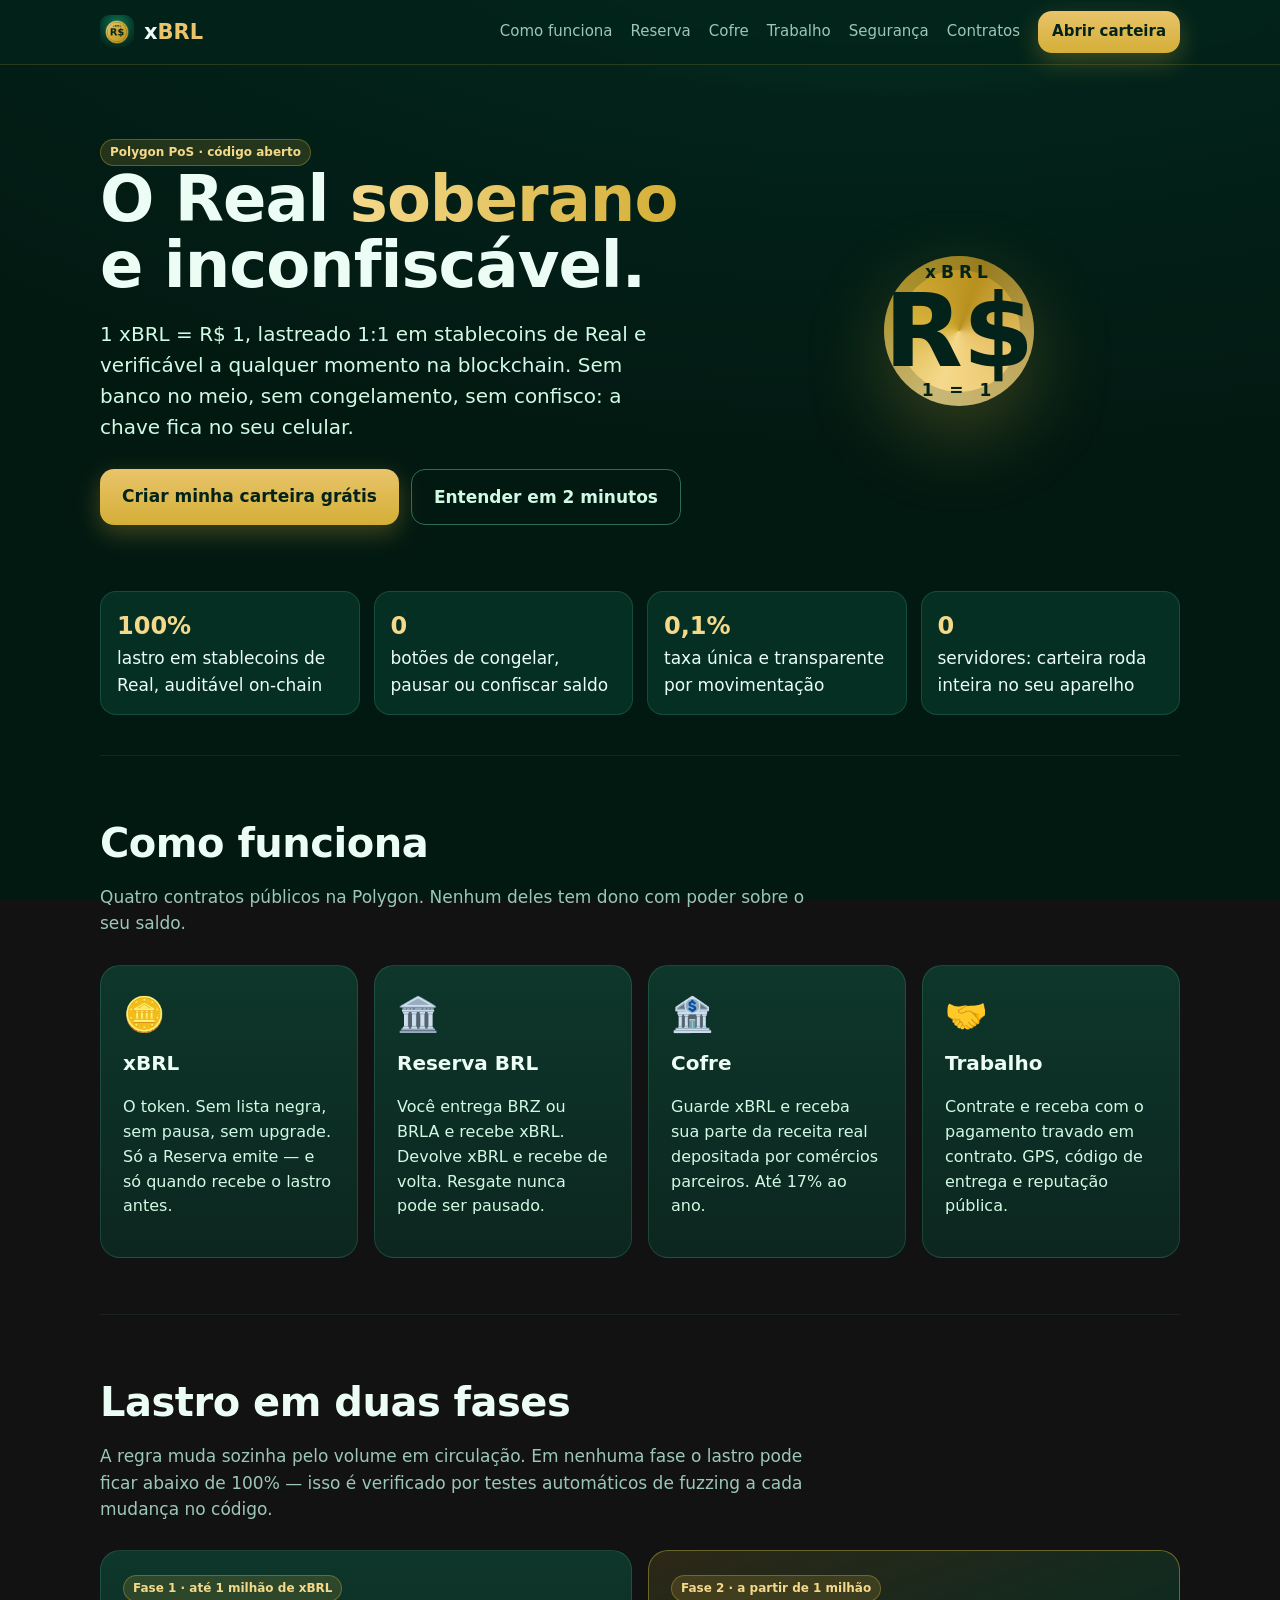
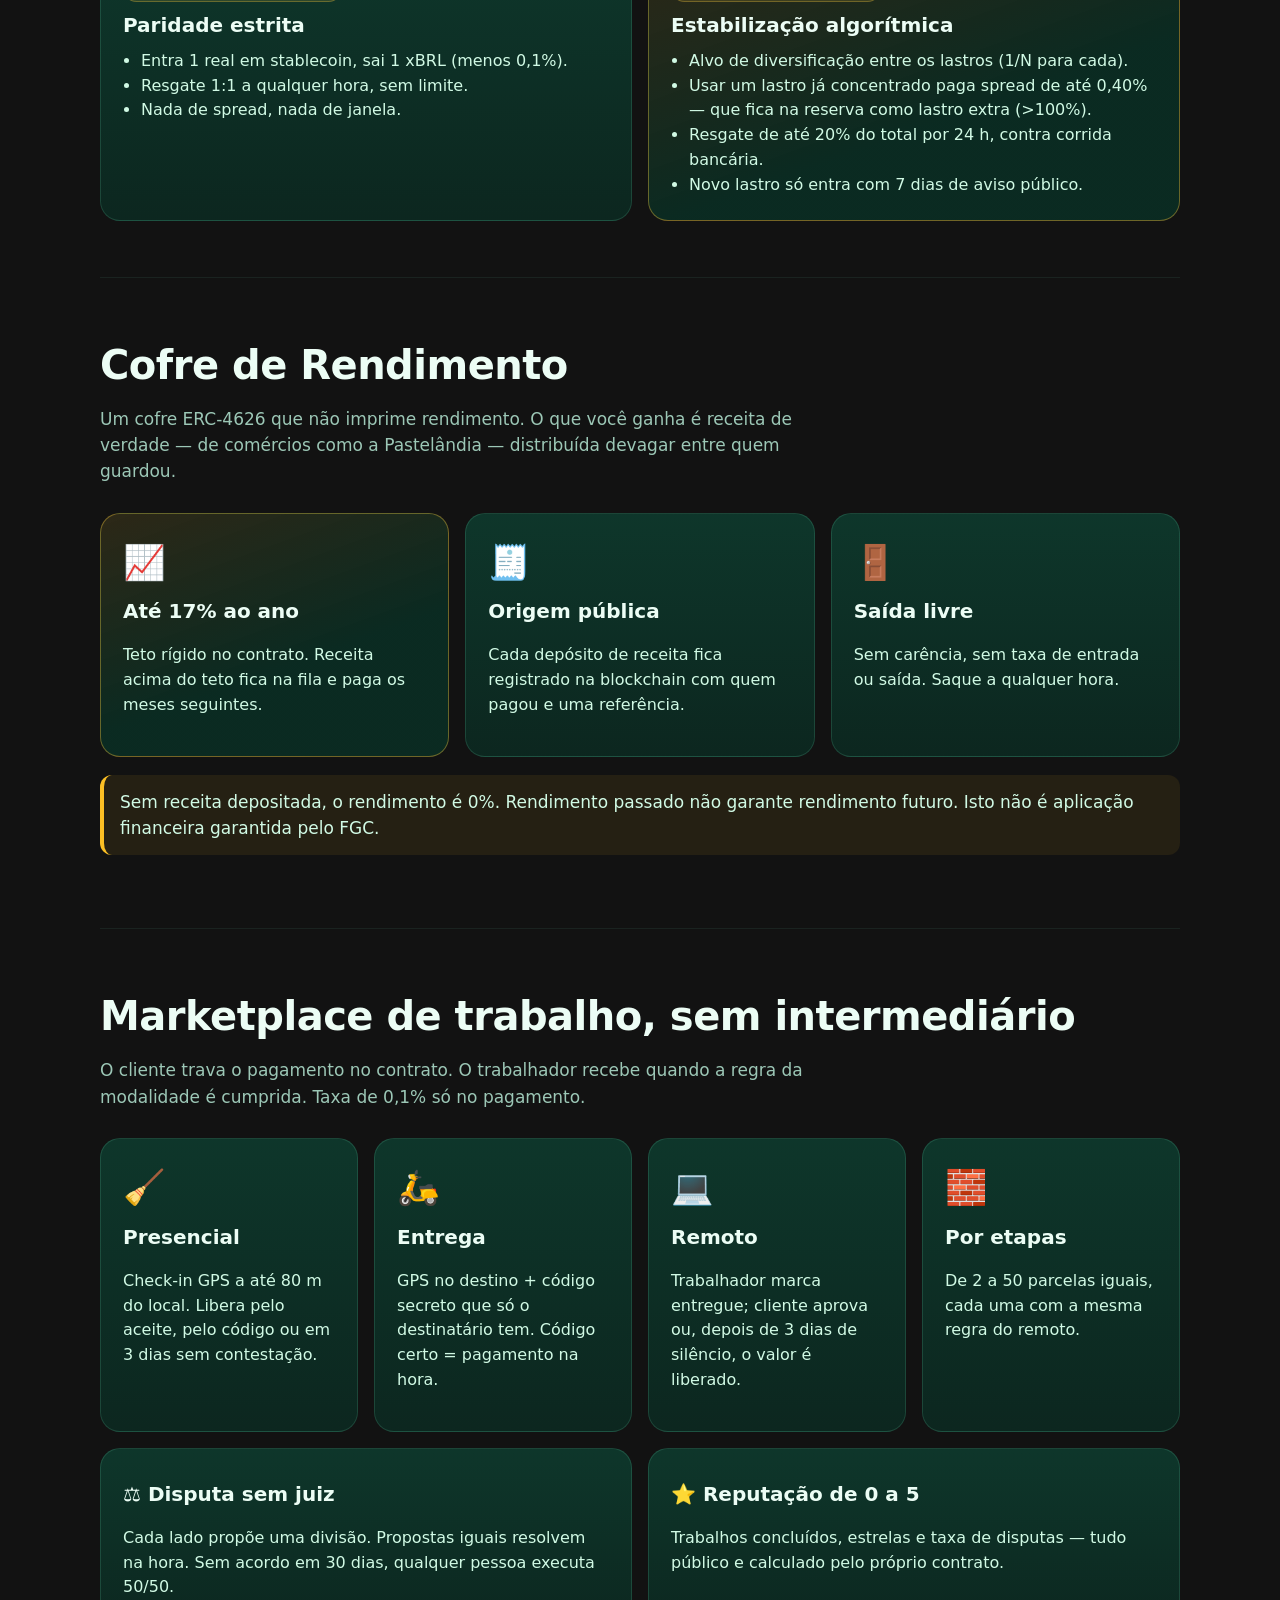
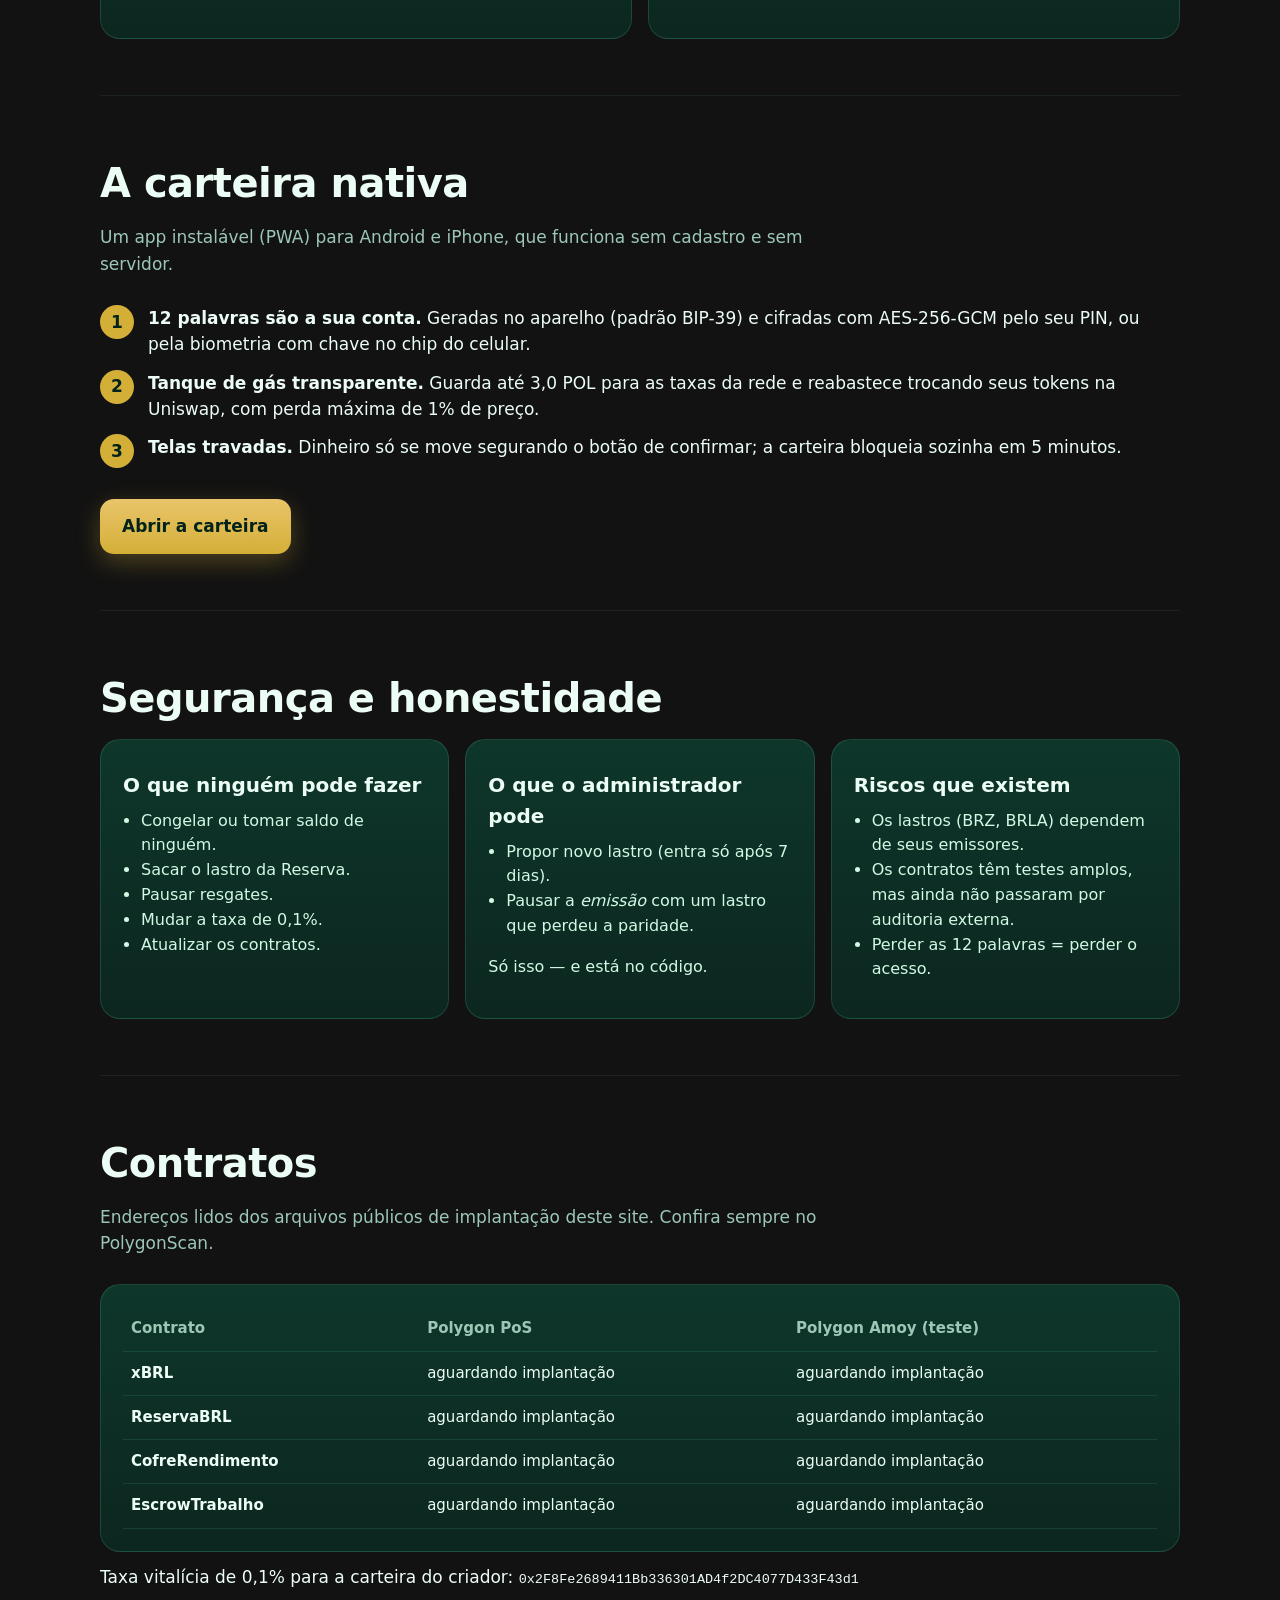
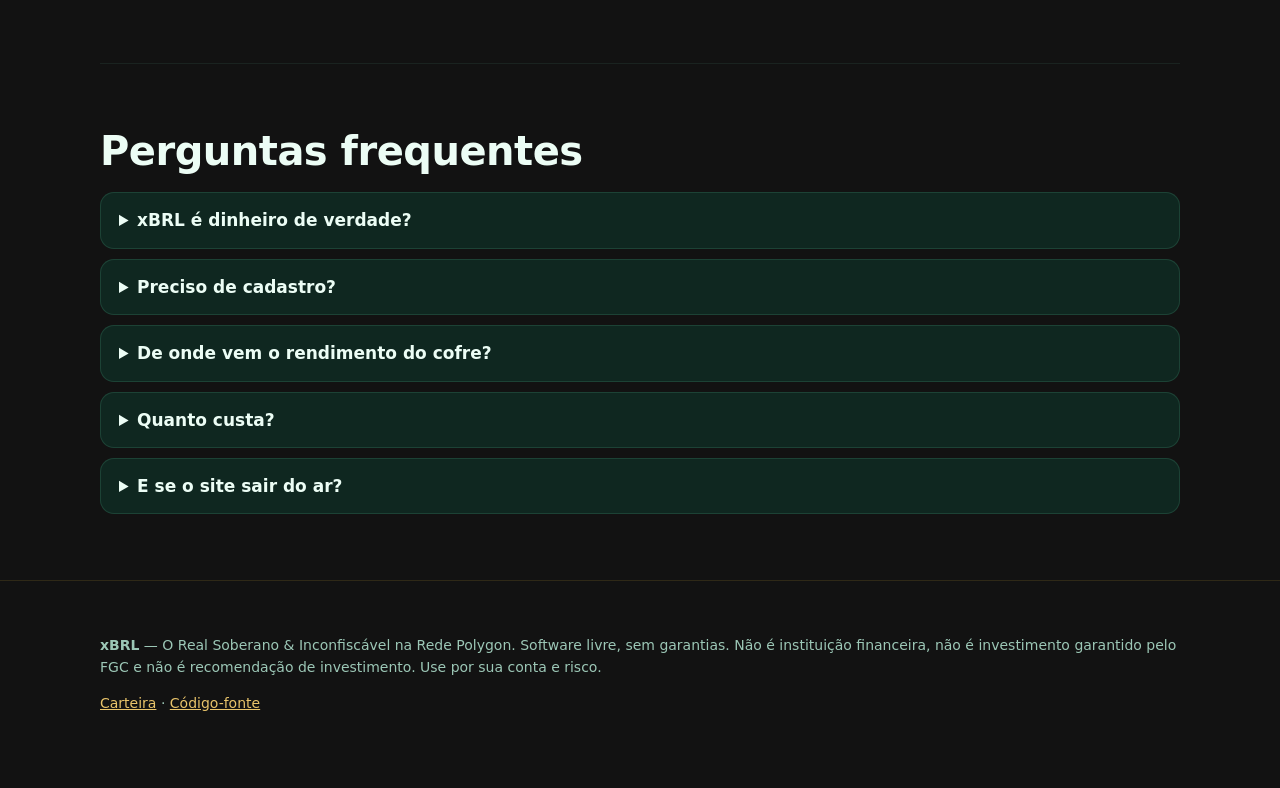
==== index.html @ 24b8bc8e "Ecossistema xBRL v1: contratos, testes, carteira PWA, landing e CI - Contratos Foundry (Solidity 0.8" ====
<!doctype html>
<html lang="pt-BR">
<head>
  <meta charset="utf-8">
  <meta name="viewport" content="width=device-width, initial-scale=1, viewport-fit=cover">
  <meta name="theme-color" content="#03231A">
  <meta name="color-scheme" content="dark">
  <title>xBRL — O Real Soberano & Inconfiscável na Polygon</title>
  <meta name="description" content="xBRL é um Real digital 1:1, lastreado em stablecoins de Real, sem congelamento nem confisco. Carteira própria, cofre com rendimento de receita real e marketplace de trabalho sem intermediário.">
  <meta property="og:title" content="xBRL — O Real Soberano & Inconfiscável">
  <meta property="og:description" content="1 xBRL = R$ 1. Lastro 100% verificável na Polygon. Ninguém congela, ninguém confisca.">
  <meta property="og:image" content="wallet/icons/icon-512.png">
  <meta http-equiv="Content-Security-Policy" content="default-src 'self'; script-src 'self' 'unsafe-inline'; style-src 'self' 'unsafe-inline'; img-src 'self' data:; connect-src 'self'; base-uri 'self'; form-action 'none'">
  <meta name="referrer" content="no-referrer">
  <link rel="icon" href="wallet/icons/icon-192.png" type="image/png">
  <style>
    :root {
      --e950: #021912; --e900: #03231A; --e800: #063B2C; --e700: #0A5A43; --e500: #10B981; --e300: #6EE7B7; --e100: #D1FAE5;
      --o600: #B8901F; --o500: #D4AF37; --o400: #E9C46A; --o300: #F5D98B;
      --txt: #ECFDF5; --mudo: #9CC7B6; --aviso: #FBBF24;
      --fonte: ui-rounded, "SF Pro Rounded", system-ui, -apple-system, "Segoe UI", Roboto, Arial, sans-serif;
      --mono: ui-monospace, "SF Mono", Menlo, Consolas, monospace;
    }
    * { box-sizing: border-box; }
    html { scroll-behavior: smooth; }
    body { margin: 0; font-family: var(--fonte); color: var(--txt); line-height: 1.55; font-size: 17px;
      background: radial-gradient(1400px 700px at 70% -250px, #0E5A43 0%, var(--e900) 50%, var(--e950) 100%) fixed; }
    a { color: var(--o400); }
    .wrap { max-width: 1120px; margin: 0 auto; padding: 0 20px; }
    header { position: sticky; top: 0; z-index: 10; background: rgba(3,35,26,.82); backdrop-filter: blur(10px); border-bottom: 1px solid rgba(212,175,55,.18); }
    header .wrap { display: flex; align-items: center; gap: 18px; height: 64px; }
    .marca { display: flex; align-items: center; gap: 10px; font-weight: 900; font-size: 21px; text-decoration: none; color: var(--txt); }
    .marca img { width: 34px; height: 34px; border-radius: 9px; }
    .marca b { color: var(--o400); }
    nav { margin-left: auto; display: flex; gap: 18px; font-size: 15px; }
    nav a { color: var(--mudo); text-decoration: none; }
    nav a:hover { color: var(--o300); }
    .cta { display: inline-block; padding: 14px 22px; border-radius: 14px; font-weight: 800; text-decoration: none; }
    .cta.ouro { background: linear-gradient(180deg, var(--o400), var(--o500)); color: var(--e900); box-shadow: 0 8px 24px rgba(212,175,55,.3); }
    .cta.linha { border: 1px solid rgba(110,231,183,.4); color: var(--e100); }
    header .cta { padding: 9px 14px; font-size: 15px; }
    .hero { display: grid; grid-template-columns: 1.15fr .85fr; gap: 40px; align-items: center; padding: 72px 0 56px; }
    .hero h1 { font-size: clamp(38px, 5.6vw, 64px); line-height: 1.04; margin: 0 0 18px; letter-spacing: -1px; }
    .hero h1 em { font-style: normal; background: linear-gradient(90deg, var(--o300), var(--o500)); -webkit-background-clip: text; background-clip: text; color: transparent; }
    .hero p.lead { font-size: 20px; color: var(--e100); max-width: 560px; }
    .acoes { display: flex; gap: 12px; flex-wrap: wrap; margin-top: 26px; }
    .moeda { aspect-ratio: 1; max-width: 360px; margin: 0 auto; border-radius: 50%; display: grid; place-items: center;
      background: conic-gradient(from 200deg, var(--o300), var(--o500), var(--o600), var(--o400), var(--o300));
      box-shadow: 0 30px 80px rgba(212,175,55,.25), inset 0 0 0 14px rgba(3,35,26,.18); color: var(--e900); text-align: center; }
    .moeda strong { display: block; font-size: clamp(60px, 8vw, 104px); font-weight: 900; line-height: .9; }
    .moeda span { font-weight: 800; letter-spacing: 5px; }
    .faixa { display: grid; grid-template-columns: repeat(4, 1fr); gap: 14px; margin: 10px 0 40px; }
    .faixa div { background: rgba(10,90,67,.35); border: 1px solid rgba(110,231,183,.16); border-radius: 16px; padding: 16px; }
    .faixa b { display: block; font-size: 24px; color: var(--o300); }
    section { padding: 56px 0; border-top: 1px solid rgba(110,231,183,.08); }
    h2 { font-size: clamp(28px, 3.6vw, 40px); margin: 0 0 10px; letter-spacing: -.5px; }
    .sub { color: var(--mudo); max-width: 720px; margin: 0 0 28px; }
    .grade { display: grid; grid-template-columns: repeat(3, 1fr); gap: 16px; }
    .grade.duas { grid-template-columns: repeat(2, 1fr); }
    .grade.quatro { grid-template-columns: repeat(4, 1fr); }
    .card { background: linear-gradient(180deg, rgba(10,90,67,.5), rgba(6,59,44,.5)); border: 1px solid rgba(110,231,183,.16); border-radius: 20px; padding: 22px; }
    .card.ouro { border-color: rgba(212,175,55,.45); background: linear-gradient(160deg, rgba(212,175,55,.14), rgba(6,59,44,.6) 60%); }
    .card .ic { font-size: 34px; }
    .card h3 { margin: 8px 0 6px; font-size: 20px; }
    .card p, .card li { color: var(--e100); font-size: 16px; }
    .card ul { padding-left: 18px; margin: 8px 0 0; }
    .selo { display: inline-block; font-size: 12px; font-weight: 800; padding: 3px 9px; border-radius: 99px; background: rgba(212,175,55,.16); color: var(--o300); border: 1px solid rgba(212,175,55,.35); }
    .fases { display: grid; grid-template-columns: 1fr 1fr; gap: 16px; }
    .passos { counter-reset: n; list-style: none; padding: 0; display: grid; gap: 12px; }
    .passos li { counter-increment: n; display: flex; gap: 14px; align-items: flex-start; }
    .passos li::before { content: counter(n); flex: 0 0 34px; height: 34px; border-radius: 50%; display: grid; place-items: center; font-weight: 900; background: var(--o500); color: var(--e900); }
    table { width: 100%; border-collapse: collapse; font-size: 15px; }
    th, td { text-align: left; padding: 10px 8px; border-bottom: 1px solid rgba(110,231,183,.12); vertical-align: top; }
    th { color: var(--mudo); font-weight: 600; }
    td code, .mono { font-family: var(--mono); font-size: 13.5px; word-break: break-all; }
    details { background: rgba(10,90,67,.3); border: 1px solid rgba(110,231,183,.14); border-radius: 14px; padding: 14px 18px; margin: 10px 0; }
    summary { cursor: pointer; font-weight: 700; }
    .aviso { border-left: 4px solid var(--aviso); background: rgba(251,191,36,.08); padding: 14px 16px; border-radius: 12px; color: var(--e100); }
    footer { padding: 40px 0 60px; color: var(--mudo); font-size: 14px; border-top: 1px solid rgba(212,175,55,.15); }
    @media (max-width: 880px) {
      .hero, .fases, .grade, .grade.duas, .grade.quatro, .faixa { grid-template-columns: 1fr; }
      nav { display: none; }
      .hero { padding-top: 40px; }
      .moeda { max-width: 240px; }
    }
  </style>
</head>
<body>
<header>
  <div class="wrap">
    <a class="marca" href="#"><img src="wallet/icons/icon-192.png" alt=""><span>x<b>BRL</b></span></a>
    <nav aria-label="Seções"><a href="#como">Como funciona</a><a href="#reserva">Reserva</a><a href="#cofre">Cofre</a><a href="#trabalho">Trabalho</a><a href="#seguranca">Segurança</a><a href="#contratos">Contratos</a></nav>
    <a class="cta ouro" href="wallet/">Abrir carteira</a>
  </div>
</header>

<main class="wrap">
  <div class="hero">
    <div>
      <span class="selo">Polygon PoS · código aberto</span>
      <h1>O Real <em>soberano</em> e inconfiscável.</h1>
      <p class="lead">1 xBRL = R$ 1, lastreado 1:1 em stablecoins de Real e verificável a qualquer momento na blockchain. Sem banco no meio, sem congelamento, sem confisco: a chave fica no seu celular.</p>
      <div class="acoes">
        <a class="cta ouro" href="wallet/">Criar minha carteira grátis</a>
        <a class="cta linha" href="#como">Entender em 2 minutos</a>
      </div>
    </div>
    <div class="moeda" aria-hidden="true"><div><span>xBRL</span><strong>R$</strong><span>1 = 1</span></div></div>
  </div>

  <div class="faixa">
    <div><b>100%</b>lastro em stablecoins de Real, auditável on-chain</div>
    <div><b>0</b>botões de congelar, pausar ou confiscar saldo</div>
    <div><b>0,1%</b>taxa única e transparente por movimentação</div>
    <div><b>0</b>servidores: carteira roda inteira no seu aparelho</div>
  </div>

  <section id="como">
    <h2>Como funciona</h2>
    <p class="sub">Quatro contratos públicos na Polygon. Nenhum deles tem dono com poder sobre o seu saldo.</p>
    <div class="grade quatro">
      <div class="card"><div class="ic">🪙</div><h3>xBRL</h3><p>O token. Sem lista negra, sem pausa, sem upgrade. Só a Reserva emite — e só quando recebe o lastro antes.</p></div>
      <div class="card"><div class="ic">🏛️</div><h3>Reserva BRL</h3><p>Você entrega BRZ ou BRLA e recebe xBRL. Devolve xBRL e recebe de volta. Resgate nunca pode ser pausado.</p></div>
      <div class="card"><div class="ic">🏦</div><h3>Cofre</h3><p>Guarde xBRL e receba sua parte da receita real depositada por comércios parceiros. Até 17% ao ano.</p></div>
      <div class="card"><div class="ic">🤝</div><h3>Trabalho</h3><p>Contrate e receba com o pagamento travado em contrato. GPS, código de entrega e reputação pública.</p></div>
    </div>
  </section>

  <section id="reserva">
    <h2>Lastro em duas fases</h2>
    <p class="sub">A regra muda sozinha pelo volume em circulação. Em nenhuma fase o lastro pode ficar abaixo de 100% — isso é verificado por testes automáticos de fuzzing a cada mudança no código.</p>
    <div class="fases">
      <div class="card"><span class="selo">Fase 1 · até 1 milhão de xBRL</span><h3>Paridade estrita</h3>
        <ul><li>Entra 1 real em stablecoin, sai 1 xBRL (menos 0,1%).</li><li>Resgate 1:1 a qualquer hora, sem limite.</li><li>Nada de spread, nada de janela.</li></ul></div>
      <div class="card ouro"><span class="selo">Fase 2 · a partir de 1 milhão</span><h3>Estabilização algorítmica</h3>
        <ul><li>Alvo de diversificação entre os lastros (1/N para cada).</li><li>Usar um lastro já concentrado paga spread de até 0,40% — que fica na reserva como lastro extra (&gt;100%).</li><li>Resgate de até 20% do total por 24 h, contra corrida bancária.</li><li>Novo lastro só entra com 7 dias de aviso público.</li></ul></div>
    </div>
  </section>

  <section id="cofre">
    <h2>Cofre de Rendimento</h2>
    <p class="sub">Um cofre ERC-4626 que não imprime rendimento. O que você ganha é receita de verdade — de comércios como a Pastelândia — distribuída devagar entre quem guardou.</p>
    <div class="grade">
      <div class="card ouro"><div class="ic">📈</div><h3>Até 17% ao ano</h3><p>Teto rígido no contrato. Receita acima do teto fica na fila e paga os meses seguintes.</p></div>
      <div class="card"><div class="ic">🧾</div><h3>Origem pública</h3><p>Cada depósito de receita fica registrado na blockchain com quem pagou e uma referência.</p></div>
      <div class="card"><div class="ic">🚪</div><h3>Saída livre</h3><p>Sem carência, sem taxa de entrada ou saída. Saque a qualquer hora.</p></div>
    </div>
    <p class="aviso" style="margin-top:18px">Sem receita depositada, o rendimento é 0%. Rendimento passado não garante rendimento futuro. Isto não é aplicação financeira garantida pelo FGC.</p>
  </section>

  <section id="trabalho">
    <h2>Marketplace de trabalho, sem intermediário</h2>
    <p class="sub">O cliente trava o pagamento no contrato. O trabalhador recebe quando a regra da modalidade é cumprida. Taxa de 0,1% só no pagamento.</p>
    <div class="grade quatro">
      <div class="card"><div class="ic">🧹</div><h3>Presencial</h3><p>Check-in GPS a até 80 m do local. Libera pelo aceite, pelo código ou em 3 dias sem contestação.</p></div>
      <div class="card"><div class="ic">🛵</div><h3>Entrega</h3><p>GPS no destino + código secreto que só o destinatário tem. Código certo = pagamento na hora.</p></div>
      <div class="card"><div class="ic">💻</div><h3>Remoto</h3><p>Trabalhador marca entregue; cliente aprova ou, depois de 3 dias de silêncio, o valor é liberado.</p></div>
      <div class="card"><div class="ic">🧱</div><h3>Por etapas</h3><p>De 2 a 50 parcelas iguais, cada uma com a mesma regra do remoto.</p></div>
    </div>
    <div class="grade duas" style="margin-top:16px">
      <div class="card"><h3>⚖️ Disputa sem juiz</h3><p>Cada lado propõe uma divisão. Propostas iguais resolvem na hora. Sem acordo em 30 dias, qualquer pessoa executa 50/50.</p></div>
      <div class="card"><h3>⭐ Reputação de 0 a 5</h3><p>Trabalhos concluídos, estrelas e taxa de disputas — tudo público e calculado pelo próprio contrato.</p></div>
    </div>
  </section>

  <section id="carteira">
    <h2>A carteira nativa</h2>
    <p class="sub">Um app instalável (PWA) para Android e iPhone, que funciona sem cadastro e sem servidor.</p>
    <ol class="passos">
      <li><div><b>12 palavras são a sua conta.</b> Geradas no aparelho (padrão BIP-39) e cifradas com AES-256-GCM pelo seu PIN, ou pela biometria com chave no chip do celular.</div></li>
      <li><div><b>Tanque de gás transparente.</b> Guarda até 3,0 POL para as taxas da rede e reabastece trocando seus tokens na Uniswap, com perda máxima de 1% de preço.</div></li>
      <li><div><b>Telas travadas.</b> Dinheiro só se move segurando o botão de confirmar; a carteira bloqueia sozinha em 5 minutos.</div></li>
    </ol>
    <a class="cta ouro" href="wallet/" style="margin-top:14px">Abrir a carteira</a>
  </section>

  <section id="seguranca">
    <h2>Segurança e honestidade</h2>
    <div class="grade">
      <div class="card"><h3>O que ninguém pode fazer</h3><ul><li>Congelar ou tomar saldo de ninguém.</li><li>Sacar o lastro da Reserva.</li><li>Pausar resgates.</li><li>Mudar a taxa de 0,1%.</li><li>Atualizar os contratos.</li></ul></div>
      <div class="card"><h3>O que o administrador pode</h3><ul><li>Propor novo lastro (entra só após 7 dias).</li><li>Pausar a <em>emissão</em> com um lastro que perdeu a paridade.</li></ul><p>Só isso — e está no código.</p></div>
      <div class="card"><h3>Riscos que existem</h3><ul><li>Os lastros (BRZ, BRLA) dependem de seus emissores.</li><li>Os contratos têm testes amplos, mas ainda não passaram por auditoria externa.</li><li>Perder as 12 palavras = perder o acesso.</li></ul></div>
    </div>
  </section>

  <section id="contratos">
    <h2>Contratos</h2>
    <p class="sub">Endereços lidos dos arquivos públicos de implantação deste site. Confira sempre no PolygonScan.</p>
    <div class="card" id="tabela-contratos"><p class="mudo">Carregando…</p></div>
    <p class="mudo" style="margin-top:12px">Taxa vitalícia de 0,1% para a carteira do criador: <span class="mono">0x2F8Fe2689411Bb336301AD4f2DC4077D433F43d1</span></p>
  </section>

  <section id="faq">
    <h2>Perguntas frequentes</h2>
    <details><summary>xBRL é dinheiro de verdade?</summary><p>É um token que vale R$ 1 porque cada unidade é lastreada por R$ 1 em stablecoins de Real (BRZ, BRLA) guardadas no contrato da Reserva, e pode ser resgatada por elas a qualquer momento.</p></details>
    <details><summary>Preciso de cadastro?</summary><p>Não. A carteira cria sua conta no próprio aparelho. Para trocar reais por BRZ/BRLA você usa a corretora ou o emissor de sua preferência.</p></details>
    <details><summary>De onde vem o rendimento do cofre?</summary><p>De receita real depositada por comércios e parceiros. O contrato limita a distribuição a 17% ao ano. Sem receita, não há rendimento.</p></details>
    <details><summary>Quanto custa?</summary><p>0,1% por transferência entre carteiras, emissão, resgate ou pagamento de trabalho. Guardar no cofre e sacar não paga taxa. A rede Polygon cobra centavos de POL por operação.</p></details>
    <details><summary>E se o site sair do ar?</summary><p>Seu dinheiro não está no site, está na blockchain. Com as 12 palavras você acessa por qualquer carteira compatível (MetaMask, Rabby…).</p></details>
  </section>
</main>

<footer>
  <div class="wrap">
    <p><b>xBRL</b> — O Real Soberano &amp; Inconfiscável na Rede Polygon. Software livre, sem garantias. Não é instituição financeira, não é investimento garantido pelo FGC e não é recomendação de investimento. Use por sua conta e risco.</p>
    <p><a href="wallet/">Carteira</a> · <a href="https://github.com/digitalrobertlima/xBRL" rel="noopener">Código-fonte</a></p>
  </div>
</footer>

<script>
  (async () => {
    const redes = [[137, "Polygon PoS", "https://polygonscan.com"], [80002, "Polygon Amoy (teste)", "https://amoy.polygonscan.com"]];
    const nomes = ["xBRL", "ReservaBRL", "CofreRendimento", "EscrowTrabalho"];
    const esc = (s) => String(s).replace(/[&<>"']/g, (c) => ({ "&": "&amp;", "<": "&lt;", ">": "&gt;", '"': "&quot;", "'": "&#39;" })[c]);
    let html = "<table><thead><tr><th>Contrato</th>" + redes.map((r) => `<th>${r[1]}</th>`).join("") + "</tr></thead><tbody>";
    const dados = await Promise.all(redes.map(([id]) => fetch(`wallet/src/deployments/${id}.json`, { cache: "no-cache" }).then((r) => (r.ok ? r.json() : null)).catch(() => null)));
    for (const n of nomes) {
      html += `<tr><td><b>${n}</b></td>` + redes.map(([, , exp], i) => {
        const a = dados[i]?.[n];
        return `<td>${a && /^0x[0-9a-fA-F]{40}$/.test(a) ? `<a class="mono" href="${exp}/address/${esc(a)}" target="_blank" rel="noopener">${esc(a)}</a>` : '<span class="mudo">aguardando implantação</span>'}</td>`;
      }).join("") + "</tr>";
    }
    document.getElementById("tabela-contratos").innerHTML = html + "</tbody></table>";
  })();
</script>
</body>
</html>
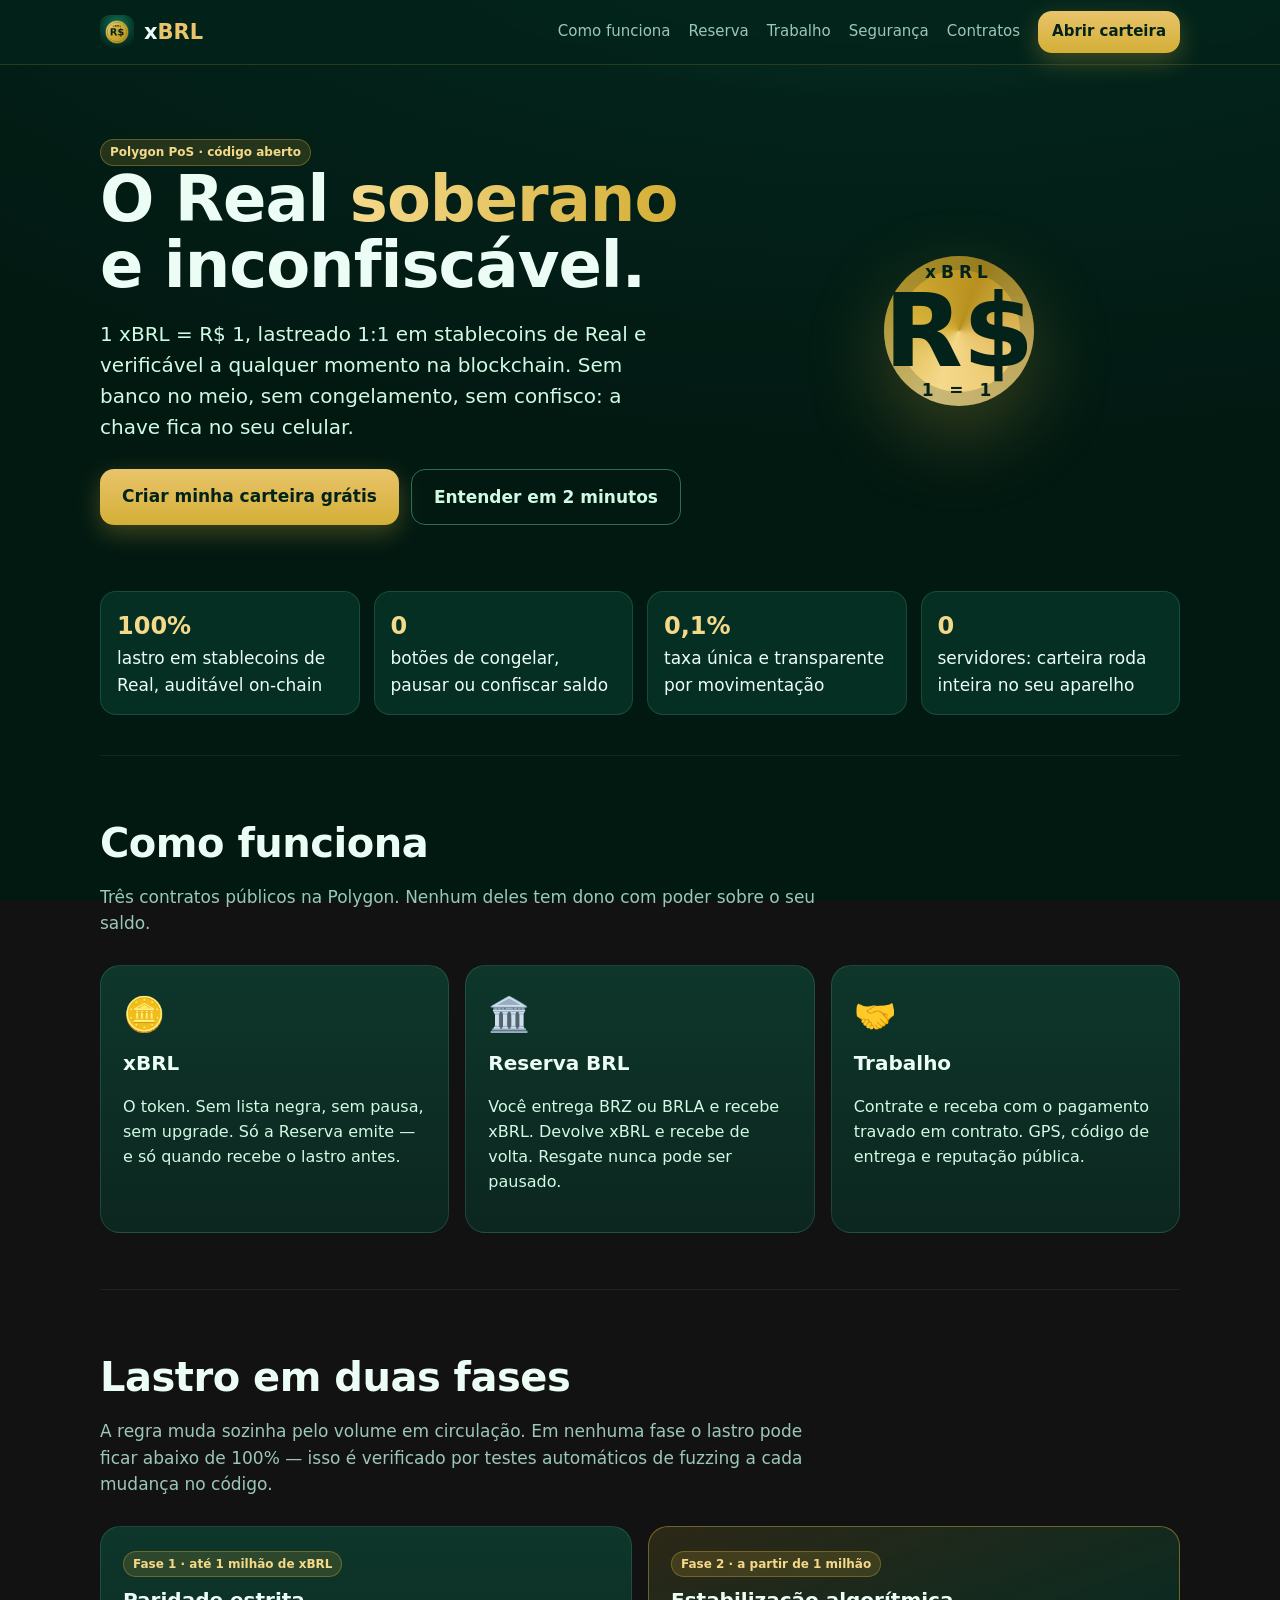
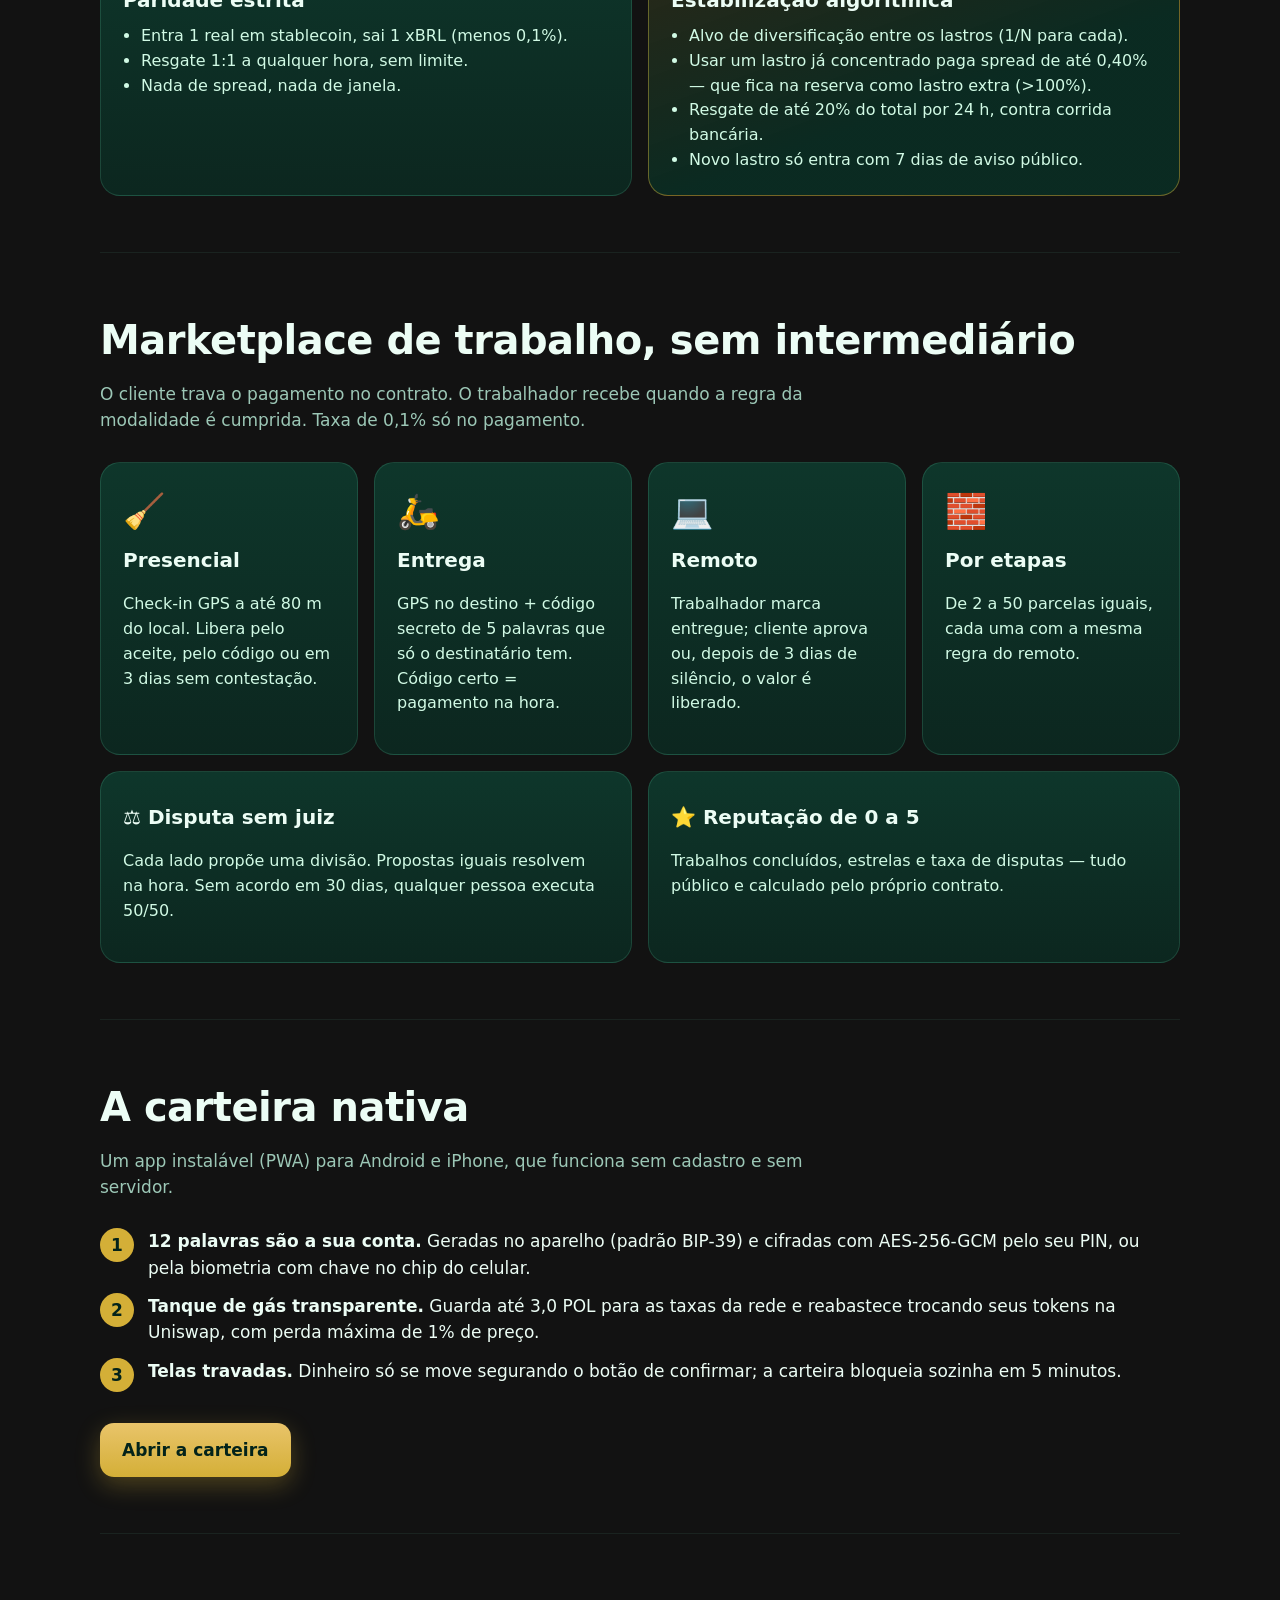
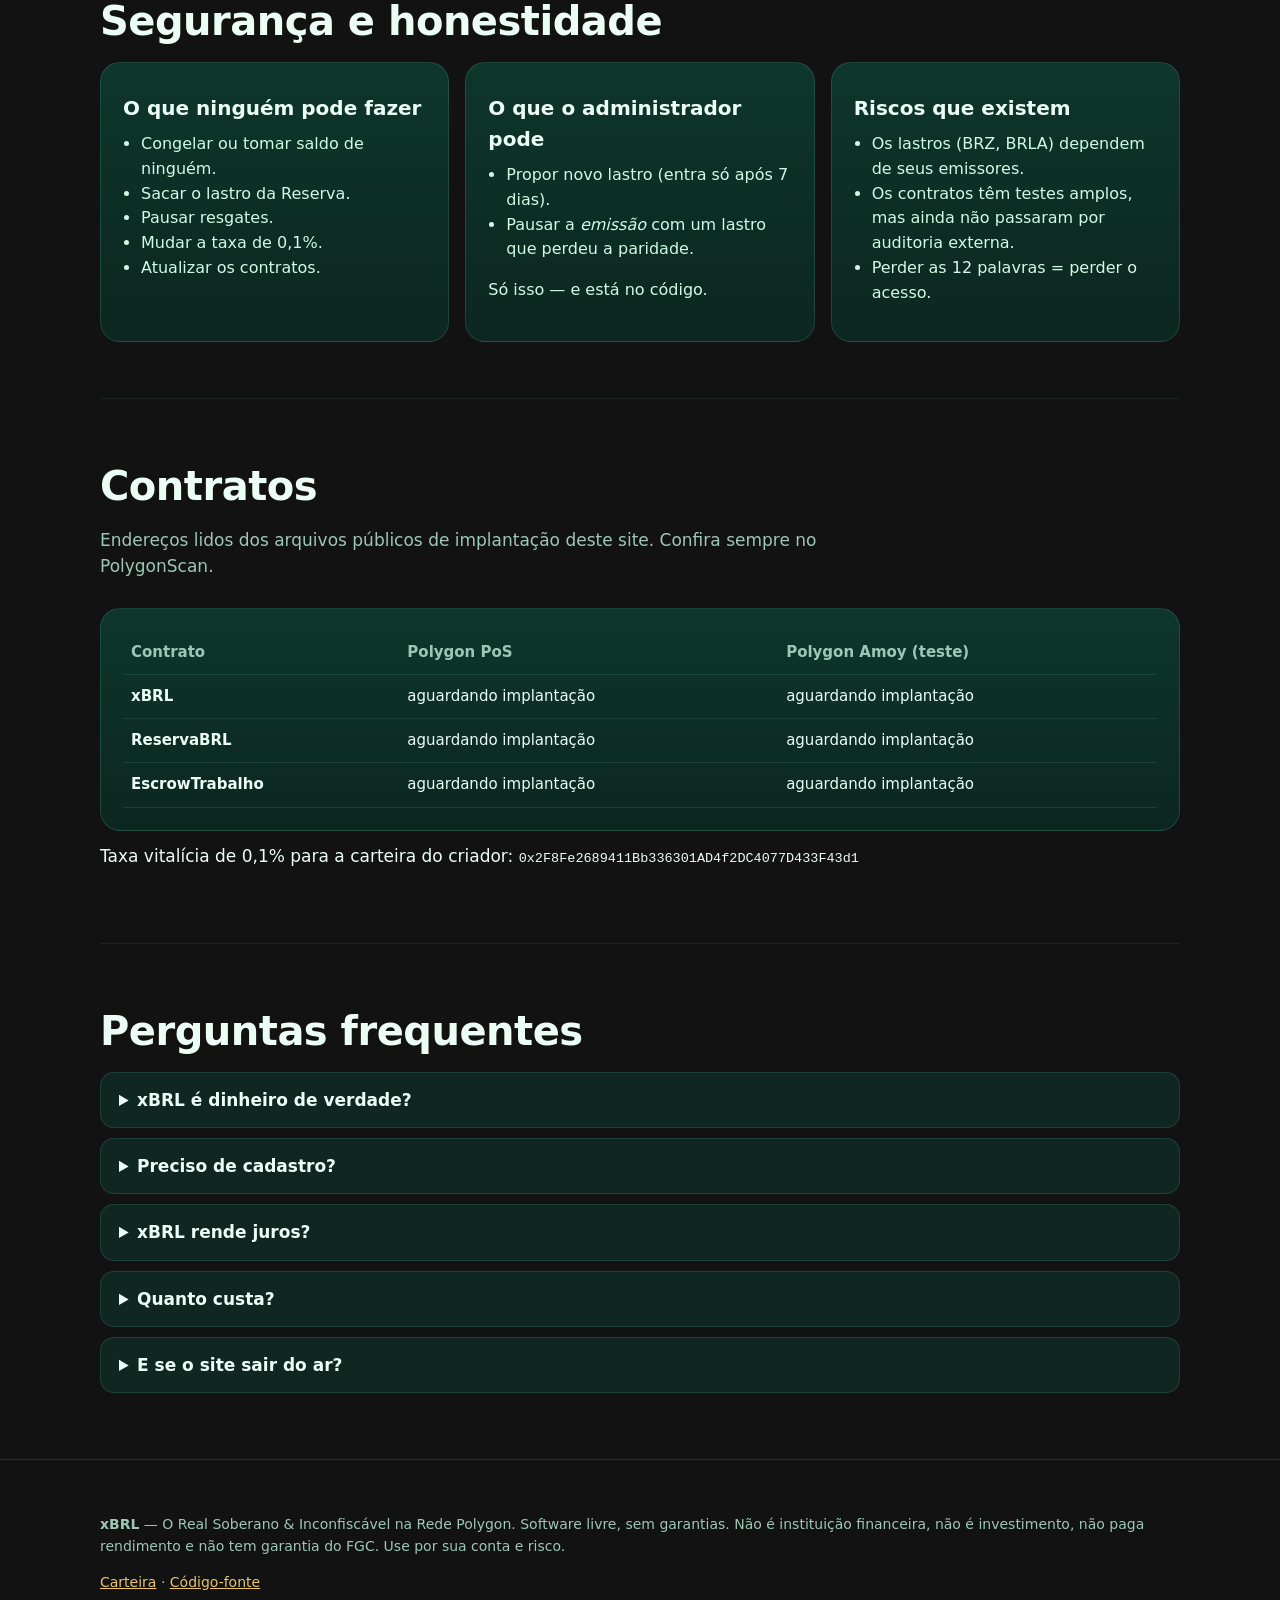
==== commit d0fe7923: "Remove rendimento, código de entrega em palavras e deploy automático - Remove o CofreRendimento (sem" ====
--- a/index.html
+++ b/index.html
@@ -6,7 +6,7 @@
   <meta name="theme-color" content="#03231A">
   <meta name="color-scheme" content="dark">
   <title>xBRL — O Real Soberano & Inconfiscável na Polygon</title>
-  <meta name="description" content="xBRL é um Real digital 1:1, lastreado em stablecoins de Real, sem congelamento nem confisco. Carteira própria, cofre com rendimento de receita real e marketplace de trabalho sem intermediário.">
+  <meta name="description" content="xBRL é um Real digital 1:1, lastreado em stablecoins de Real, sem congelamento nem confisco. Carteira própria e marketplace de trabalho sem intermediário.">
   <meta property="og:title" content="xBRL — O Real Soberano & Inconfiscável">
   <meta property="og:description" content="1 xBRL = R$ 1. Lastro 100% verificável na Polygon. Ninguém congela, ninguém confisca.">
   <meta property="og:image" content="wallet/icons/icon-512.png">
@@ -89,7 +89,7 @@
 <header>
   <div class="wrap">
     <a class="marca" href="#"><img src="wallet/icons/icon-192.png" alt=""><span>x<b>BRL</b></span></a>
-    <nav aria-label="Seções"><a href="#como">Como funciona</a><a href="#reserva">Reserva</a><a href="#cofre">Cofre</a><a href="#trabalho">Trabalho</a><a href="#seguranca">Segurança</a><a href="#contratos">Contratos</a></nav>
+    <nav aria-label="Seções"><a href="#como">Como funciona</a><a href="#reserva">Reserva</a><a href="#trabalho">Trabalho</a><a href="#seguranca">Segurança</a><a href="#contratos">Contratos</a></nav>
     <a class="cta ouro" href="wallet/">Abrir carteira</a>
   </div>
 </header>
@@ -117,11 +117,10 @@
 
   <section id="como">
     <h2>Como funciona</h2>
-    <p class="sub">Quatro contratos públicos na Polygon. Nenhum deles tem dono com poder sobre o seu saldo.</p>
-    <div class="grade quatro">
+    <p class="sub">Três contratos públicos na Polygon. Nenhum deles tem dono com poder sobre o seu saldo.</p>
+    <div class="grade">
       <div class="card"><div class="ic">🪙</div><h3>xBRL</h3><p>O token. Sem lista negra, sem pausa, sem upgrade. Só a Reserva emite — e só quando recebe o lastro antes.</p></div>
       <div class="card"><div class="ic">🏛️</div><h3>Reserva BRL</h3><p>Você entrega BRZ ou BRLA e recebe xBRL. Devolve xBRL e recebe de volta. Resgate nunca pode ser pausado.</p></div>
-      <div class="card"><div class="ic">🏦</div><h3>Cofre</h3><p>Guarde xBRL e receba sua parte da receita real depositada por comércios parceiros. Até 17% ao ano.</p></div>
       <div class="card"><div class="ic">🤝</div><h3>Trabalho</h3><p>Contrate e receba com o pagamento travado em contrato. GPS, código de entrega e reputação pública.</p></div>
     </div>
   </section>
@@ -137,23 +136,12 @@
     </div>
   </section>
 
-  <section id="cofre">
-    <h2>Cofre de Rendimento</h2>
-    <p class="sub">Um cofre ERC-4626 que não imprime rendimento. O que você ganha é receita de verdade — de comércios como a Pastelândia — distribuída devagar entre quem guardou.</p>
-    <div class="grade">
-      <div class="card ouro"><div class="ic">📈</div><h3>Até 17% ao ano</h3><p>Teto rígido no contrato. Receita acima do teto fica na fila e paga os meses seguintes.</p></div>
-      <div class="card"><div class="ic">🧾</div><h3>Origem pública</h3><p>Cada depósito de receita fica registrado na blockchain com quem pagou e uma referência.</p></div>
-      <div class="card"><div class="ic">🚪</div><h3>Saída livre</h3><p>Sem carência, sem taxa de entrada ou saída. Saque a qualquer hora.</p></div>
-    </div>
-    <p class="aviso" style="margin-top:18px">Sem receita depositada, o rendimento é 0%. Rendimento passado não garante rendimento futuro. Isto não é aplicação financeira garantida pelo FGC.</p>
-  </section>
-
   <section id="trabalho">
     <h2>Marketplace de trabalho, sem intermediário</h2>
     <p class="sub">O cliente trava o pagamento no contrato. O trabalhador recebe quando a regra da modalidade é cumprida. Taxa de 0,1% só no pagamento.</p>
     <div class="grade quatro">
       <div class="card"><div class="ic">🧹</div><h3>Presencial</h3><p>Check-in GPS a até 80 m do local. Libera pelo aceite, pelo código ou em 3 dias sem contestação.</p></div>
-      <div class="card"><div class="ic">🛵</div><h3>Entrega</h3><p>GPS no destino + código secreto que só o destinatário tem. Código certo = pagamento na hora.</p></div>
+      <div class="card"><div class="ic">🛵</div><h3>Entrega</h3><p>GPS no destino + código secreto de 5 palavras que só o destinatário tem. Código certo = pagamento na hora.</p></div>
       <div class="card"><div class="ic">💻</div><h3>Remoto</h3><p>Trabalhador marca entregue; cliente aprova ou, depois de 3 dias de silêncio, o valor é liberado.</p></div>
       <div class="card"><div class="ic">🧱</div><h3>Por etapas</h3><p>De 2 a 50 parcelas iguais, cada uma com a mesma regra do remoto.</p></div>
     </div>
@@ -194,15 +182,15 @@
     <h2>Perguntas frequentes</h2>
     <details><summary>xBRL é dinheiro de verdade?</summary><p>É um token que vale R$ 1 porque cada unidade é lastreada por R$ 1 em stablecoins de Real (BRZ, BRLA) guardadas no contrato da Reserva, e pode ser resgatada por elas a qualquer momento.</p></details>
     <details><summary>Preciso de cadastro?</summary><p>Não. A carteira cria sua conta no próprio aparelho. Para trocar reais por BRZ/BRLA você usa a corretora ou o emissor de sua preferência.</p></details>
-    <details><summary>De onde vem o rendimento do cofre?</summary><p>De receita real depositada por comércios e parceiros. O contrato limita a distribuição a 17% ao ano. Sem receita, não há rendimento.</p></details>
-    <details><summary>Quanto custa?</summary><p>0,1% por transferência entre carteiras, emissão, resgate ou pagamento de trabalho. Guardar no cofre e sacar não paga taxa. A rede Polygon cobra centavos de POL por operação.</p></details>
+    <details><summary>xBRL rende juros?</summary><p>Não. xBRL não promete nem paga rendimento. Ele é um Real digital que você controla sozinho.</p></details>
+    <details><summary>Quanto custa?</summary><p>0,1% por transferência entre carteiras, emissão, resgate ou pagamento de trabalho. A rede Polygon cobra centavos de POL por operação.</p></details>
     <details><summary>E se o site sair do ar?</summary><p>Seu dinheiro não está no site, está na blockchain. Com as 12 palavras você acessa por qualquer carteira compatível (MetaMask, Rabby…).</p></details>
   </section>
 </main>
 
 <footer>
   <div class="wrap">
-    <p><b>xBRL</b> — O Real Soberano &amp; Inconfiscável na Rede Polygon. Software livre, sem garantias. Não é instituição financeira, não é investimento garantido pelo FGC e não é recomendação de investimento. Use por sua conta e risco.</p>
+    <p><b>xBRL</b> — O Real Soberano &amp; Inconfiscável na Rede Polygon. Software livre, sem garantias. Não é instituição financeira, não é investimento, não paga rendimento e não tem garantia do FGC. Use por sua conta e risco.</p>
     <p><a href="wallet/">Carteira</a> · <a href="https://github.com/digitalrobertlima/xBRL" rel="noopener">Código-fonte</a></p>
   </div>
 </footer>
@@ -210,7 +198,7 @@
 <script>
   (async () => {
     const redes = [[137, "Polygon PoS", "https://polygonscan.com"], [80002, "Polygon Amoy (teste)", "https://amoy.polygonscan.com"]];
-    const nomes = ["xBRL", "ReservaBRL", "CofreRendimento", "EscrowTrabalho"];
+    const nomes = ["xBRL", "ReservaBRL", "EscrowTrabalho"];
     const esc = (s) => String(s).replace(/[&<>"']/g, (c) => ({ "&": "&amp;", "<": "&lt;", ">": "&gt;", '"': "&quot;", "'": "&#39;" })[c]);
     let html = "<table><thead><tr><th>Contrato</th>" + redes.map((r) => `<th>${r[1]}</th>`).join("") + "</tr></thead><tbody>";
     const dados = await Promise.all(redes.map(([id]) => fetch(`wallet/src/deployments/${id}.json`, { cache: "no-cache" }).then((r) => (r.ok ? r.json() : null)).catch(() => null)));
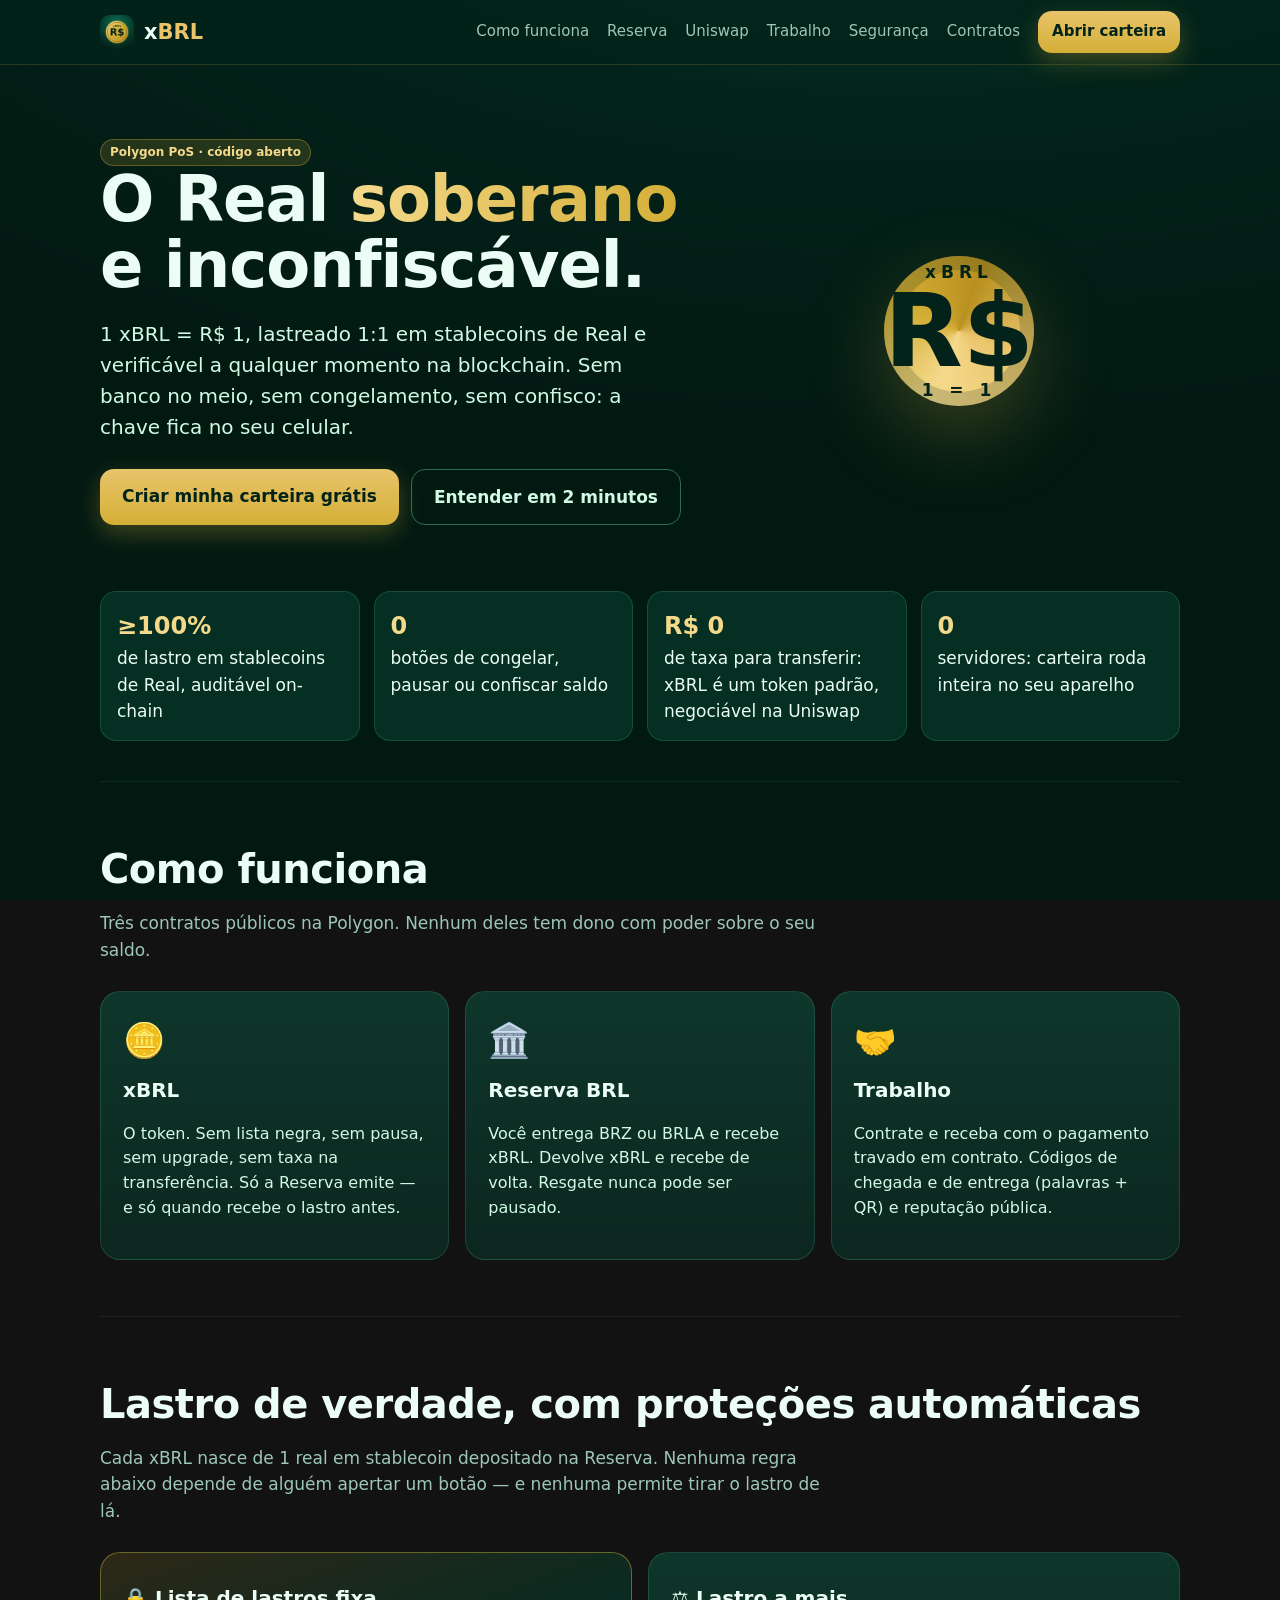
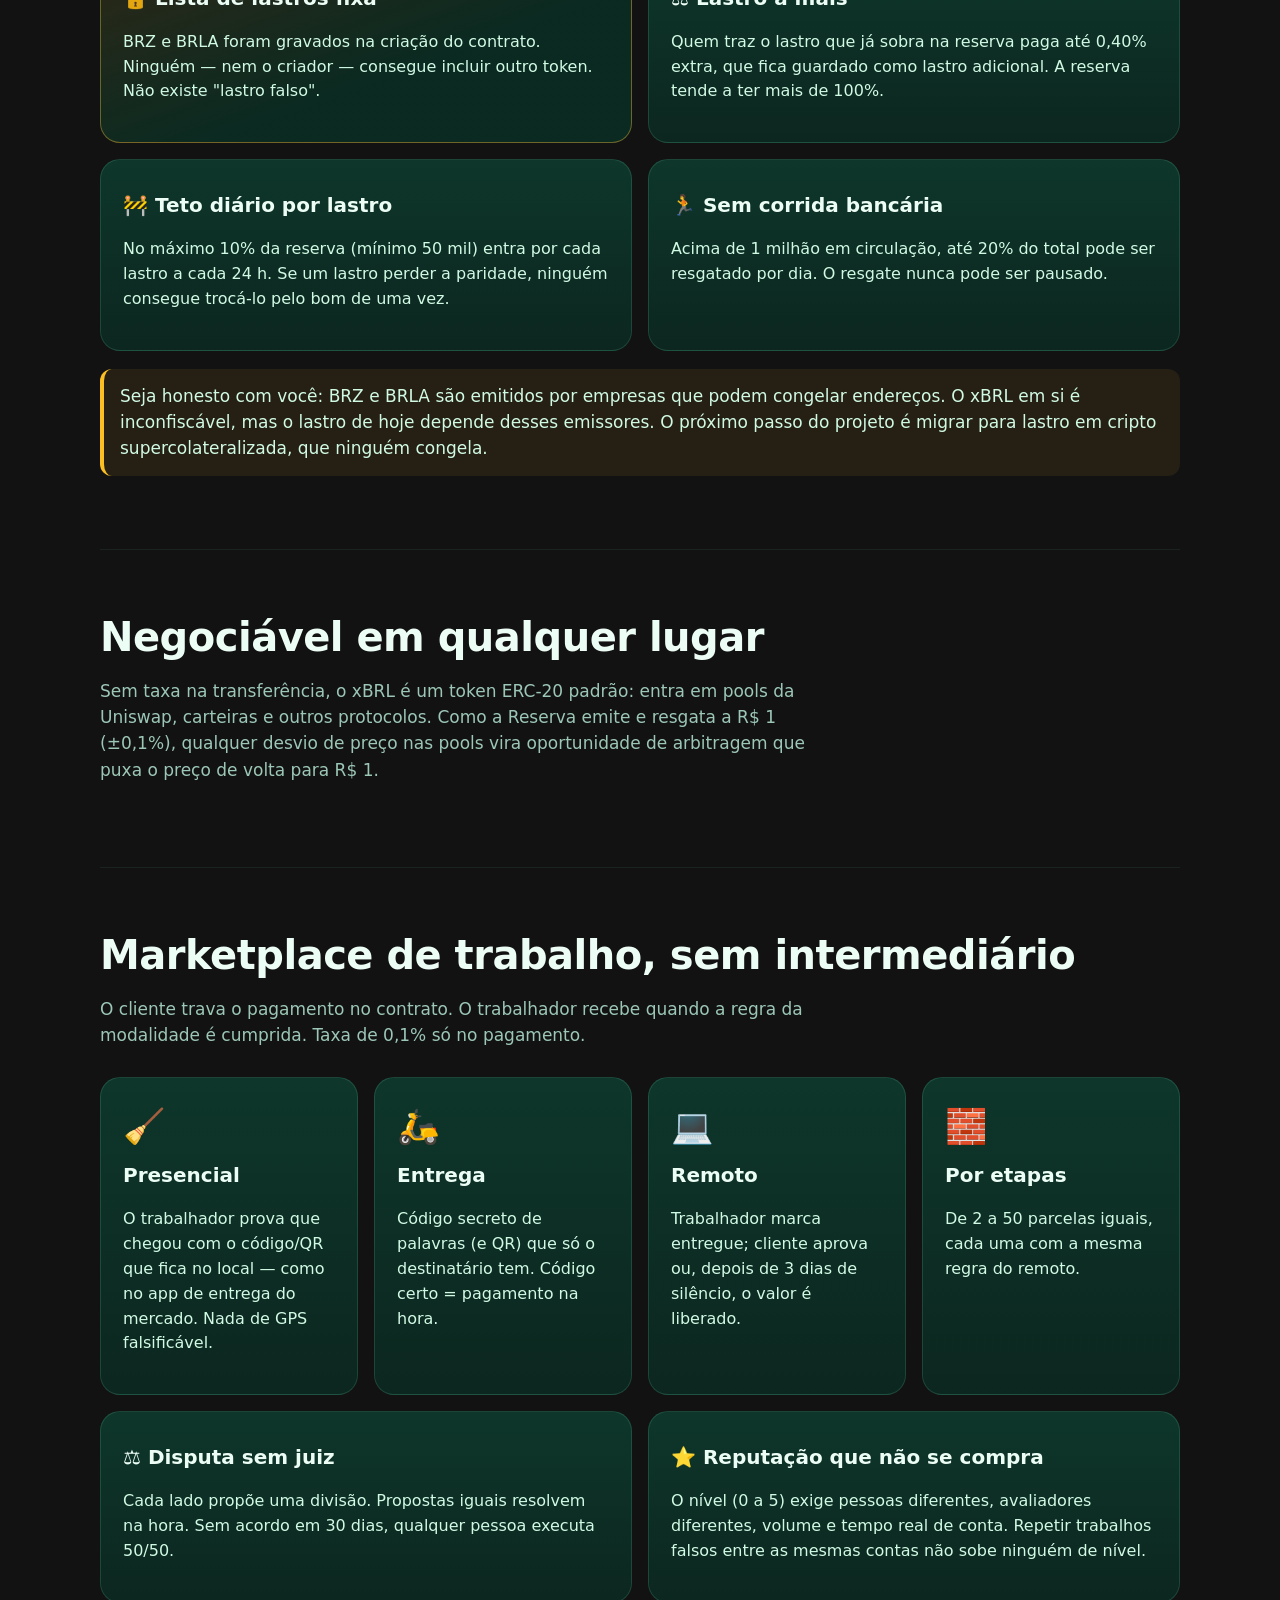
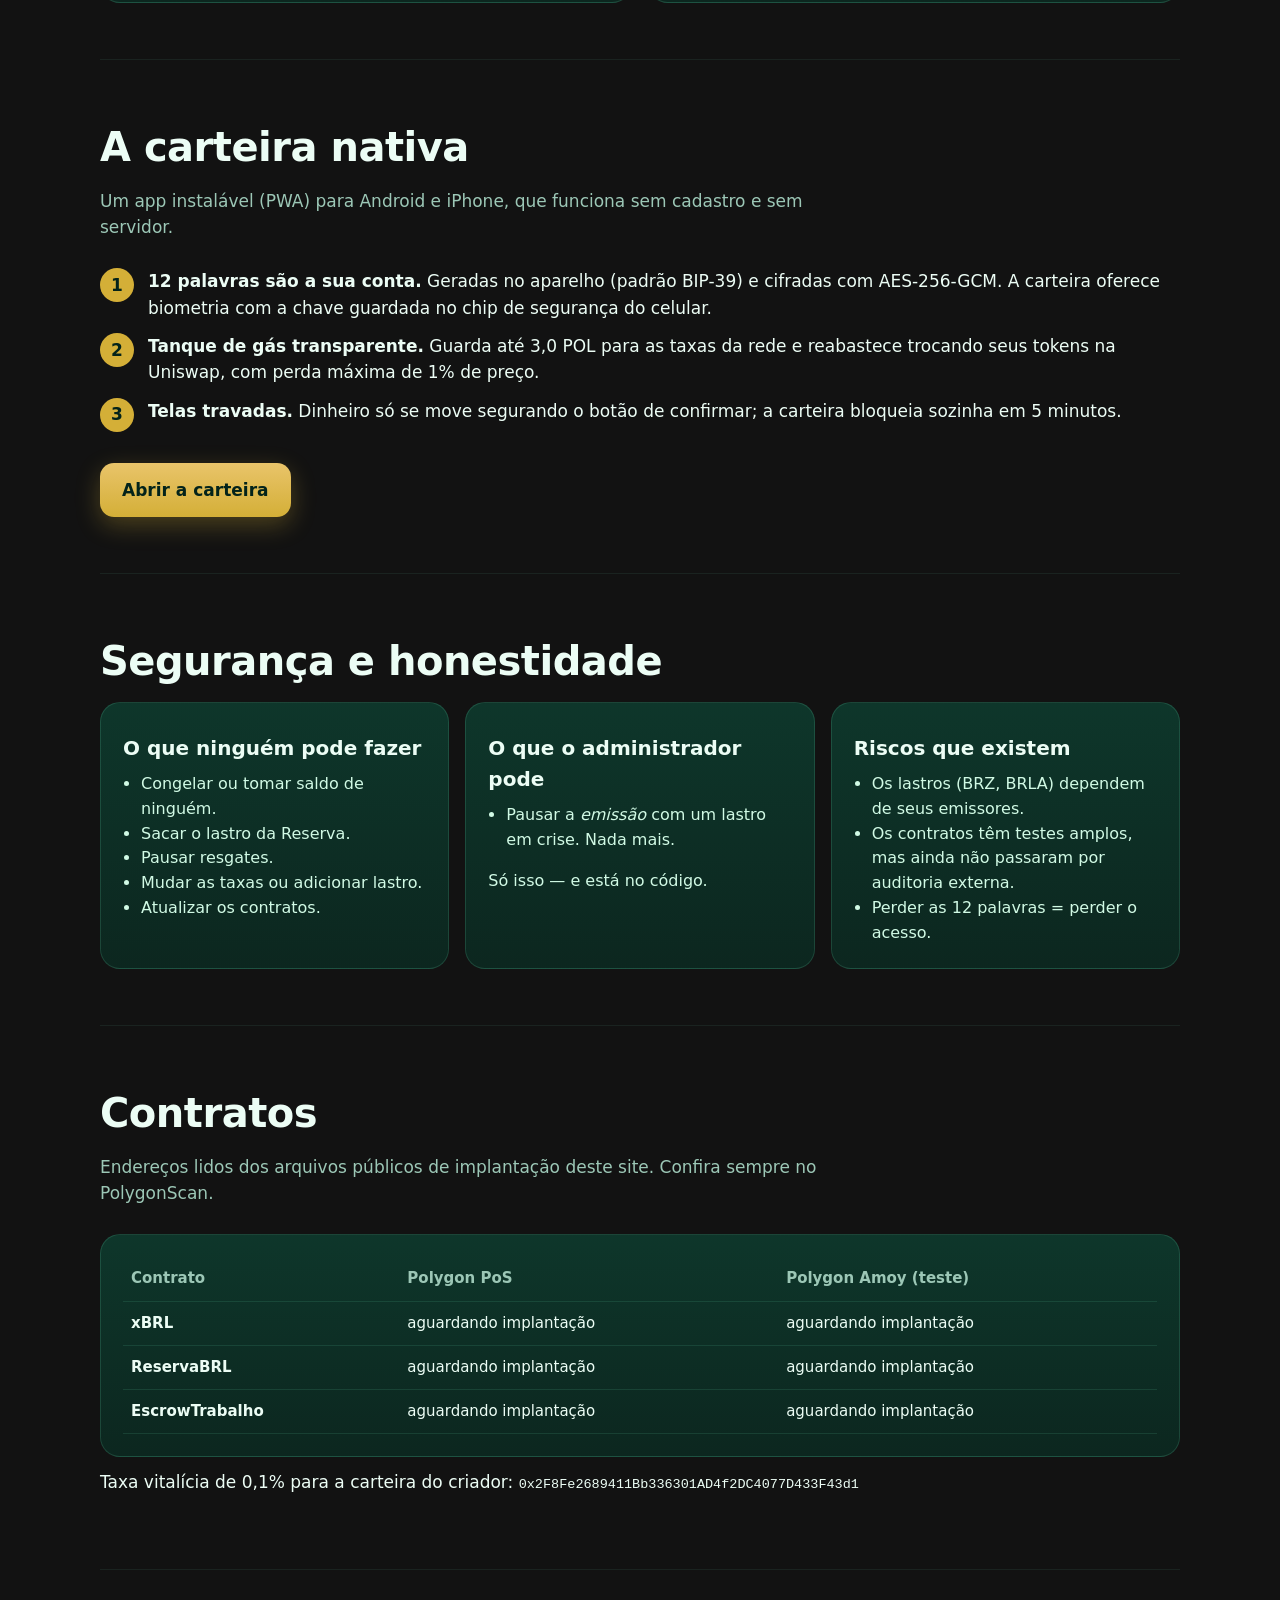
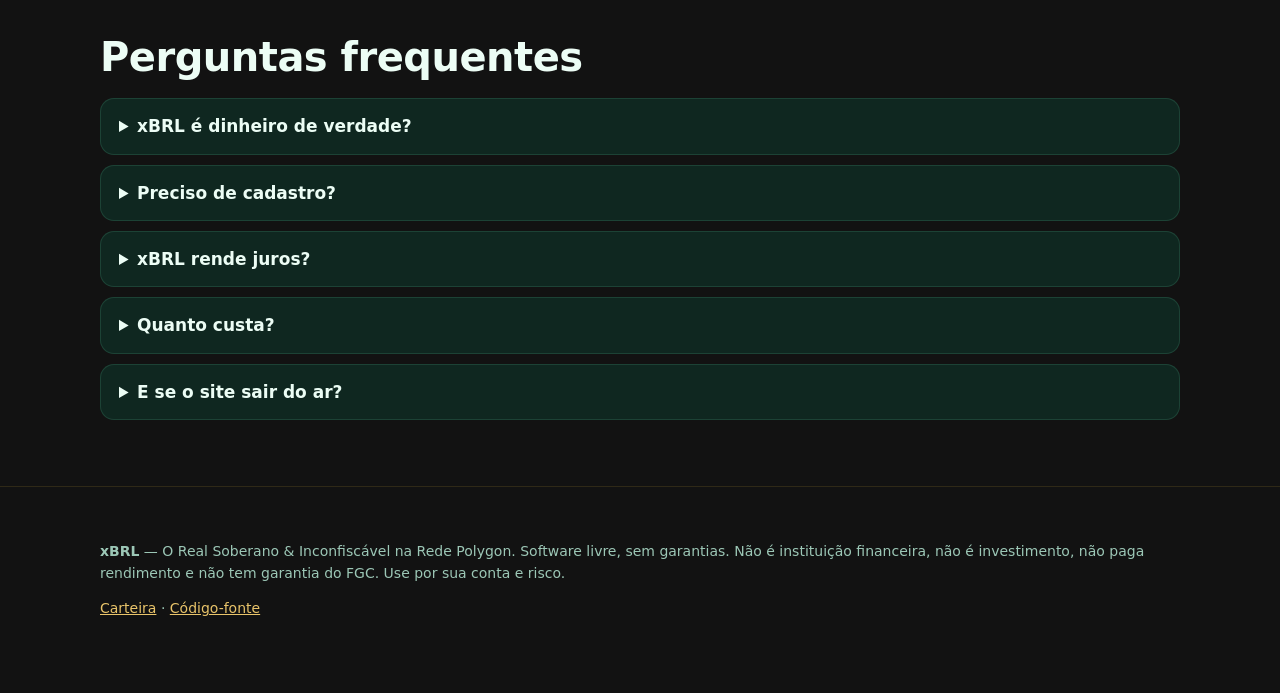
==== commit e1fd2d0c: "Fecha brechas: sem taxa na transferência, lastros fixos, teto diário, códigos de chegada e reputação" ====
--- a/index.html
+++ b/index.html
@@ -89,7 +89,7 @@
 <header>
   <div class="wrap">
     <a class="marca" href="#"><img src="wallet/icons/icon-192.png" alt=""><span>x<b>BRL</b></span></a>
-    <nav aria-label="Seções"><a href="#como">Como funciona</a><a href="#reserva">Reserva</a><a href="#trabalho">Trabalho</a><a href="#seguranca">Segurança</a><a href="#contratos">Contratos</a></nav>
+    <nav aria-label="Seções"><a href="#como">Como funciona</a><a href="#reserva">Reserva</a><a href="#uniswap">Uniswap</a><a href="#trabalho">Trabalho</a><a href="#seguranca">Segurança</a><a href="#contratos">Contratos</a></nav>
     <a class="cta ouro" href="wallet/">Abrir carteira</a>
   </div>
 </header>
@@ -109,9 +109,9 @@
   </div>
 
   <div class="faixa">
-    <div><b>100%</b>lastro em stablecoins de Real, auditável on-chain</div>
+    <div><b>≥100%</b>de lastro em stablecoins de Real, auditável on-chain</div>
     <div><b>0</b>botões de congelar, pausar ou confiscar saldo</div>
-    <div><b>0,1%</b>taxa única e transparente por movimentação</div>
+    <div><b>R$ 0</b>de taxa para transferir: xBRL é um token padrão, negociável na Uniswap</div>
     <div><b>0</b>servidores: carteira roda inteira no seu aparelho</div>
   </div>
 
@@ -119,35 +119,41 @@
     <h2>Como funciona</h2>
     <p class="sub">Três contratos públicos na Polygon. Nenhum deles tem dono com poder sobre o seu saldo.</p>
     <div class="grade">
-      <div class="card"><div class="ic">🪙</div><h3>xBRL</h3><p>O token. Sem lista negra, sem pausa, sem upgrade. Só a Reserva emite — e só quando recebe o lastro antes.</p></div>
+      <div class="card"><div class="ic">🪙</div><h3>xBRL</h3><p>O token. Sem lista negra, sem pausa, sem upgrade, sem taxa na transferência. Só a Reserva emite — e só quando recebe o lastro antes.</p></div>
       <div class="card"><div class="ic">🏛️</div><h3>Reserva BRL</h3><p>Você entrega BRZ ou BRLA e recebe xBRL. Devolve xBRL e recebe de volta. Resgate nunca pode ser pausado.</p></div>
-      <div class="card"><div class="ic">🤝</div><h3>Trabalho</h3><p>Contrate e receba com o pagamento travado em contrato. GPS, código de entrega e reputação pública.</p></div>
+      <div class="card"><div class="ic">🤝</div><h3>Trabalho</h3><p>Contrate e receba com o pagamento travado em contrato. Códigos de chegada e de entrega (palavras + QR) e reputação pública.</p></div>
     </div>
   </section>
 
   <section id="reserva">
-    <h2>Lastro em duas fases</h2>
-    <p class="sub">A regra muda sozinha pelo volume em circulação. Em nenhuma fase o lastro pode ficar abaixo de 100% — isso é verificado por testes automáticos de fuzzing a cada mudança no código.</p>
-    <div class="fases">
-      <div class="card"><span class="selo">Fase 1 · até 1 milhão de xBRL</span><h3>Paridade estrita</h3>
-        <ul><li>Entra 1 real em stablecoin, sai 1 xBRL (menos 0,1%).</li><li>Resgate 1:1 a qualquer hora, sem limite.</li><li>Nada de spread, nada de janela.</li></ul></div>
-      <div class="card ouro"><span class="selo">Fase 2 · a partir de 1 milhão</span><h3>Estabilização algorítmica</h3>
-        <ul><li>Alvo de diversificação entre os lastros (1/N para cada).</li><li>Usar um lastro já concentrado paga spread de até 0,40% — que fica na reserva como lastro extra (&gt;100%).</li><li>Resgate de até 20% do total por 24 h, contra corrida bancária.</li><li>Novo lastro só entra com 7 dias de aviso público.</li></ul></div>
-    </div>
+    <h2>Lastro de verdade, com proteções automáticas</h2>
+    <p class="sub">Cada xBRL nasce de 1 real em stablecoin depositado na Reserva. Nenhuma regra abaixo depende de alguém apertar um botão — e nenhuma permite tirar o lastro de lá.</p>
+    <div class="grade duas">
+      <div class="card ouro"><h3>🔒 Lista de lastros fixa</h3><p>BRZ e BRLA foram gravados na criação do contrato. Ninguém — nem o criador — consegue incluir outro token. Não existe "lastro falso".</p></div>
+      <div class="card"><h3>⚖️ Lastro a mais</h3><p>Quem traz o lastro que já sobra na reserva paga até 0,40% extra, que fica guardado como lastro adicional. A reserva tende a ter mais de 100%.</p></div>
+      <div class="card"><h3>🚧 Teto diário por lastro</h3><p>No máximo 10% da reserva (mínimo 50 mil) entra por cada lastro a cada 24 h. Se um lastro perder a paridade, ninguém consegue trocá-lo pelo bom de uma vez.</p></div>
+      <div class="card"><h3>🏃 Sem corrida bancária</h3><p>Acima de 1 milhão em circulação, até 20% do total pode ser resgatado por dia. O resgate nunca pode ser pausado.</p></div>
+    </div>
+    <p class="aviso" style="margin-top:18px">Seja honesto com você: BRZ e BRLA são emitidos por empresas que podem congelar endereços. O xBRL em si é inconfiscável, mas o lastro de hoje depende desses emissores. O próximo passo do projeto é migrar para lastro em cripto supercolateralizada, que ninguém congela.</p>
+  </section>
+
+  <section id="uniswap">
+    <h2>Negociável em qualquer lugar</h2>
+    <p class="sub">Sem taxa na transferência, o xBRL é um token ERC-20 padrão: entra em pools da Uniswap, carteiras e outros protocolos. Como a Reserva emite e resgata a R$ 1 (±0,1%), qualquer desvio de preço nas pools vira oportunidade de arbitragem que puxa o preço de volta para R$ 1.</p>
   </section>
 
   <section id="trabalho">
     <h2>Marketplace de trabalho, sem intermediário</h2>
     <p class="sub">O cliente trava o pagamento no contrato. O trabalhador recebe quando a regra da modalidade é cumprida. Taxa de 0,1% só no pagamento.</p>
     <div class="grade quatro">
-      <div class="card"><div class="ic">🧹</div><h3>Presencial</h3><p>Check-in GPS a até 80 m do local. Libera pelo aceite, pelo código ou em 3 dias sem contestação.</p></div>
-      <div class="card"><div class="ic">🛵</div><h3>Entrega</h3><p>GPS no destino + código secreto de 5 palavras que só o destinatário tem. Código certo = pagamento na hora.</p></div>
+      <div class="card"><div class="ic">🧹</div><h3>Presencial</h3><p>O trabalhador prova que chegou com o código/QR que fica no local — como no app de entrega do mercado. Nada de GPS falsificável.</p></div>
+      <div class="card"><div class="ic">🛵</div><h3>Entrega</h3><p>Código secreto de palavras (e QR) que só o destinatário tem. Código certo = pagamento na hora.</p></div>
       <div class="card"><div class="ic">💻</div><h3>Remoto</h3><p>Trabalhador marca entregue; cliente aprova ou, depois de 3 dias de silêncio, o valor é liberado.</p></div>
       <div class="card"><div class="ic">🧱</div><h3>Por etapas</h3><p>De 2 a 50 parcelas iguais, cada uma com a mesma regra do remoto.</p></div>
     </div>
     <div class="grade duas" style="margin-top:16px">
       <div class="card"><h3>⚖️ Disputa sem juiz</h3><p>Cada lado propõe uma divisão. Propostas iguais resolvem na hora. Sem acordo em 30 dias, qualquer pessoa executa 50/50.</p></div>
-      <div class="card"><h3>⭐ Reputação de 0 a 5</h3><p>Trabalhos concluídos, estrelas e taxa de disputas — tudo público e calculado pelo próprio contrato.</p></div>
+      <div class="card"><h3>⭐ Reputação que não se compra</h3><p>O nível (0 a 5) exige pessoas diferentes, avaliadores diferentes, volume e tempo real de conta. Repetir trabalhos falsos entre as mesmas contas não sobe ninguém de nível.</p></div>
     </div>
   </section>
 
@@ -155,7 +161,7 @@
     <h2>A carteira nativa</h2>
     <p class="sub">Um app instalável (PWA) para Android e iPhone, que funciona sem cadastro e sem servidor.</p>
     <ol class="passos">
-      <li><div><b>12 palavras são a sua conta.</b> Geradas no aparelho (padrão BIP-39) e cifradas com AES-256-GCM pelo seu PIN, ou pela biometria com chave no chip do celular.</div></li>
+      <li><div><b>12 palavras são a sua conta.</b> Geradas no aparelho (padrão BIP-39) e cifradas com AES-256-GCM. A carteira oferece biometria com a chave guardada no chip de segurança do celular.</div></li>
       <li><div><b>Tanque de gás transparente.</b> Guarda até 3,0 POL para as taxas da rede e reabastece trocando seus tokens na Uniswap, com perda máxima de 1% de preço.</div></li>
       <li><div><b>Telas travadas.</b> Dinheiro só se move segurando o botão de confirmar; a carteira bloqueia sozinha em 5 minutos.</div></li>
     </ol>
@@ -165,8 +171,8 @@
   <section id="seguranca">
     <h2>Segurança e honestidade</h2>
     <div class="grade">
-      <div class="card"><h3>O que ninguém pode fazer</h3><ul><li>Congelar ou tomar saldo de ninguém.</li><li>Sacar o lastro da Reserva.</li><li>Pausar resgates.</li><li>Mudar a taxa de 0,1%.</li><li>Atualizar os contratos.</li></ul></div>
-      <div class="card"><h3>O que o administrador pode</h3><ul><li>Propor novo lastro (entra só após 7 dias).</li><li>Pausar a <em>emissão</em> com um lastro que perdeu a paridade.</li></ul><p>Só isso — e está no código.</p></div>
+      <div class="card"><h3>O que ninguém pode fazer</h3><ul><li>Congelar ou tomar saldo de ninguém.</li><li>Sacar o lastro da Reserva.</li><li>Pausar resgates.</li><li>Mudar as taxas ou adicionar lastro.</li><li>Atualizar os contratos.</li></ul></div>
+      <div class="card"><h3>O que o administrador pode</h3><ul><li>Pausar a <em>emissão</em> com um lastro em crise. Nada mais.</li></ul><p>Só isso — e está no código.</p></div>
       <div class="card"><h3>Riscos que existem</h3><ul><li>Os lastros (BRZ, BRLA) dependem de seus emissores.</li><li>Os contratos têm testes amplos, mas ainda não passaram por auditoria externa.</li><li>Perder as 12 palavras = perder o acesso.</li></ul></div>
     </div>
   </section>
@@ -183,7 +189,7 @@
     <details><summary>xBRL é dinheiro de verdade?</summary><p>É um token que vale R$ 1 porque cada unidade é lastreada por R$ 1 em stablecoins de Real (BRZ, BRLA) guardadas no contrato da Reserva, e pode ser resgatada por elas a qualquer momento.</p></details>
     <details><summary>Preciso de cadastro?</summary><p>Não. A carteira cria sua conta no próprio aparelho. Para trocar reais por BRZ/BRLA você usa a corretora ou o emissor de sua preferência.</p></details>
     <details><summary>xBRL rende juros?</summary><p>Não. xBRL não promete nem paga rendimento. Ele é um Real digital que você controla sozinho.</p></details>
-    <details><summary>Quanto custa?</summary><p>0,1% por transferência entre carteiras, emissão, resgate ou pagamento de trabalho. A rede Polygon cobra centavos de POL por operação.</p></details>
+    <details><summary>Quanto custa?</summary><p>Transferir xBRL não tem taxa do protocolo. Emitir, resgatar e receber pagamento de trabalho custam 0,1%. A rede Polygon cobra centavos de POL por operação.</p></details>
     <details><summary>E se o site sair do ar?</summary><p>Seu dinheiro não está no site, está na blockchain. Com as 12 palavras você acessa por qualquer carteira compatível (MetaMask, Rabby…).</p></details>
   </section>
 </main>
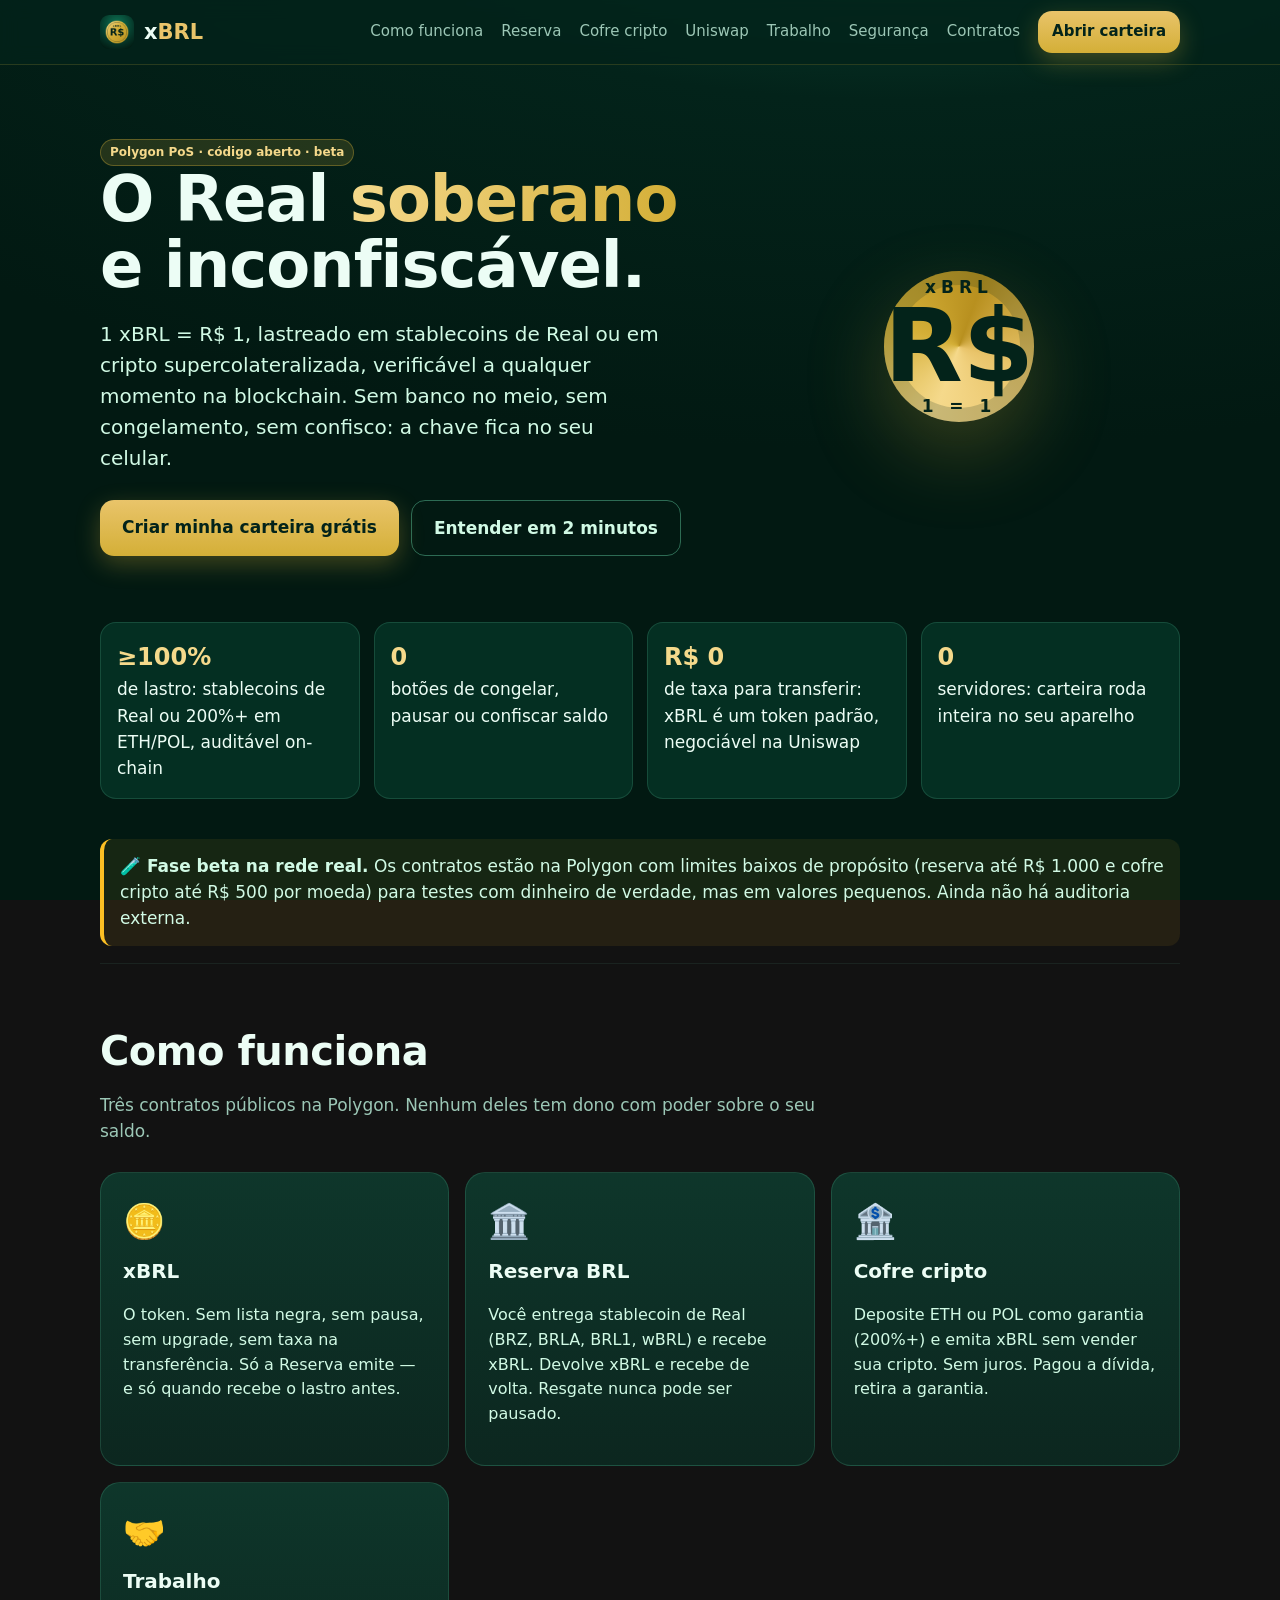
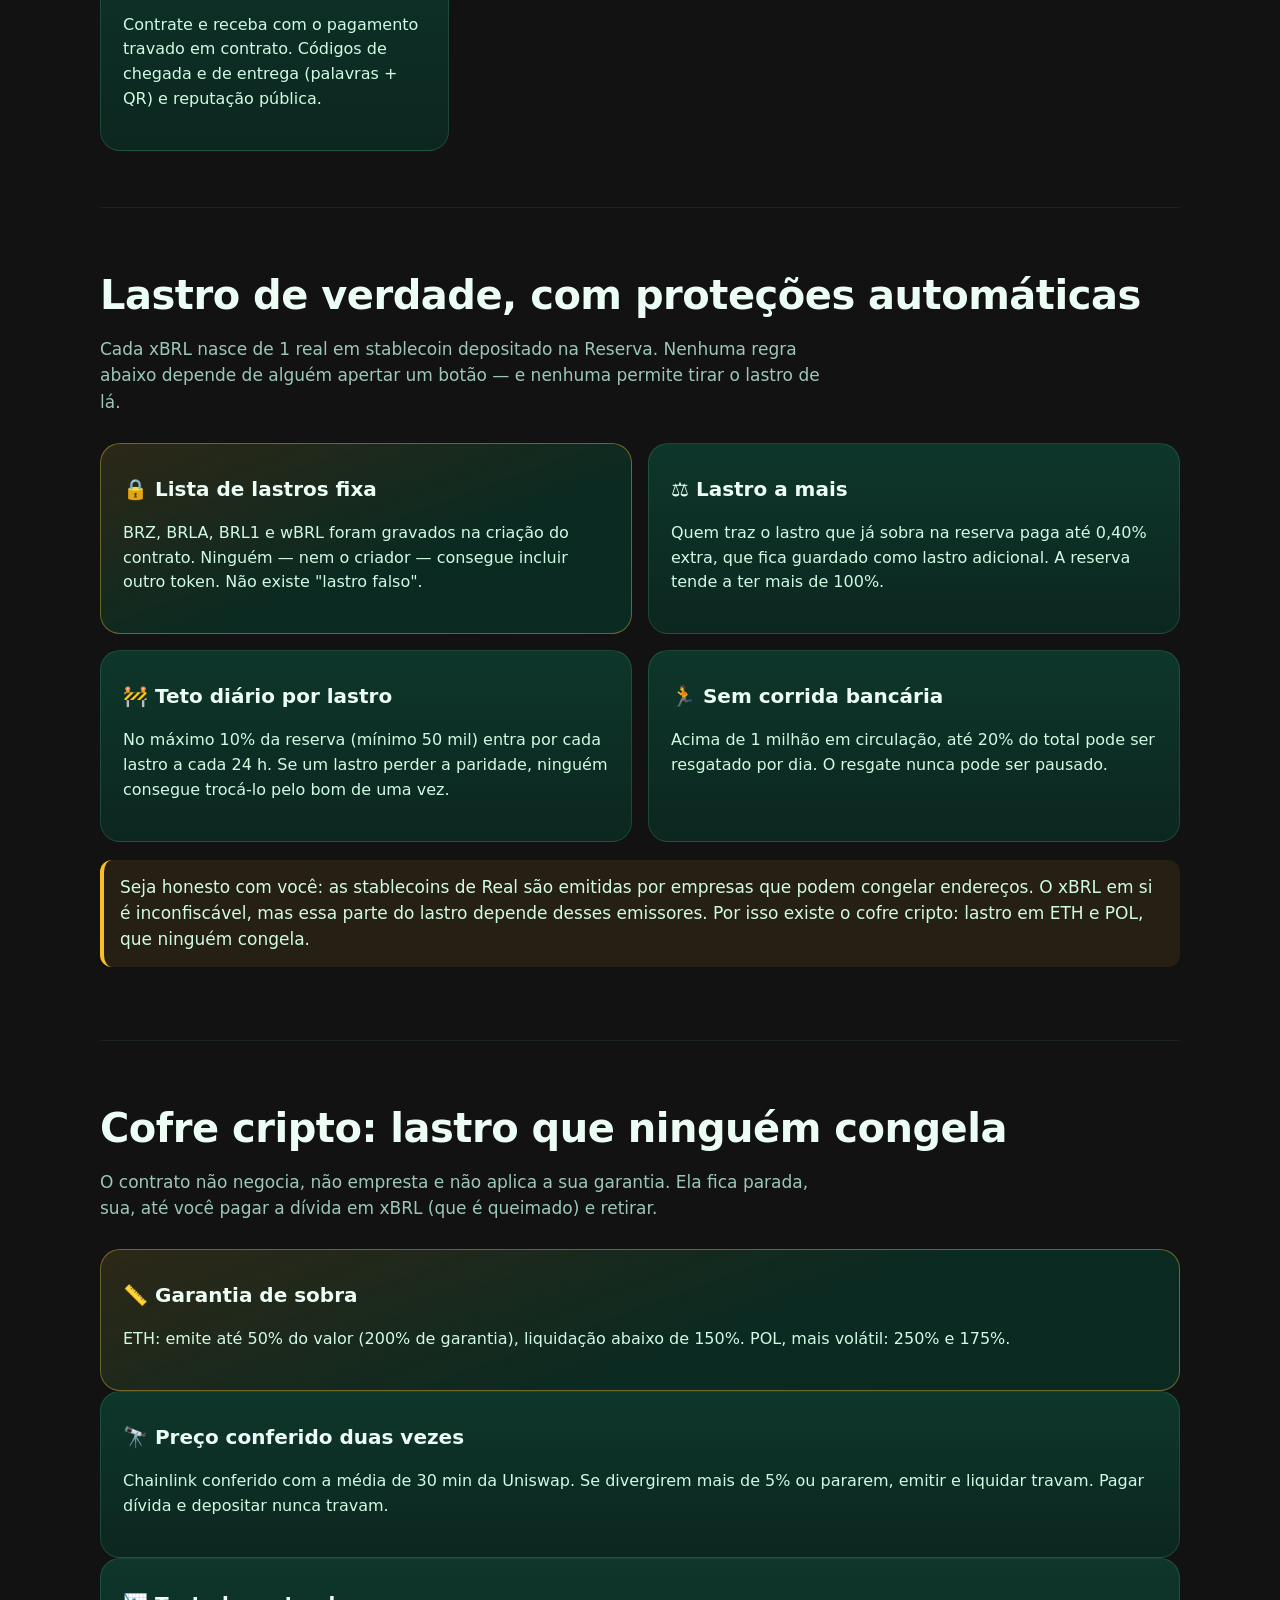
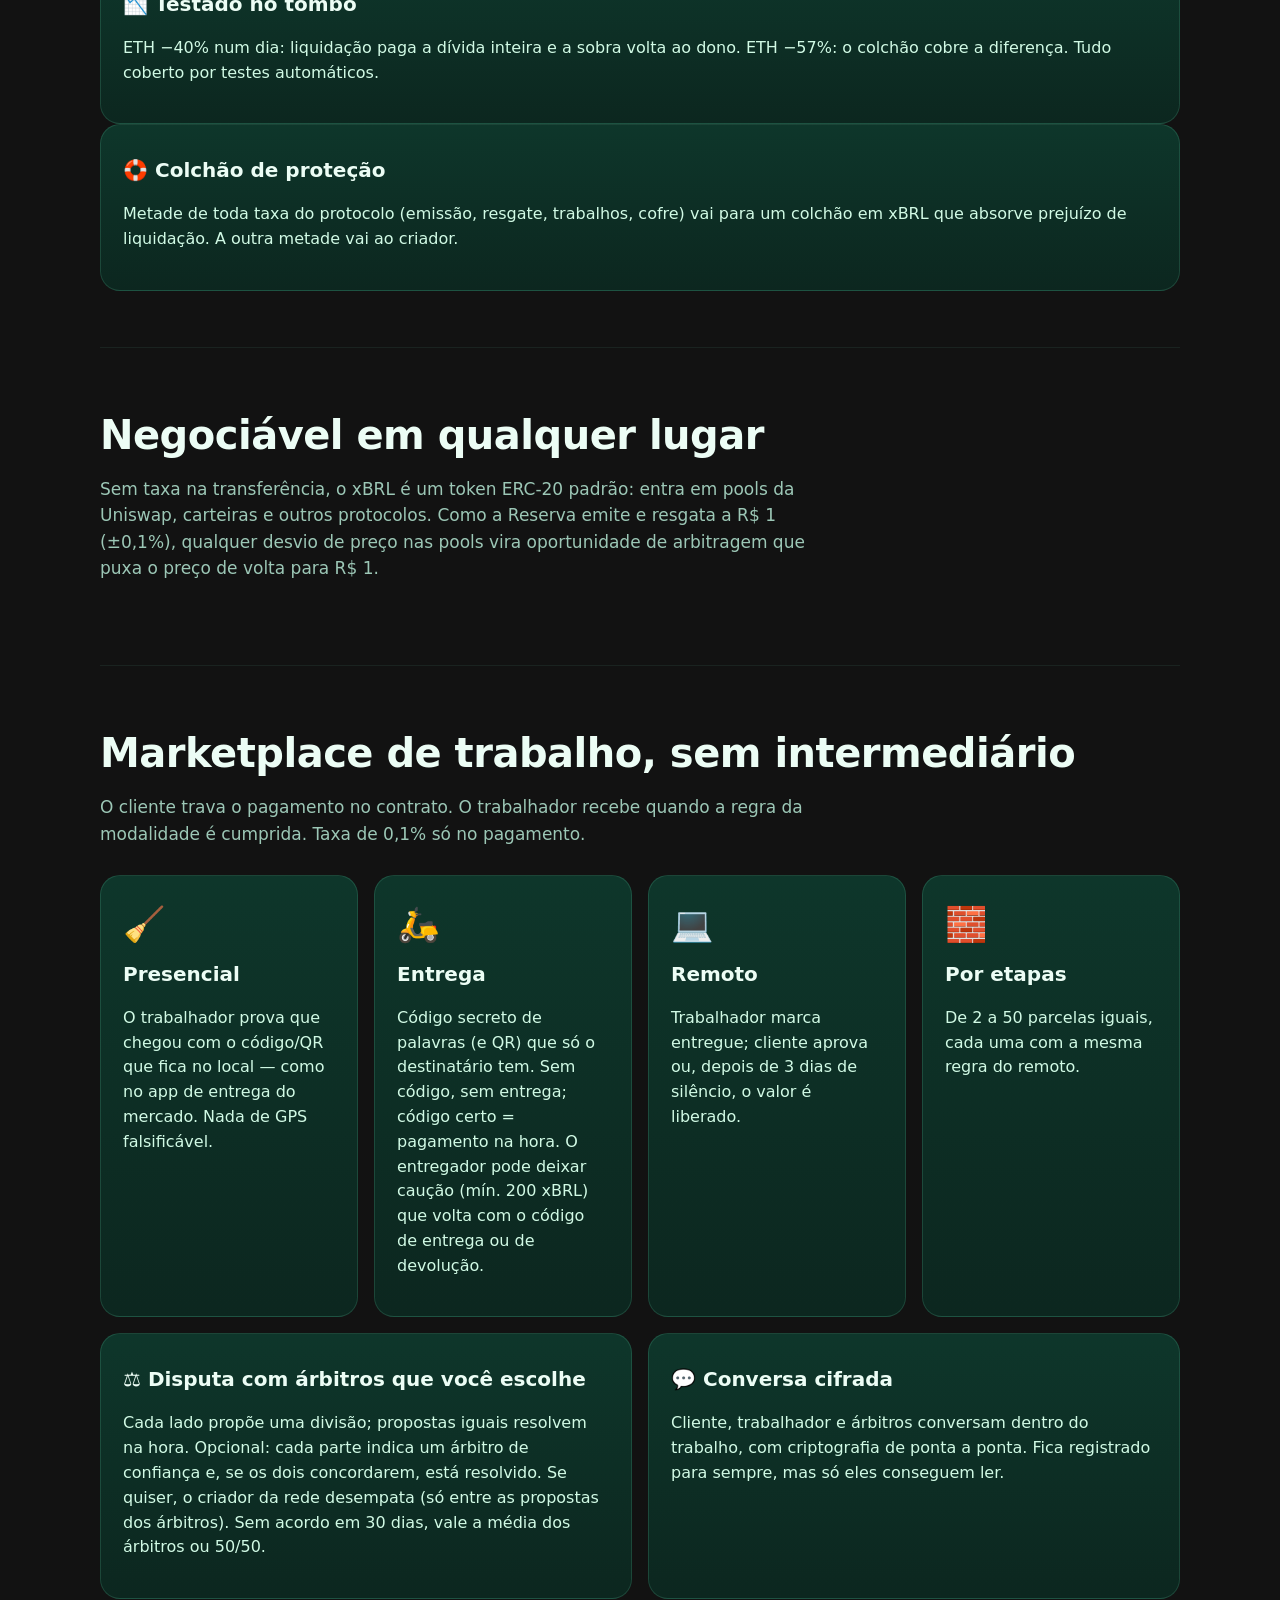
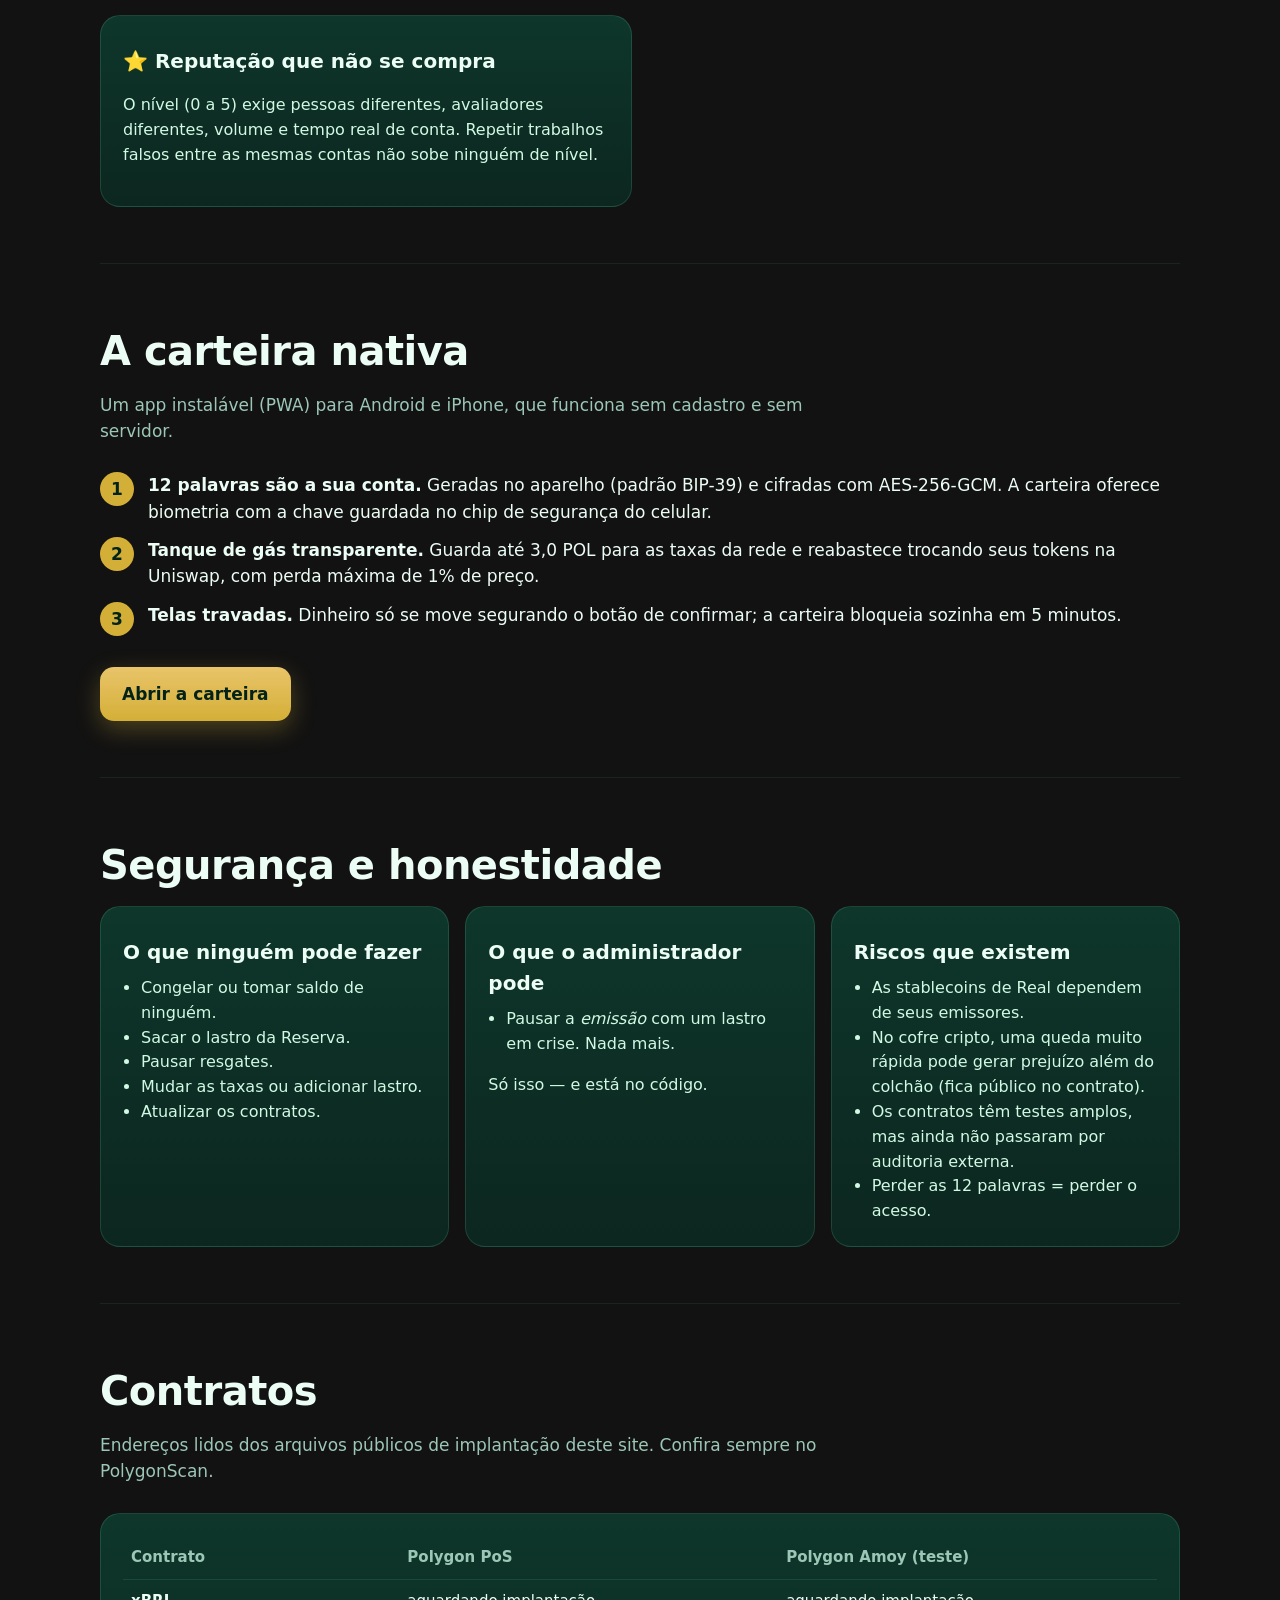
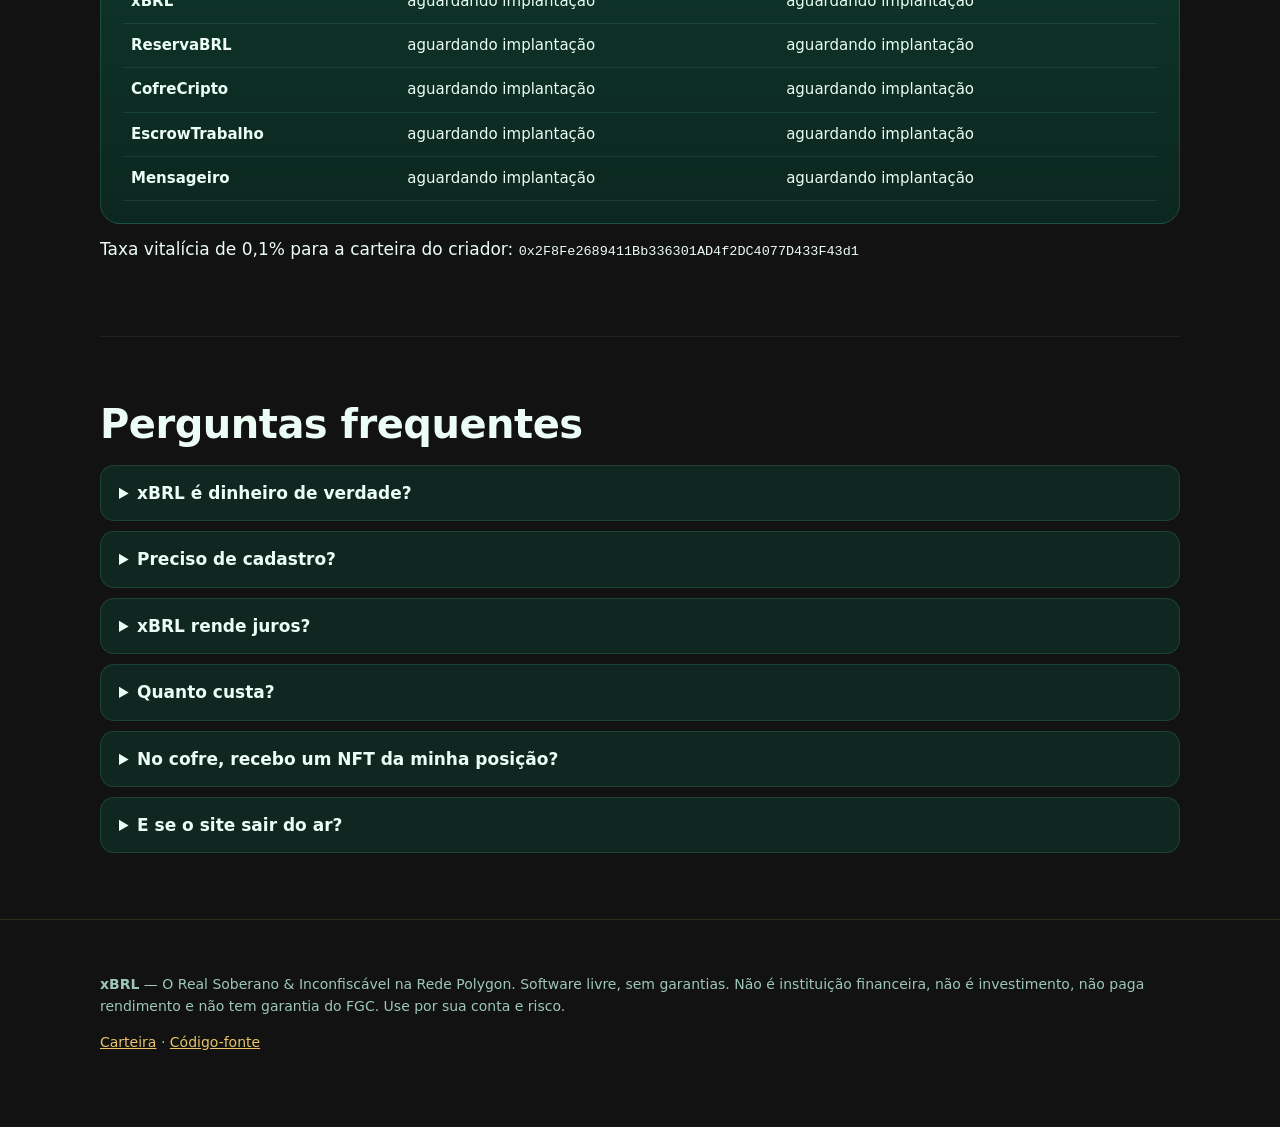
==== commit 57266f25: "Fase beta: cofre cripto, colchão, árbitros, caução, devolução e conversa cifrada Contratos - xBRL: d" ====
--- a/index.html
+++ b/index.html
@@ -89,7 +89,7 @@
 <header>
   <div class="wrap">
     <a class="marca" href="#"><img src="wallet/icons/icon-192.png" alt=""><span>x<b>BRL</b></span></a>
-    <nav aria-label="Seções"><a href="#como">Como funciona</a><a href="#reserva">Reserva</a><a href="#uniswap">Uniswap</a><a href="#trabalho">Trabalho</a><a href="#seguranca">Segurança</a><a href="#contratos">Contratos</a></nav>
+    <nav aria-label="Seções"><a href="#como">Como funciona</a><a href="#reserva">Reserva</a><a href="#cofre">Cofre cripto</a><a href="#uniswap">Uniswap</a><a href="#trabalho">Trabalho</a><a href="#seguranca">Segurança</a><a href="#contratos">Contratos</a></nav>
     <a class="cta ouro" href="wallet/">Abrir carteira</a>
   </div>
 </header>
@@ -97,9 +97,9 @@
 <main class="wrap">
   <div class="hero">
     <div>
-      <span class="selo">Polygon PoS · código aberto</span>
+      <span class="selo">Polygon PoS · código aberto · beta</span>
       <h1>O Real <em>soberano</em> e inconfiscável.</h1>
-      <p class="lead">1 xBRL = R$ 1, lastreado 1:1 em stablecoins de Real e verificável a qualquer momento na blockchain. Sem banco no meio, sem congelamento, sem confisco: a chave fica no seu celular.</p>
+      <p class="lead">1 xBRL = R$ 1, lastreado em stablecoins de Real ou em cripto supercolateralizada, verificável a qualquer momento na blockchain. Sem banco no meio, sem congelamento, sem confisco: a chave fica no seu celular.</p>
       <div class="acoes">
         <a class="cta ouro" href="wallet/">Criar minha carteira grátis</a>
         <a class="cta linha" href="#como">Entender em 2 minutos</a>
@@ -109,18 +109,21 @@
   </div>
 
   <div class="faixa">
-    <div><b>≥100%</b>de lastro em stablecoins de Real, auditável on-chain</div>
+    <div><b>≥100%</b>de lastro: stablecoins de Real ou 200%+ em ETH/POL, auditável on-chain</div>
     <div><b>0</b>botões de congelar, pausar ou confiscar saldo</div>
     <div><b>R$ 0</b>de taxa para transferir: xBRL é um token padrão, negociável na Uniswap</div>
     <div><b>0</b>servidores: carteira roda inteira no seu aparelho</div>
   </div>
+
+  <p class="aviso"><b>🧪 Fase beta na rede real.</b> Os contratos estão na Polygon com limites baixos de propósito (reserva até R$ 1.000 e cofre cripto até R$ 500 por moeda) para testes com dinheiro de verdade, mas em valores pequenos. Ainda não há auditoria externa.</p>
 
   <section id="como">
     <h2>Como funciona</h2>
     <p class="sub">Três contratos públicos na Polygon. Nenhum deles tem dono com poder sobre o seu saldo.</p>
     <div class="grade">
       <div class="card"><div class="ic">🪙</div><h3>xBRL</h3><p>O token. Sem lista negra, sem pausa, sem upgrade, sem taxa na transferência. Só a Reserva emite — e só quando recebe o lastro antes.</p></div>
-      <div class="card"><div class="ic">🏛️</div><h3>Reserva BRL</h3><p>Você entrega BRZ ou BRLA e recebe xBRL. Devolve xBRL e recebe de volta. Resgate nunca pode ser pausado.</p></div>
+      <div class="card"><div class="ic">🏛️</div><h3>Reserva BRL</h3><p>Você entrega stablecoin de Real (BRZ, BRLA, BRL1, wBRL) e recebe xBRL. Devolve xBRL e recebe de volta. Resgate nunca pode ser pausado.</p></div>
+      <div class="card"><div class="ic">🏦</div><h3>Cofre cripto</h3><p>Deposite ETH ou POL como garantia (200%+) e emita xBRL sem vender sua cripto. Sem juros. Pagou a dívida, retira a garantia.</p></div>
       <div class="card"><div class="ic">🤝</div><h3>Trabalho</h3><p>Contrate e receba com o pagamento travado em contrato. Códigos de chegada e de entrega (palavras + QR) e reputação pública.</p></div>
     </div>
   </section>
@@ -129,12 +132,23 @@
     <h2>Lastro de verdade, com proteções automáticas</h2>
     <p class="sub">Cada xBRL nasce de 1 real em stablecoin depositado na Reserva. Nenhuma regra abaixo depende de alguém apertar um botão — e nenhuma permite tirar o lastro de lá.</p>
     <div class="grade duas">
-      <div class="card ouro"><h3>🔒 Lista de lastros fixa</h3><p>BRZ e BRLA foram gravados na criação do contrato. Ninguém — nem o criador — consegue incluir outro token. Não existe "lastro falso".</p></div>
+      <div class="card ouro"><h3>🔒 Lista de lastros fixa</h3><p>BRZ, BRLA, BRL1 e wBRL foram gravados na criação do contrato. Ninguém — nem o criador — consegue incluir outro token. Não existe "lastro falso".</p></div>
       <div class="card"><h3>⚖️ Lastro a mais</h3><p>Quem traz o lastro que já sobra na reserva paga até 0,40% extra, que fica guardado como lastro adicional. A reserva tende a ter mais de 100%.</p></div>
       <div class="card"><h3>🚧 Teto diário por lastro</h3><p>No máximo 10% da reserva (mínimo 50 mil) entra por cada lastro a cada 24 h. Se um lastro perder a paridade, ninguém consegue trocá-lo pelo bom de uma vez.</p></div>
       <div class="card"><h3>🏃 Sem corrida bancária</h3><p>Acima de 1 milhão em circulação, até 20% do total pode ser resgatado por dia. O resgate nunca pode ser pausado.</p></div>
     </div>
-    <p class="aviso" style="margin-top:18px">Seja honesto com você: BRZ e BRLA são emitidos por empresas que podem congelar endereços. O xBRL em si é inconfiscável, mas o lastro de hoje depende desses emissores. O próximo passo do projeto é migrar para lastro em cripto supercolateralizada, que ninguém congela.</p>
+    <p class="aviso" style="margin-top:18px">Seja honesto com você: as stablecoins de Real são emitidas por empresas que podem congelar endereços. O xBRL em si é inconfiscável, mas essa parte do lastro depende desses emissores. Por isso existe o cofre cripto: lastro em ETH e POL, que ninguém congela.</p>
+  </section>
+
+  <section id="cofre">
+    <h2>Cofre cripto: lastro que ninguém congela</h2>
+    <p class="sub">O contrato não negocia, não empresta e não aplica a sua garantia. Ela fica parada, sua, até você pagar a dívida em xBRL (que é queimado) e retirar.</p>
+    <div class="grid">
+      <div class="card ouro"><h3>📏 Garantia de sobra</h3><p>ETH: emite até 50% do valor (200% de garantia), liquidação abaixo de 150%. POL, mais volátil: 250% e 175%.</p></div>
+      <div class="card"><h3>🔭 Preço conferido duas vezes</h3><p>Chainlink conferido com a média de 30 min da Uniswap. Se divergirem mais de 5% ou pararem, emitir e liquidar travam. Pagar dívida e depositar nunca travam.</p></div>
+      <div class="card"><h3>📉 Testado no tombo</h3><p>ETH −40% num dia: liquidação paga a dívida inteira e a sobra volta ao dono. ETH −57%: o colchão cobre a diferença. Tudo coberto por testes automáticos.</p></div>
+      <div class="card"><h3>🛟 Colchão de proteção</h3><p>Metade de toda taxa do protocolo (emissão, resgate, trabalhos, cofre) vai para um colchão em xBRL que absorve prejuízo de liquidação. A outra metade vai ao criador.</p></div>
+    </div>
   </section>
 
   <section id="uniswap">
@@ -147,12 +161,13 @@
     <p class="sub">O cliente trava o pagamento no contrato. O trabalhador recebe quando a regra da modalidade é cumprida. Taxa de 0,1% só no pagamento.</p>
     <div class="grade quatro">
       <div class="card"><div class="ic">🧹</div><h3>Presencial</h3><p>O trabalhador prova que chegou com o código/QR que fica no local — como no app de entrega do mercado. Nada de GPS falsificável.</p></div>
-      <div class="card"><div class="ic">🛵</div><h3>Entrega</h3><p>Código secreto de palavras (e QR) que só o destinatário tem. Código certo = pagamento na hora.</p></div>
+      <div class="card"><div class="ic">🛵</div><h3>Entrega</h3><p>Código secreto de palavras (e QR) que só o destinatário tem. Sem código, sem entrega; código certo = pagamento na hora. O entregador pode deixar caução (mín. 200 xBRL) que volta com o código de entrega ou de devolução.</p></div>
       <div class="card"><div class="ic">💻</div><h3>Remoto</h3><p>Trabalhador marca entregue; cliente aprova ou, depois de 3 dias de silêncio, o valor é liberado.</p></div>
       <div class="card"><div class="ic">🧱</div><h3>Por etapas</h3><p>De 2 a 50 parcelas iguais, cada uma com a mesma regra do remoto.</p></div>
     </div>
     <div class="grade duas" style="margin-top:16px">
-      <div class="card"><h3>⚖️ Disputa sem juiz</h3><p>Cada lado propõe uma divisão. Propostas iguais resolvem na hora. Sem acordo em 30 dias, qualquer pessoa executa 50/50.</p></div>
+      <div class="card"><h3>⚖️ Disputa com árbitros que você escolhe</h3><p>Cada lado propõe uma divisão; propostas iguais resolvem na hora. Opcional: cada parte indica um árbitro de confiança e, se os dois concordarem, está resolvido. Se quiser, o criador da rede desempata (só entre as propostas dos árbitros). Sem acordo em 30 dias, vale a média dos árbitros ou 50/50.</p></div>
+      <div class="card"><h3>💬 Conversa cifrada</h3><p>Cliente, trabalhador e árbitros conversam dentro do trabalho, com criptografia de ponta a ponta. Fica registrado para sempre, mas só eles conseguem ler.</p></div>
       <div class="card"><h3>⭐ Reputação que não se compra</h3><p>O nível (0 a 5) exige pessoas diferentes, avaliadores diferentes, volume e tempo real de conta. Repetir trabalhos falsos entre as mesmas contas não sobe ninguém de nível.</p></div>
     </div>
   </section>
@@ -173,7 +188,7 @@
     <div class="grade">
       <div class="card"><h3>O que ninguém pode fazer</h3><ul><li>Congelar ou tomar saldo de ninguém.</li><li>Sacar o lastro da Reserva.</li><li>Pausar resgates.</li><li>Mudar as taxas ou adicionar lastro.</li><li>Atualizar os contratos.</li></ul></div>
       <div class="card"><h3>O que o administrador pode</h3><ul><li>Pausar a <em>emissão</em> com um lastro em crise. Nada mais.</li></ul><p>Só isso — e está no código.</p></div>
-      <div class="card"><h3>Riscos que existem</h3><ul><li>Os lastros (BRZ, BRLA) dependem de seus emissores.</li><li>Os contratos têm testes amplos, mas ainda não passaram por auditoria externa.</li><li>Perder as 12 palavras = perder o acesso.</li></ul></div>
+      <div class="card"><h3>Riscos que existem</h3><ul><li>As stablecoins de Real dependem de seus emissores.</li><li>No cofre cripto, uma queda muito rápida pode gerar prejuízo além do colchão (fica público no contrato).</li><li>Os contratos têm testes amplos, mas ainda não passaram por auditoria externa.</li><li>Perder as 12 palavras = perder o acesso.</li></ul></div>
     </div>
   </section>
 
@@ -190,6 +205,7 @@
     <details><summary>Preciso de cadastro?</summary><p>Não. A carteira cria sua conta no próprio aparelho. Para trocar reais por BRZ/BRLA você usa a corretora ou o emissor de sua preferência.</p></details>
     <details><summary>xBRL rende juros?</summary><p>Não. xBRL não promete nem paga rendimento. Ele é um Real digital que você controla sozinho.</p></details>
     <details><summary>Quanto custa?</summary><p>Transferir xBRL não tem taxa do protocolo. Emitir, resgatar e receber pagamento de trabalho custam 0,1%. A rede Polygon cobra centavos de POL por operação.</p></details>
+    <details><summary>No cofre, recebo um NFT da minha posição?</summary><p>Hoje não: a posição fica ligada à sua carteira e só você mexe nela. Vender posições como NFT é uma possibilidade futura, num contrato novo, sem mudar as regras deste.</p></details>
     <details><summary>E se o site sair do ar?</summary><p>Seu dinheiro não está no site, está na blockchain. Com as 12 palavras você acessa por qualquer carteira compatível (MetaMask, Rabby…).</p></details>
   </section>
 </main>
@@ -204,7 +220,7 @@
 <script>
   (async () => {
     const redes = [[137, "Polygon PoS", "https://polygonscan.com"], [80002, "Polygon Amoy (teste)", "https://amoy.polygonscan.com"]];
-    const nomes = ["xBRL", "ReservaBRL", "EscrowTrabalho"];
+    const nomes = ["xBRL", "ReservaBRL", "CofreCripto", "EscrowTrabalho", "Mensageiro"];
     const esc = (s) => String(s).replace(/[&<>"']/g, (c) => ({ "&": "&amp;", "<": "&lt;", ">": "&gt;", '"': "&quot;", "'": "&#39;" })[c]);
     let html = "<table><thead><tr><th>Contrato</th>" + redes.map((r) => `<th>${r[1]}</th>`).join("") + "</tr></thead><tbody>";
     const dados = await Promise.all(redes.map(([id]) => fetch(`wallet/src/deployments/${id}.json`, { cache: "no-cache" }).then((r) => (r.ok ? r.json() : null)).catch(() => null)));
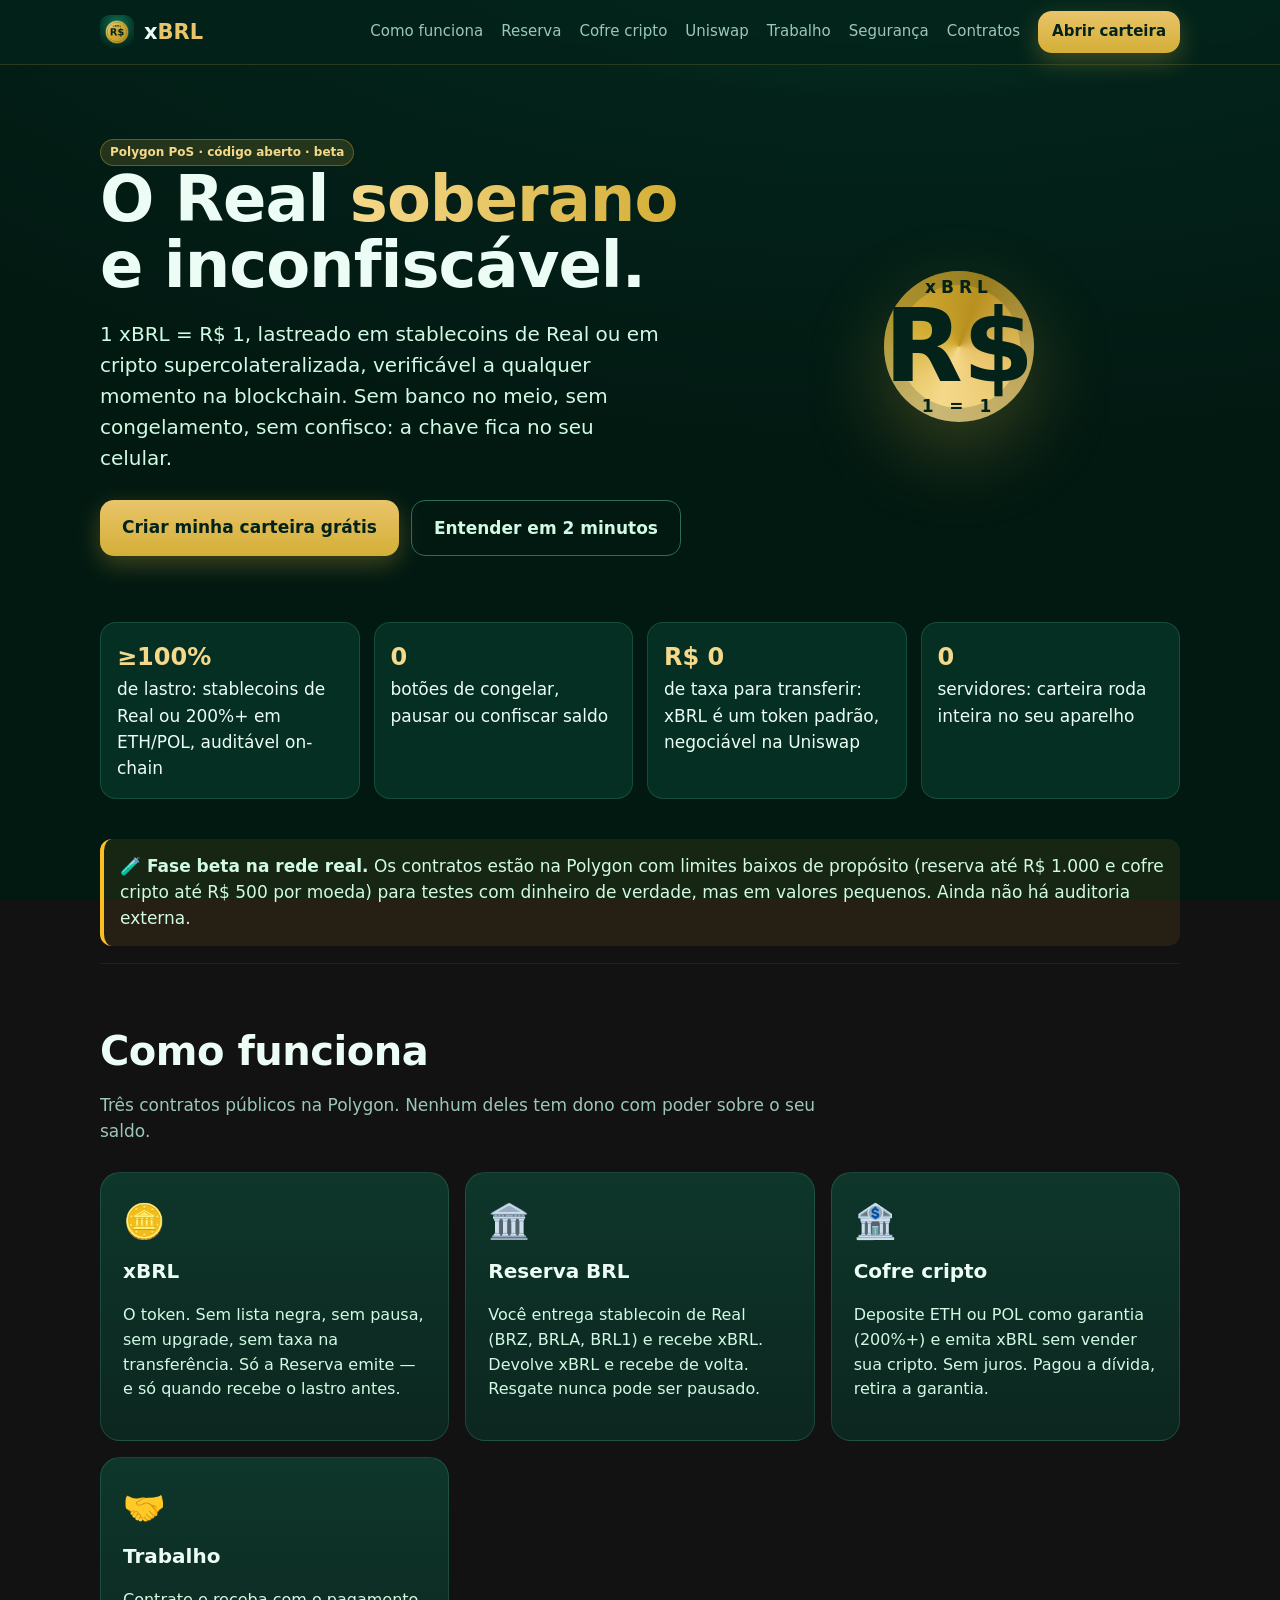
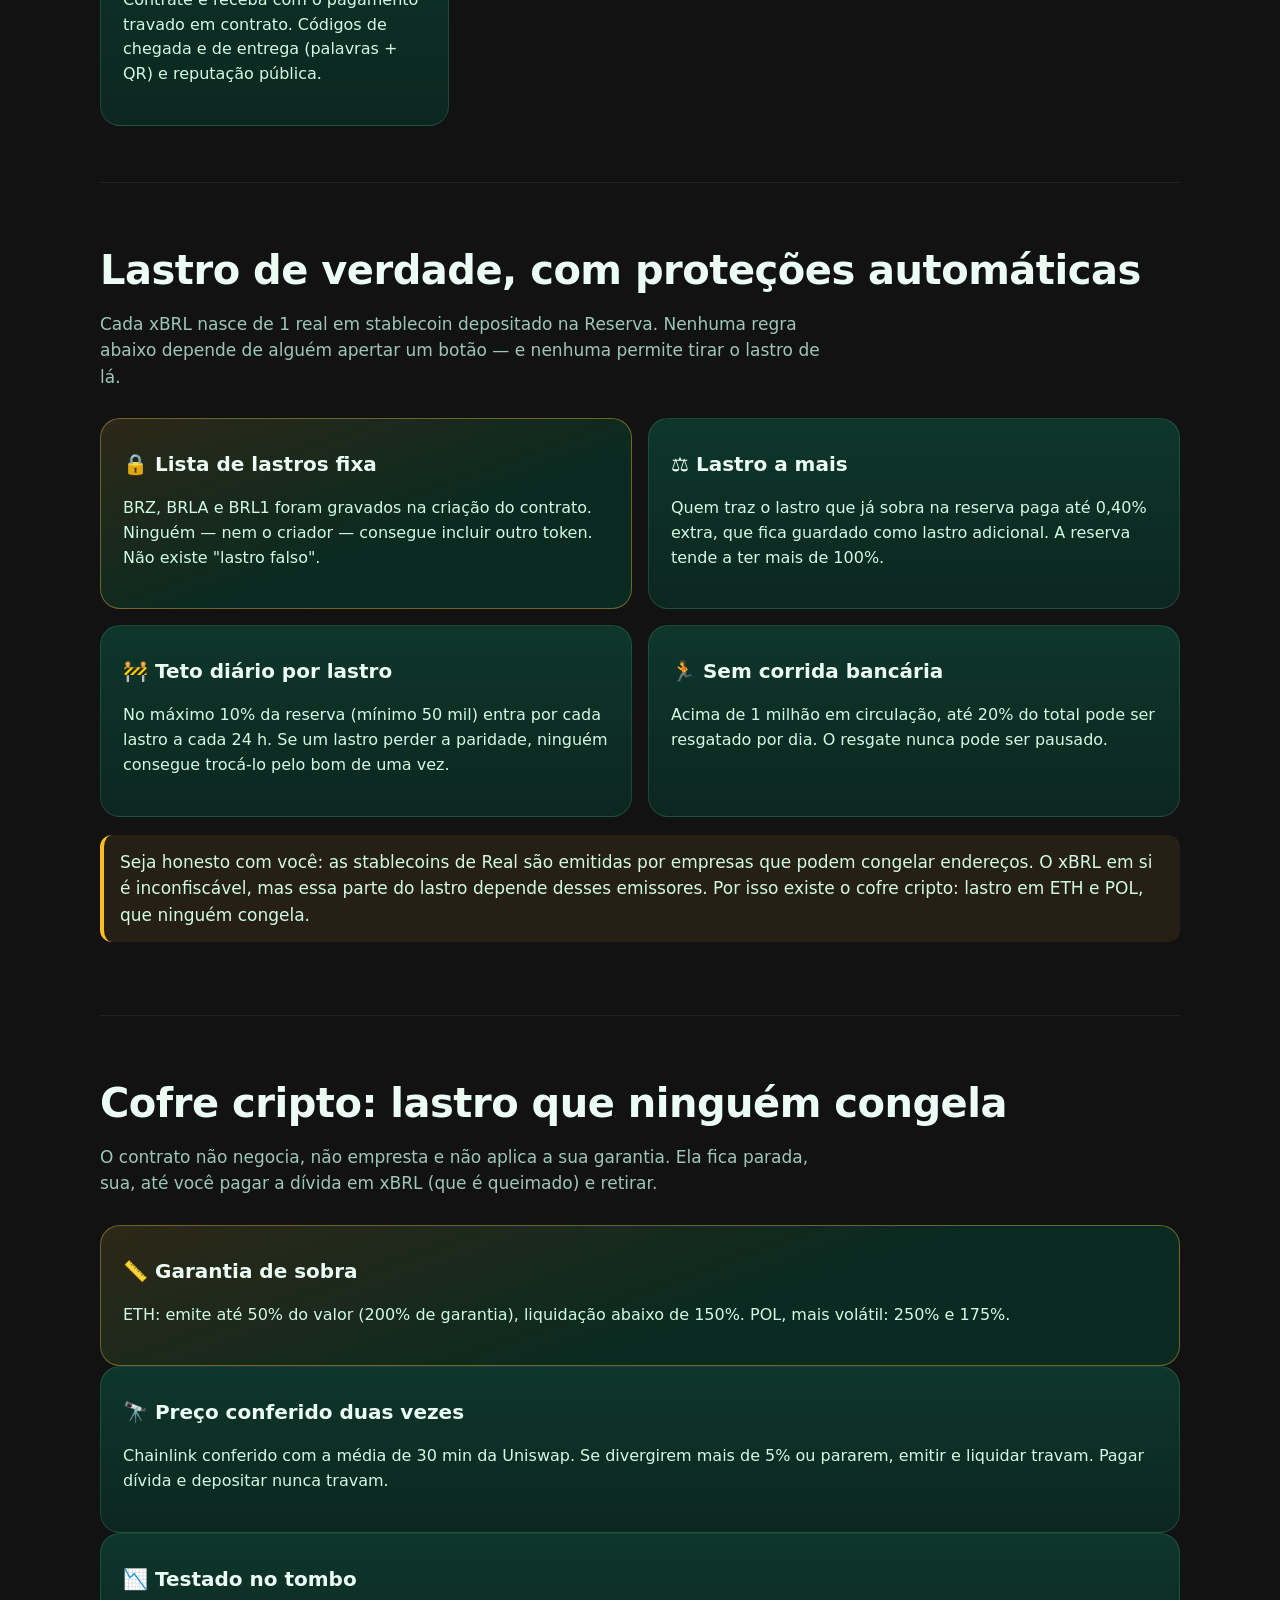
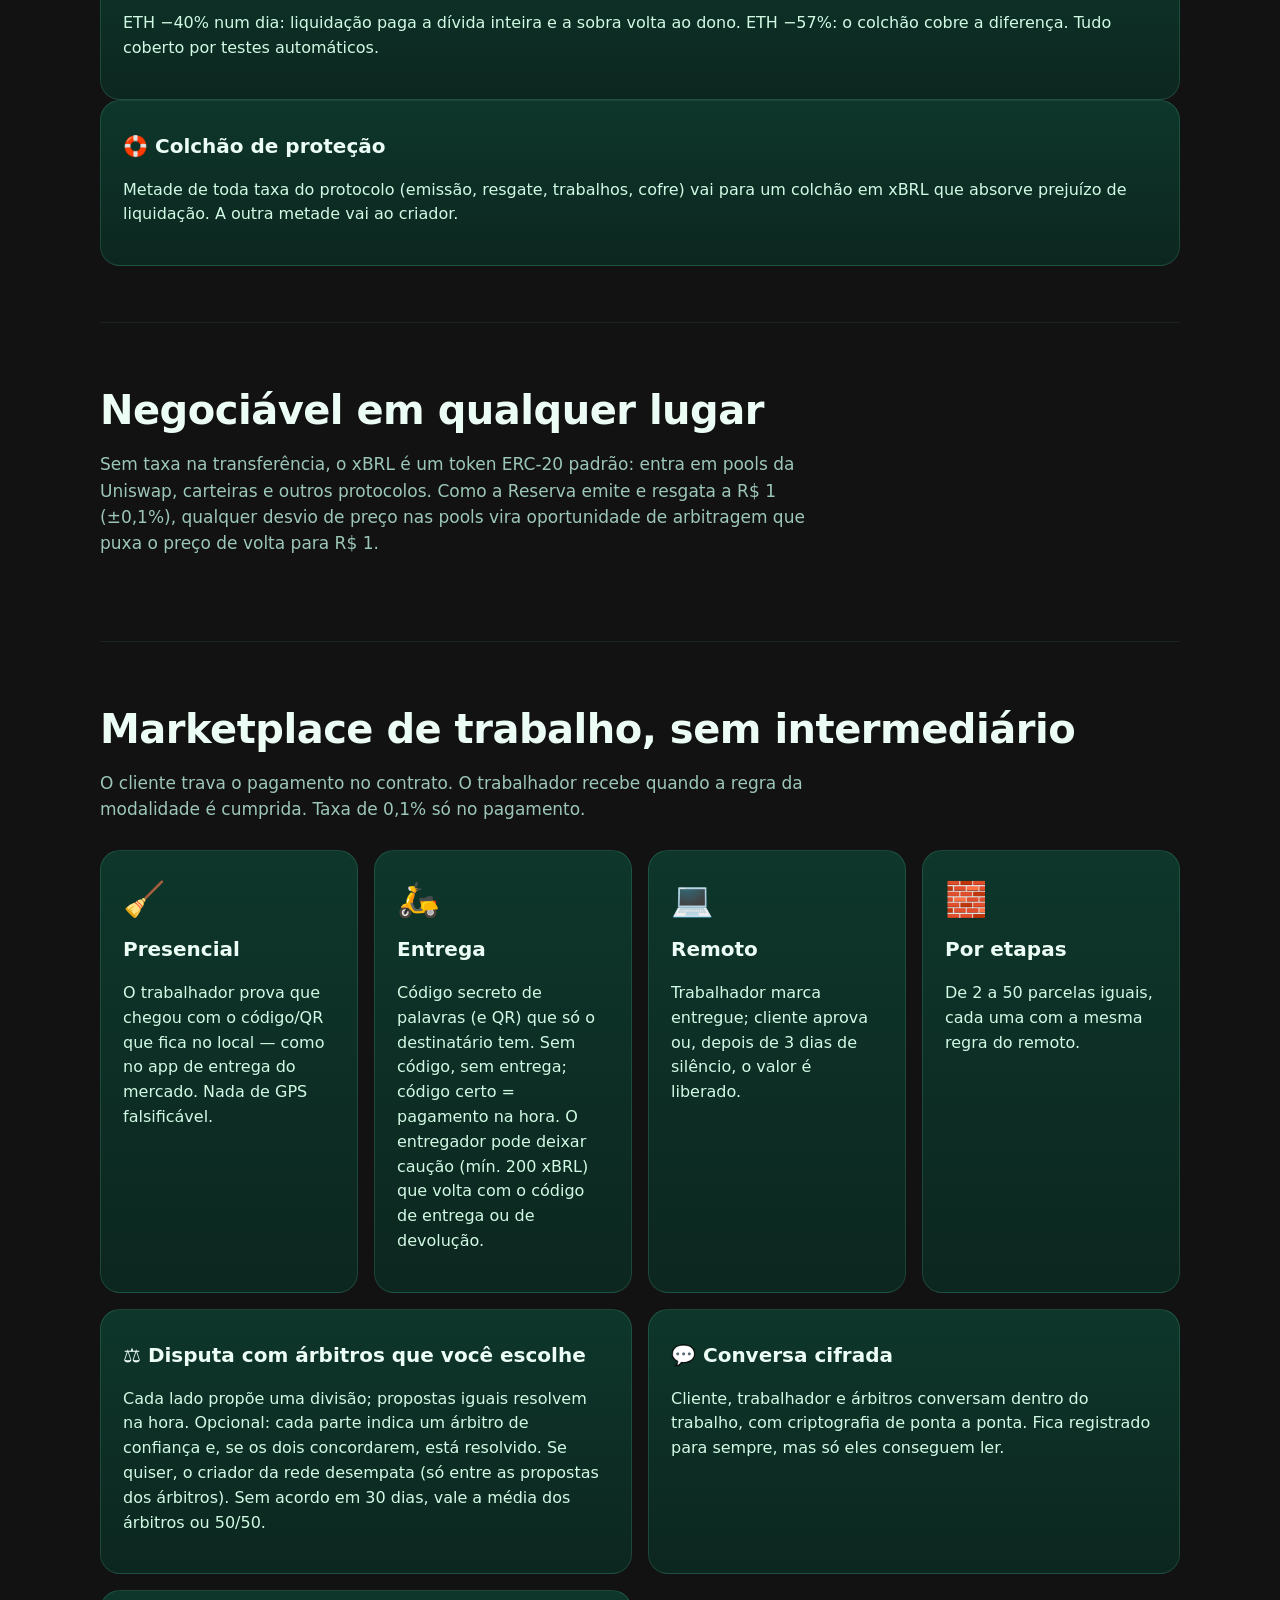
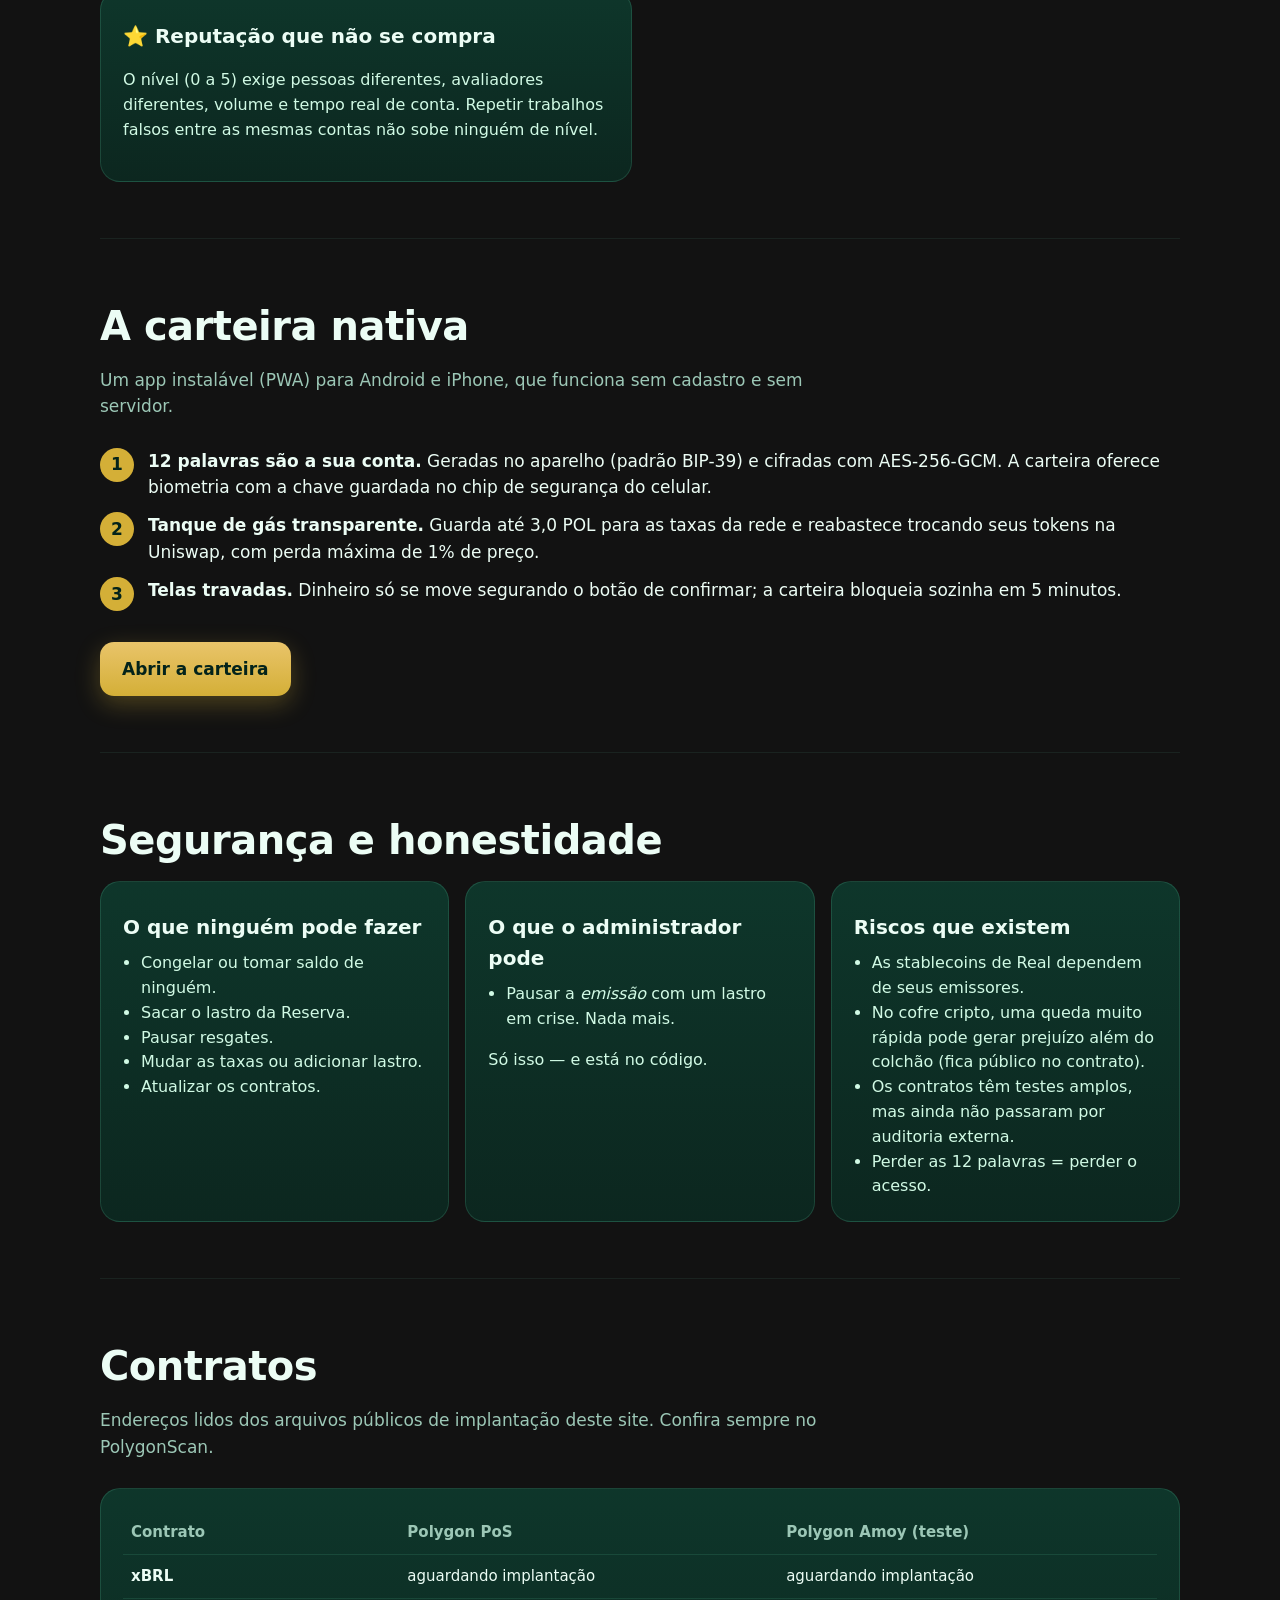
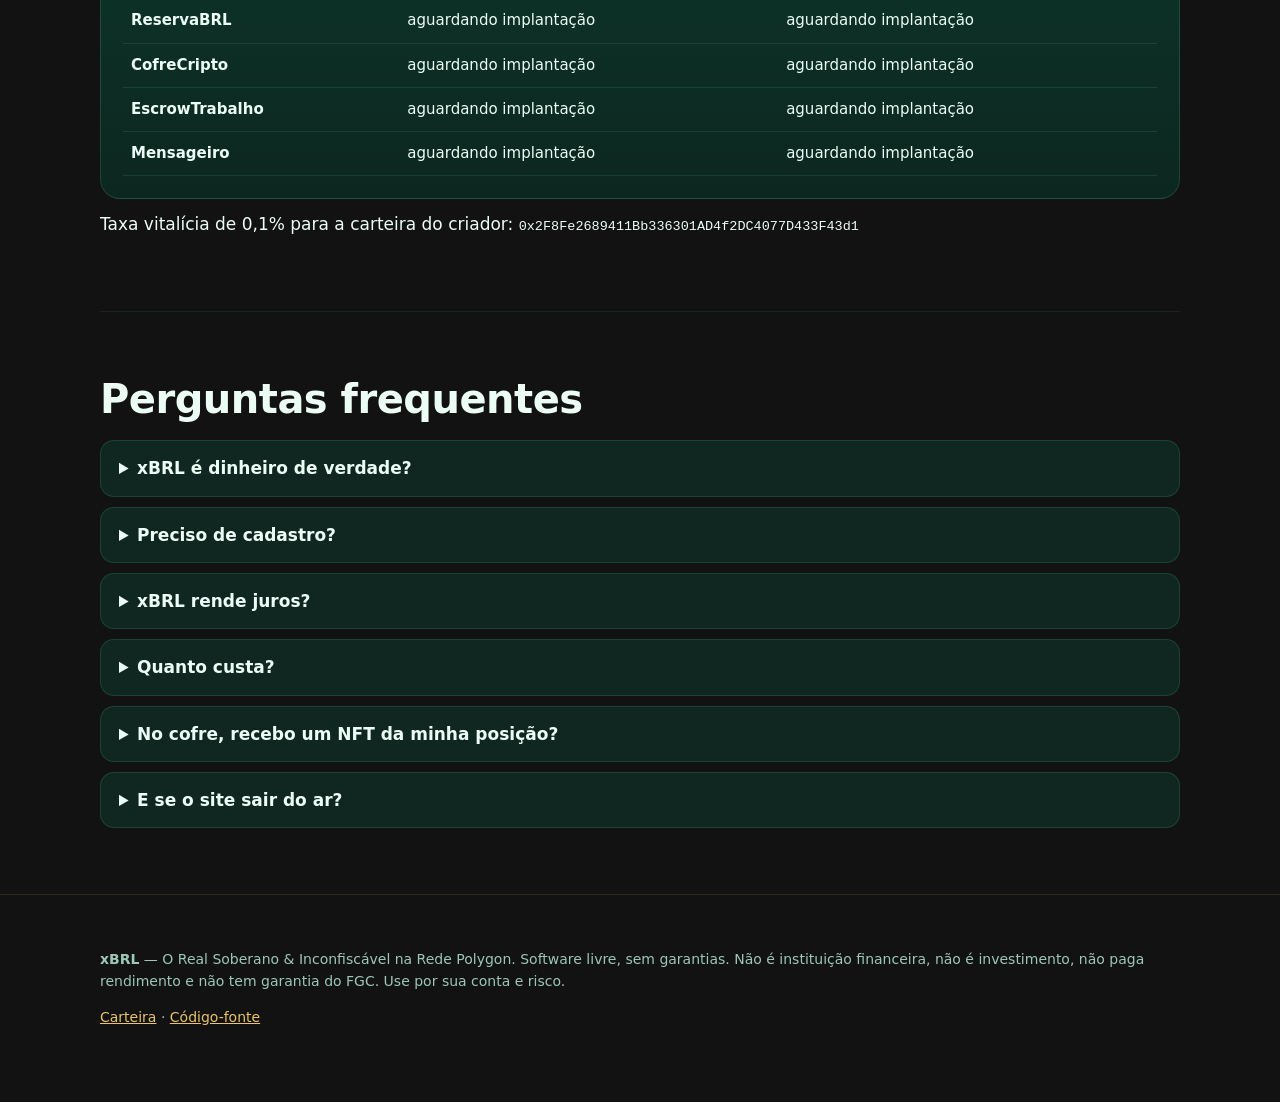
==== commit 04322a78: "Deploy beta: tira o wBRL da lista de lastros e corrige BRL1 para 18 casas A simulação na rede real (" ====
--- a/index.html
+++ b/index.html
@@ -122,7 +122,7 @@
     <p class="sub">Três contratos públicos na Polygon. Nenhum deles tem dono com poder sobre o seu saldo.</p>
     <div class="grade">
       <div class="card"><div class="ic">🪙</div><h3>xBRL</h3><p>O token. Sem lista negra, sem pausa, sem upgrade, sem taxa na transferência. Só a Reserva emite — e só quando recebe o lastro antes.</p></div>
-      <div class="card"><div class="ic">🏛️</div><h3>Reserva BRL</h3><p>Você entrega stablecoin de Real (BRZ, BRLA, BRL1, wBRL) e recebe xBRL. Devolve xBRL e recebe de volta. Resgate nunca pode ser pausado.</p></div>
+      <div class="card"><div class="ic">🏛️</div><h3>Reserva BRL</h3><p>Você entrega stablecoin de Real (BRZ, BRLA, BRL1) e recebe xBRL. Devolve xBRL e recebe de volta. Resgate nunca pode ser pausado.</p></div>
       <div class="card"><div class="ic">🏦</div><h3>Cofre cripto</h3><p>Deposite ETH ou POL como garantia (200%+) e emita xBRL sem vender sua cripto. Sem juros. Pagou a dívida, retira a garantia.</p></div>
       <div class="card"><div class="ic">🤝</div><h3>Trabalho</h3><p>Contrate e receba com o pagamento travado em contrato. Códigos de chegada e de entrega (palavras + QR) e reputação pública.</p></div>
     </div>
@@ -132,7 +132,7 @@
     <h2>Lastro de verdade, com proteções automáticas</h2>
     <p class="sub">Cada xBRL nasce de 1 real em stablecoin depositado na Reserva. Nenhuma regra abaixo depende de alguém apertar um botão — e nenhuma permite tirar o lastro de lá.</p>
     <div class="grade duas">
-      <div class="card ouro"><h3>🔒 Lista de lastros fixa</h3><p>BRZ, BRLA, BRL1 e wBRL foram gravados na criação do contrato. Ninguém — nem o criador — consegue incluir outro token. Não existe "lastro falso".</p></div>
+      <div class="card ouro"><h3>🔒 Lista de lastros fixa</h3><p>BRZ, BRLA e BRL1 foram gravados na criação do contrato. Ninguém — nem o criador — consegue incluir outro token. Não existe "lastro falso".</p></div>
       <div class="card"><h3>⚖️ Lastro a mais</h3><p>Quem traz o lastro que já sobra na reserva paga até 0,40% extra, que fica guardado como lastro adicional. A reserva tende a ter mais de 100%.</p></div>
       <div class="card"><h3>🚧 Teto diário por lastro</h3><p>No máximo 10% da reserva (mínimo 50 mil) entra por cada lastro a cada 24 h. Se um lastro perder a paridade, ninguém consegue trocá-lo pelo bom de uma vez.</p></div>
       <div class="card"><h3>🏃 Sem corrida bancária</h3><p>Acima de 1 milhão em circulação, até 20% do total pode ser resgatado por dia. O resgate nunca pode ser pausado.</p></div>
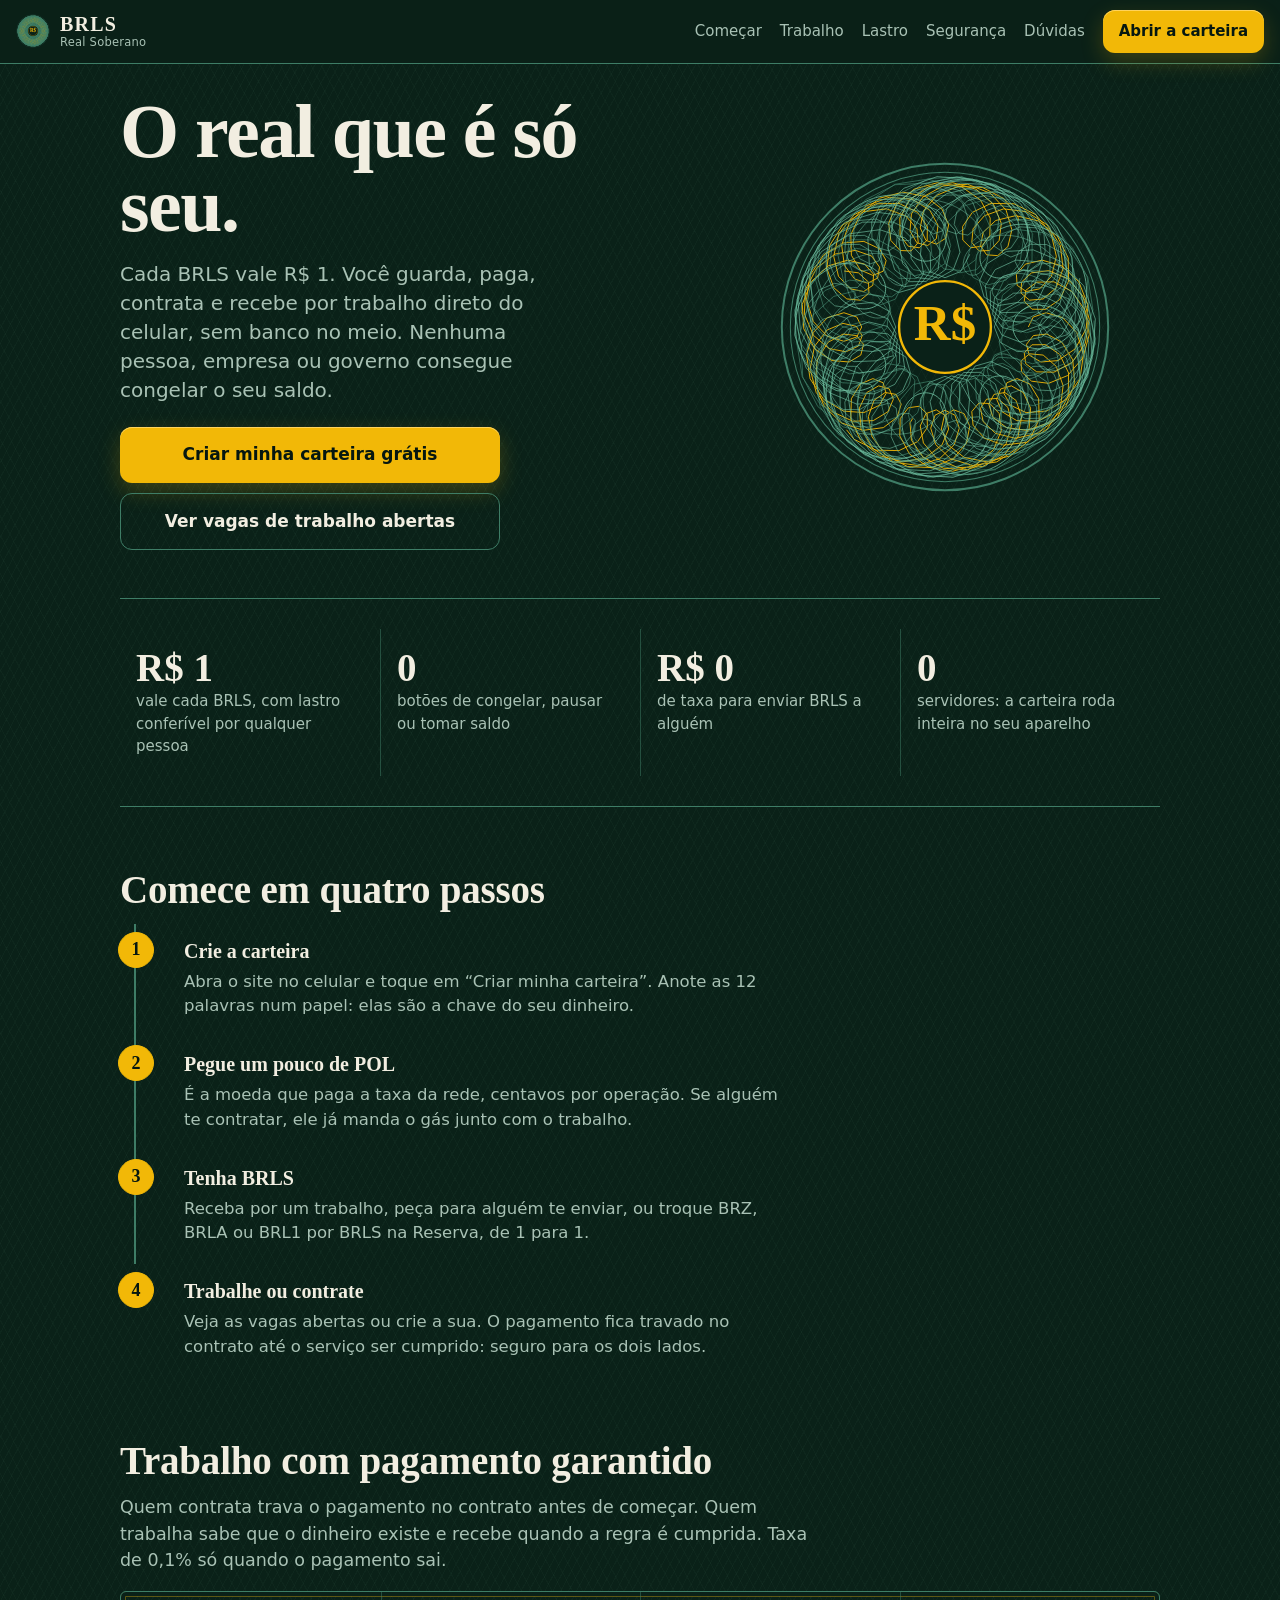
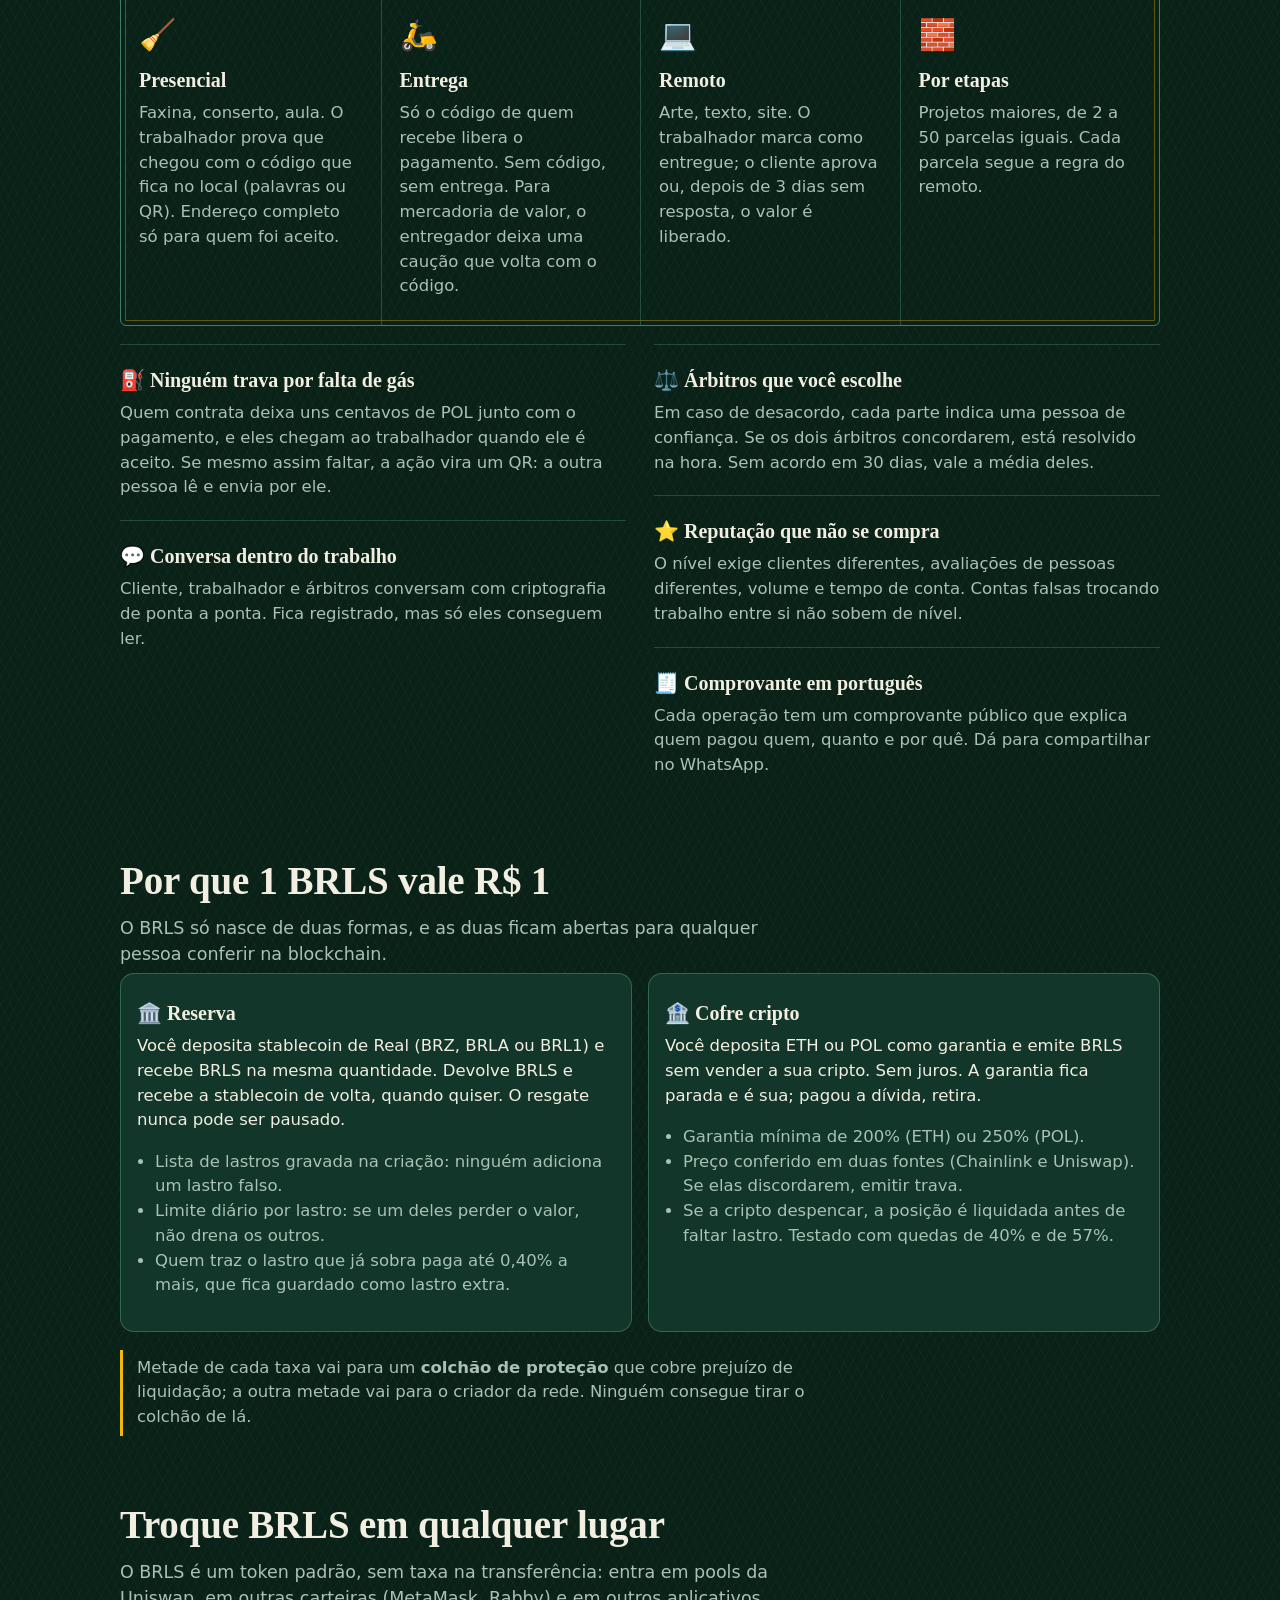
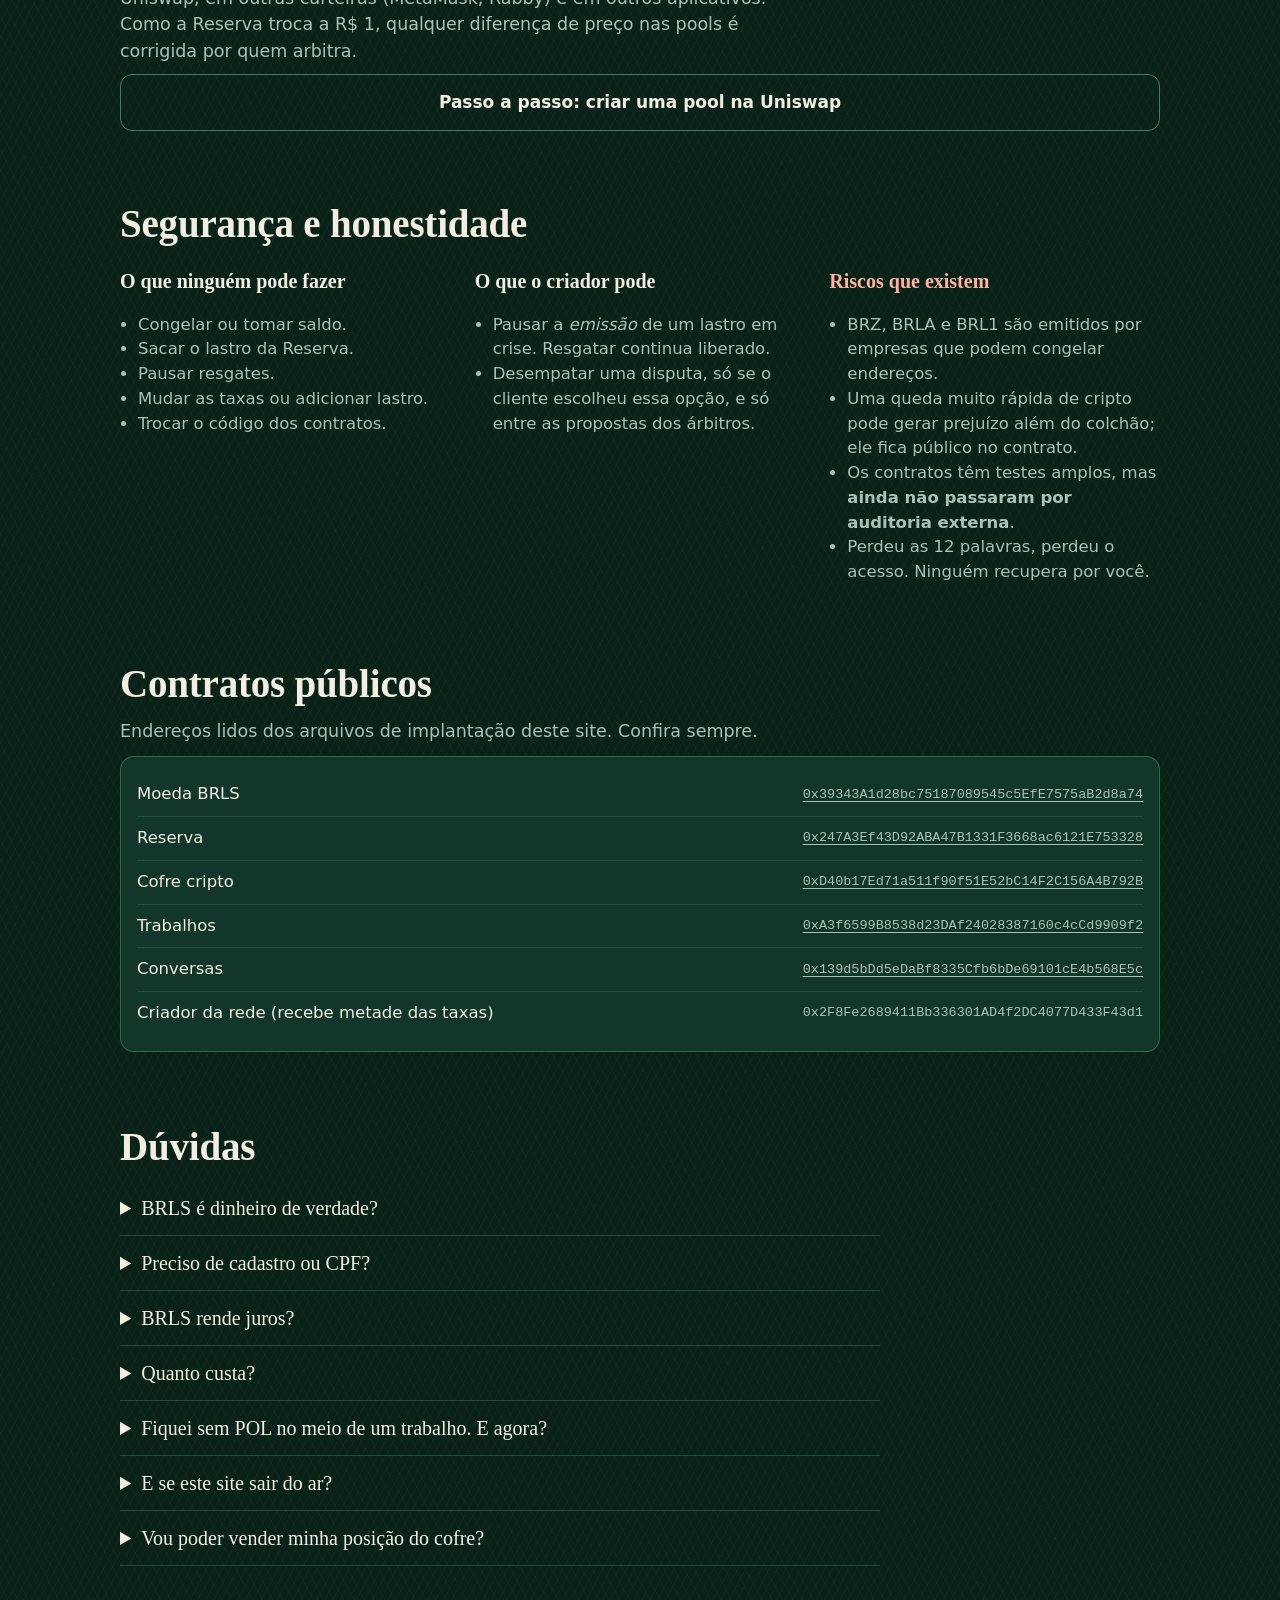
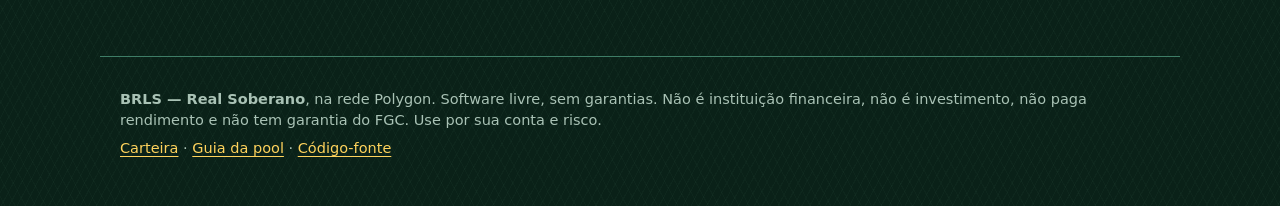
==== commit 461a8b21: "Produção: BRLS (Real Soberano), ações sem gás, kit de gás, comprovante em português e identidade "Cé" ====
--- a/index.html
+++ b/index.html
@@ -3,235 +3,121 @@
 <head>
   <meta charset="utf-8">
   <meta name="viewport" content="width=device-width, initial-scale=1, viewport-fit=cover">
-  <meta name="theme-color" content="#03231A">
+  <meta name="theme-color" content="#0A2118">
   <meta name="color-scheme" content="dark">
-  <title>xBRL — O Real Soberano & Inconfiscável na Polygon</title>
-  <meta name="description" content="xBRL é um Real digital 1:1, lastreado em stablecoins de Real, sem congelamento nem confisco. Carteira própria e marketplace de trabalho sem intermediário.">
-  <meta property="og:title" content="xBRL — O Real Soberano & Inconfiscável">
-  <meta property="og:description" content="1 xBRL = R$ 1. Lastro 100% verificável na Polygon. Ninguém congela, ninguém confisca.">
+  <title>BRLS — Real Soberano: o real que é só seu</title>
+  <meta name="description" content="BRLS é um real digital 1:1 na Polygon. Guarde, pague, contrate e receba por trabalho sem banco no meio. Ninguém congela, ninguém confisca.">
+  <meta property="og:title" content="BRLS — Real Soberano">
+  <meta property="og:description" content="1 BRLS = R$ 1. Lastro verificável na Polygon. Trabalho com pagamento garantido por contrato.">
   <meta property="og:image" content="wallet/icons/icon-512.png">
-  <meta http-equiv="Content-Security-Policy" content="default-src 'self'; script-src 'self' 'unsafe-inline'; style-src 'self' 'unsafe-inline'; img-src 'self' data:; connect-src 'self'; base-uri 'self'; form-action 'none'">
+  <meta http-equiv="Content-Security-Policy" content="default-src 'self'; script-src 'self'; style-src 'self' 'unsafe-inline'; img-src 'self' data:; connect-src 'self'; base-uri 'self'; form-action 'none'">
   <meta name="referrer" content="no-referrer">
   <link rel="icon" href="wallet/icons/icon-192.png" type="image/png">
-  <style>
-    :root {
-      --e950: #021912; --e900: #03231A; --e800: #063B2C; --e700: #0A5A43; --e500: #10B981; --e300: #6EE7B7; --e100: #D1FAE5;
-      --o600: #B8901F; --o500: #D4AF37; --o400: #E9C46A; --o300: #F5D98B;
-      --txt: #ECFDF5; --mudo: #9CC7B6; --aviso: #FBBF24;
-      --fonte: ui-rounded, "SF Pro Rounded", system-ui, -apple-system, "Segoe UI", Roboto, Arial, sans-serif;
-      --mono: ui-monospace, "SF Mono", Menlo, Consolas, monospace;
-    }
-    * { box-sizing: border-box; }
-    html { scroll-behavior: smooth; }
-    body { margin: 0; font-family: var(--fonte); color: var(--txt); line-height: 1.55; font-size: 17px;
-      background: radial-gradient(1400px 700px at 70% -250px, #0E5A43 0%, var(--e900) 50%, var(--e950) 100%) fixed; }
-    a { color: var(--o400); }
-    .wrap { max-width: 1120px; margin: 0 auto; padding: 0 20px; }
-    header { position: sticky; top: 0; z-index: 10; background: rgba(3,35,26,.82); backdrop-filter: blur(10px); border-bottom: 1px solid rgba(212,175,55,.18); }
-    header .wrap { display: flex; align-items: center; gap: 18px; height: 64px; }
-    .marca { display: flex; align-items: center; gap: 10px; font-weight: 900; font-size: 21px; text-decoration: none; color: var(--txt); }
-    .marca img { width: 34px; height: 34px; border-radius: 9px; }
-    .marca b { color: var(--o400); }
-    nav { margin-left: auto; display: flex; gap: 18px; font-size: 15px; }
-    nav a { color: var(--mudo); text-decoration: none; }
-    nav a:hover { color: var(--o300); }
-    .cta { display: inline-block; padding: 14px 22px; border-radius: 14px; font-weight: 800; text-decoration: none; }
-    .cta.ouro { background: linear-gradient(180deg, var(--o400), var(--o500)); color: var(--e900); box-shadow: 0 8px 24px rgba(212,175,55,.3); }
-    .cta.linha { border: 1px solid rgba(110,231,183,.4); color: var(--e100); }
-    header .cta { padding: 9px 14px; font-size: 15px; }
-    .hero { display: grid; grid-template-columns: 1.15fr .85fr; gap: 40px; align-items: center; padding: 72px 0 56px; }
-    .hero h1 { font-size: clamp(38px, 5.6vw, 64px); line-height: 1.04; margin: 0 0 18px; letter-spacing: -1px; }
-    .hero h1 em { font-style: normal; background: linear-gradient(90deg, var(--o300), var(--o500)); -webkit-background-clip: text; background-clip: text; color: transparent; }
-    .hero p.lead { font-size: 20px; color: var(--e100); max-width: 560px; }
-    .acoes { display: flex; gap: 12px; flex-wrap: wrap; margin-top: 26px; }
-    .moeda { aspect-ratio: 1; max-width: 360px; margin: 0 auto; border-radius: 50%; display: grid; place-items: center;
-      background: conic-gradient(from 200deg, var(--o300), var(--o500), var(--o600), var(--o400), var(--o300));
-      box-shadow: 0 30px 80px rgba(212,175,55,.25), inset 0 0 0 14px rgba(3,35,26,.18); color: var(--e900); text-align: center; }
-    .moeda strong { display: block; font-size: clamp(60px, 8vw, 104px); font-weight: 900; line-height: .9; }
-    .moeda span { font-weight: 800; letter-spacing: 5px; }
-    .faixa { display: grid; grid-template-columns: repeat(4, 1fr); gap: 14px; margin: 10px 0 40px; }
-    .faixa div { background: rgba(10,90,67,.35); border: 1px solid rgba(110,231,183,.16); border-radius: 16px; padding: 16px; }
-    .faixa b { display: block; font-size: 24px; color: var(--o300); }
-    section { padding: 56px 0; border-top: 1px solid rgba(110,231,183,.08); }
-    h2 { font-size: clamp(28px, 3.6vw, 40px); margin: 0 0 10px; letter-spacing: -.5px; }
-    .sub { color: var(--mudo); max-width: 720px; margin: 0 0 28px; }
-    .grade { display: grid; grid-template-columns: repeat(3, 1fr); gap: 16px; }
-    .grade.duas { grid-template-columns: repeat(2, 1fr); }
-    .grade.quatro { grid-template-columns: repeat(4, 1fr); }
-    .card { background: linear-gradient(180deg, rgba(10,90,67,.5), rgba(6,59,44,.5)); border: 1px solid rgba(110,231,183,.16); border-radius: 20px; padding: 22px; }
-    .card.ouro { border-color: rgba(212,175,55,.45); background: linear-gradient(160deg, rgba(212,175,55,.14), rgba(6,59,44,.6) 60%); }
-    .card .ic { font-size: 34px; }
-    .card h3 { margin: 8px 0 6px; font-size: 20px; }
-    .card p, .card li { color: var(--e100); font-size: 16px; }
-    .card ul { padding-left: 18px; margin: 8px 0 0; }
-    .selo { display: inline-block; font-size: 12px; font-weight: 800; padding: 3px 9px; border-radius: 99px; background: rgba(212,175,55,.16); color: var(--o300); border: 1px solid rgba(212,175,55,.35); }
-    .fases { display: grid; grid-template-columns: 1fr 1fr; gap: 16px; }
-    .passos { counter-reset: n; list-style: none; padding: 0; display: grid; gap: 12px; }
-    .passos li { counter-increment: n; display: flex; gap: 14px; align-items: flex-start; }
-    .passos li::before { content: counter(n); flex: 0 0 34px; height: 34px; border-radius: 50%; display: grid; place-items: center; font-weight: 900; background: var(--o500); color: var(--e900); }
-    table { width: 100%; border-collapse: collapse; font-size: 15px; }
-    th, td { text-align: left; padding: 10px 8px; border-bottom: 1px solid rgba(110,231,183,.12); vertical-align: top; }
-    th { color: var(--mudo); font-weight: 600; }
-    td code, .mono { font-family: var(--mono); font-size: 13.5px; word-break: break-all; }
-    details { background: rgba(10,90,67,.3); border: 1px solid rgba(110,231,183,.14); border-radius: 14px; padding: 14px 18px; margin: 10px 0; }
-    summary { cursor: pointer; font-weight: 700; }
-    .aviso { border-left: 4px solid var(--aviso); background: rgba(251,191,36,.08); padding: 14px 16px; border-radius: 12px; color: var(--e100); }
-    footer { padding: 40px 0 60px; color: var(--mudo); font-size: 14px; border-top: 1px solid rgba(212,175,55,.15); }
-    @media (max-width: 880px) {
-      .hero, .fases, .grade, .grade.duas, .grade.quatro, .faixa { grid-template-columns: 1fr; }
-      nav { display: none; }
-      .hero { padding-top: 40px; }
-      .moeda { max-width: 240px; }
-    }
-  </style>
+  <link rel="stylesheet" href="wallet/estilo.css">
+  <link rel="stylesheet" href="site.css">
 </head>
-<body>
-<header>
-  <div class="wrap">
-    <a class="marca" href="#"><img src="wallet/icons/icon-192.png" alt=""><span>x<b>BRL</b></span></a>
-    <nav aria-label="Seções"><a href="#como">Como funciona</a><a href="#reserva">Reserva</a><a href="#cofre">Cofre cripto</a><a href="#uniswap">Uniswap</a><a href="#trabalho">Trabalho</a><a href="#seguranca">Segurança</a><a href="#contratos">Contratos</a></nav>
-    <a class="cta ouro" href="wallet/">Abrir carteira</a>
-  </div>
+<body class="site">
+<header class="cab">
+  <a id="marca" class="marca-link" href="#topo" aria-label="BRLS, início da página"></a>
+  <nav aria-label="Seções"><a href="#comecar">Começar</a><a href="#trabalho">Trabalho</a><a href="#lastro">Lastro</a><a href="#seguranca">Segurança</a><a href="#faq">Dúvidas</a></nav>
+  <a class="btn prim pequeno" href="wallet/">Abrir a carteira</a>
 </header>
 
-<main class="wrap">
-  <div class="hero">
-    <div>
-      <span class="selo">Polygon PoS · código aberto · beta</span>
-      <h1>O Real <em>soberano</em> e inconfiscável.</h1>
-      <p class="lead">1 xBRL = R$ 1, lastreado em stablecoins de Real ou em cripto supercolateralizada, verificável a qualquer momento na blockchain. Sem banco no meio, sem congelamento, sem confisco: a chave fica no seu celular.</p>
-      <div class="acoes">
-        <a class="cta ouro" href="wallet/">Criar minha carteira grátis</a>
-        <a class="cta linha" href="#como">Entender em 2 minutos</a>
-      </div>
+<main id="topo">
+  <section class="capa">
+    <div class="capa-texto">
+      <h1>O real que é só seu.</h1>
+      <p class="lead">Cada BRLS vale R$ 1. Você guarda, paga, contrata e recebe por trabalho direto do celular, sem banco no meio. Nenhuma pessoa, empresa ou governo consegue congelar o seu saldo.</p>
+      <a class="btn prim" href="wallet/">Criar minha carteira grátis</a>
+      <a class="btn sec" href="wallet/">Ver vagas de trabalho abertas</a>
     </div>
-    <div class="moeda" aria-hidden="true"><div><span>xBRL</span><strong>R$</strong><span>1 = 1</span></div></div>
-  </div>
+    <div class="capa-roseta" id="roseta-capa" aria-hidden="true"></div>
+  </section>
 
-  <div class="faixa">
-    <div><b>≥100%</b>de lastro: stablecoins de Real ou 200%+ em ETH/POL, auditável on-chain</div>
-    <div><b>0</b>botões de congelar, pausar ou confiscar saldo</div>
-    <div><b>R$ 0</b>de taxa para transferir: xBRL é um token padrão, negociável na Uniswap</div>
-    <div><b>0</b>servidores: carteira roda inteira no seu aparelho</div>
-  </div>
+  <section class="numeros" aria-label="O BRLS em números">
+    <p><b>R$ 1</b>vale cada BRLS, com lastro conferível por qualquer pessoa</p>
+    <p><b>0</b>botões de congelar, pausar ou tomar saldo</p>
+    <p><b>R$ 0</b>de taxa para enviar BRLS a alguém</p>
+    <p><b>0</b>servidores: a carteira roda inteira no seu aparelho</p>
+  </section>
 
-  <p class="aviso"><b>🧪 Fase beta na rede real.</b> Os contratos estão na Polygon com limites baixos de propósito (reserva até R$ 1.000 e cofre cripto até R$ 500 por moeda) para testes com dinheiro de verdade, mas em valores pequenos. Ainda não há auditoria externa.</p>
+  <section id="comecar">
+    <h2>Comece em quatro passos</h2>
+    <ol class="passos grande">
+      <li><b>Crie a carteira</b><p>Abra o site no celular e toque em “Criar minha carteira”. Anote as 12 palavras num papel: elas são a chave do seu dinheiro.</p></li>
+      <li><b>Pegue um pouco de POL</b><p>É a moeda que paga a taxa da rede, centavos por operação. Se alguém te contratar, ele já manda o gás junto com o trabalho.</p></li>
+      <li><b>Tenha BRLS</b><p>Receba por um trabalho, peça para alguém te enviar, ou troque BRZ, BRLA ou BRL1 por BRLS na Reserva, de 1 para 1.</p></li>
+      <li><b>Trabalhe ou contrate</b><p>Veja as vagas abertas ou crie a sua. O pagamento fica travado no contrato até o serviço ser cumprido: seguro para os dois lados.</p></li>
+    </ol>
+  </section>
 
-  <section id="como">
-    <h2>Como funciona</h2>
-    <p class="sub">Três contratos públicos na Polygon. Nenhum deles tem dono com poder sobre o seu saldo.</p>
-    <div class="grade">
-      <div class="card"><div class="ic">🪙</div><h3>xBRL</h3><p>O token. Sem lista negra, sem pausa, sem upgrade, sem taxa na transferência. Só a Reserva emite — e só quando recebe o lastro antes.</p></div>
-      <div class="card"><div class="ic">🏛️</div><h3>Reserva BRL</h3><p>Você entrega stablecoin de Real (BRZ, BRLA, BRL1) e recebe xBRL. Devolve xBRL e recebe de volta. Resgate nunca pode ser pausado.</p></div>
-      <div class="card"><div class="ic">🏦</div><h3>Cofre cripto</h3><p>Deposite ETH ou POL como garantia (200%+) e emita xBRL sem vender sua cripto. Sem juros. Pagou a dívida, retira a garantia.</p></div>
-      <div class="card"><div class="ic">🤝</div><h3>Trabalho</h3><p>Contrate e receba com o pagamento travado em contrato. Códigos de chegada e de entrega (palavras + QR) e reputação pública.</p></div>
+  <section id="trabalho">
+    <h2>Trabalho com pagamento garantido</h2>
+    <p class="sub">Quem contrata trava o pagamento no contrato antes de começar. Quem trabalha sabe que o dinheiro existe e recebe quando a regra é cumprida. Taxa de 0,1% só quando o pagamento sai.</p>
+    <div class="modos">
+      <article><span class="ic">🧹</span><h3>Presencial</h3><p>Faxina, conserto, aula. O trabalhador prova que chegou com o código que fica no local (palavras ou QR). Endereço completo só para quem foi aceito.</p></article>
+      <article><span class="ic">🛵</span><h3>Entrega</h3><p>Só o código de quem recebe libera o pagamento. Sem código, sem entrega. Para mercadoria de valor, o entregador deixa uma caução que volta com o código.</p></article>
+      <article><span class="ic">💻</span><h3>Remoto</h3><p>Arte, texto, site. O trabalhador marca como entregue; o cliente aprova ou, depois de 3 dias sem resposta, o valor é liberado.</p></article>
+      <article><span class="ic">🧱</span><h3>Por etapas</h3><p>Projetos maiores, de 2 a 50 parcelas iguais. Cada parcela segue a regra do remoto.</p></article>
+    </div>
+    <div class="destaques">
+      <article><h3>⛽ Ninguém trava por falta de gás</h3><p>Quem contrata deixa uns centavos de POL junto com o pagamento, e eles chegam ao trabalhador quando ele é aceito. Se mesmo assim faltar, a ação vira um QR: a outra pessoa lê e envia por ele.</p></article>
+      <article><h3>💬 Conversa dentro do trabalho</h3><p>Cliente, trabalhador e árbitros conversam com criptografia de ponta a ponta. Fica registrado, mas só eles conseguem ler.</p></article>
+      <article><h3>⚖️ Árbitros que você escolhe</h3><p>Em caso de desacordo, cada parte indica uma pessoa de confiança. Se os dois árbitros concordarem, está resolvido na hora. Sem acordo em 30 dias, vale a média deles.</p></article>
+      <article><h3>⭐ Reputação que não se compra</h3><p>O nível exige clientes diferentes, avaliações de pessoas diferentes, volume e tempo de conta. Contas falsas trocando trabalho entre si não sobem de nível.</p></article>
+      <article><h3>🧾 Comprovante em português</h3><p>Cada operação tem um comprovante público que explica quem pagou quem, quanto e por quê. Dá para compartilhar no WhatsApp.</p></article>
     </div>
   </section>
 
-  <section id="reserva">
-    <h2>Lastro de verdade, com proteções automáticas</h2>
-    <p class="sub">Cada xBRL nasce de 1 real em stablecoin depositado na Reserva. Nenhuma regra abaixo depende de alguém apertar um botão — e nenhuma permite tirar o lastro de lá.</p>
-    <div class="grade duas">
-      <div class="card ouro"><h3>🔒 Lista de lastros fixa</h3><p>BRZ, BRLA e BRL1 foram gravados na criação do contrato. Ninguém — nem o criador — consegue incluir outro token. Não existe "lastro falso".</p></div>
-      <div class="card"><h3>⚖️ Lastro a mais</h3><p>Quem traz o lastro que já sobra na reserva paga até 0,40% extra, que fica guardado como lastro adicional. A reserva tende a ter mais de 100%.</p></div>
-      <div class="card"><h3>🚧 Teto diário por lastro</h3><p>No máximo 10% da reserva (mínimo 50 mil) entra por cada lastro a cada 24 h. Se um lastro perder a paridade, ninguém consegue trocá-lo pelo bom de uma vez.</p></div>
-      <div class="card"><h3>🏃 Sem corrida bancária</h3><p>Acima de 1 milhão em circulação, até 20% do total pode ser resgatado por dia. O resgate nunca pode ser pausado.</p></div>
+  <section id="lastro">
+    <h2>Por que 1 BRLS vale R$ 1</h2>
+    <p class="sub">O BRLS só nasce de duas formas, e as duas ficam abertas para qualquer pessoa conferir na blockchain.</p>
+    <div class="dupla">
+      <article class="cartao"><h3>🏛️ Reserva</h3><p>Você deposita stablecoin de Real (BRZ, BRLA ou BRL1) e recebe BRLS na mesma quantidade. Devolve BRLS e recebe a stablecoin de volta, quando quiser. O resgate nunca pode ser pausado.</p>
+        <ul><li>Lista de lastros gravada na criação: ninguém adiciona um lastro falso.</li><li>Limite diário por lastro: se um deles perder o valor, não drena os outros.</li><li>Quem traz o lastro que já sobra paga até 0,40% a mais, que fica guardado como lastro extra.</li></ul></article>
+      <article class="cartao"><h3>🏦 Cofre cripto</h3><p>Você deposita ETH ou POL como garantia e emite BRLS sem vender a sua cripto. Sem juros. A garantia fica parada e é sua; pagou a dívida, retira.</p>
+        <ul><li>Garantia mínima de 200% (ETH) ou 250% (POL).</li><li>Preço conferido em duas fontes (Chainlink e Uniswap). Se elas discordarem, emitir trava.</li><li>Se a cripto despencar, a posição é liquidada antes de faltar lastro. Testado com quedas de 40% e de 57%.</li></ul></article>
     </div>
-    <p class="aviso" style="margin-top:18px">Seja honesto com você: as stablecoins de Real são emitidas por empresas que podem congelar endereços. O xBRL em si é inconfiscável, mas essa parte do lastro depende desses emissores. Por isso existe o cofre cripto: lastro em ETH e POL, que ninguém congela.</p>
-  </section>
-
-  <section id="cofre">
-    <h2>Cofre cripto: lastro que ninguém congela</h2>
-    <p class="sub">O contrato não negocia, não empresta e não aplica a sua garantia. Ela fica parada, sua, até você pagar a dívida em xBRL (que é queimado) e retirar.</p>
-    <div class="grid">
-      <div class="card ouro"><h3>📏 Garantia de sobra</h3><p>ETH: emite até 50% do valor (200% de garantia), liquidação abaixo de 150%. POL, mais volátil: 250% e 175%.</p></div>
-      <div class="card"><h3>🔭 Preço conferido duas vezes</h3><p>Chainlink conferido com a média de 30 min da Uniswap. Se divergirem mais de 5% ou pararem, emitir e liquidar travam. Pagar dívida e depositar nunca travam.</p></div>
-      <div class="card"><h3>📉 Testado no tombo</h3><p>ETH −40% num dia: liquidação paga a dívida inteira e a sobra volta ao dono. ETH −57%: o colchão cobre a diferença. Tudo coberto por testes automáticos.</p></div>
-      <div class="card"><h3>🛟 Colchão de proteção</h3><p>Metade de toda taxa do protocolo (emissão, resgate, trabalhos, cofre) vai para um colchão em xBRL que absorve prejuízo de liquidação. A outra metade vai ao criador.</p></div>
-    </div>
+    <p class="nota">Metade de cada taxa vai para um <b>colchão de proteção</b> que cobre prejuízo de liquidação; a outra metade vai para o criador da rede. Ninguém consegue tirar o colchão de lá.</p>
   </section>
 
   <section id="uniswap">
-    <h2>Negociável em qualquer lugar</h2>
-    <p class="sub">Sem taxa na transferência, o xBRL é um token ERC-20 padrão: entra em pools da Uniswap, carteiras e outros protocolos. Como a Reserva emite e resgata a R$ 1 (±0,1%), qualquer desvio de preço nas pools vira oportunidade de arbitragem que puxa o preço de volta para R$ 1.</p>
-  </section>
-
-  <section id="trabalho">
-    <h2>Marketplace de trabalho, sem intermediário</h2>
-    <p class="sub">O cliente trava o pagamento no contrato. O trabalhador recebe quando a regra da modalidade é cumprida. Taxa de 0,1% só no pagamento.</p>
-    <div class="grade quatro">
-      <div class="card"><div class="ic">🧹</div><h3>Presencial</h3><p>O trabalhador prova que chegou com o código/QR que fica no local — como no app de entrega do mercado. Nada de GPS falsificável.</p></div>
-      <div class="card"><div class="ic">🛵</div><h3>Entrega</h3><p>Código secreto de palavras (e QR) que só o destinatário tem. Sem código, sem entrega; código certo = pagamento na hora. O entregador pode deixar caução (mín. 200 xBRL) que volta com o código de entrega ou de devolução.</p></div>
-      <div class="card"><div class="ic">💻</div><h3>Remoto</h3><p>Trabalhador marca entregue; cliente aprova ou, depois de 3 dias de silêncio, o valor é liberado.</p></div>
-      <div class="card"><div class="ic">🧱</div><h3>Por etapas</h3><p>De 2 a 50 parcelas iguais, cada uma com a mesma regra do remoto.</p></div>
-    </div>
-    <div class="grade duas" style="margin-top:16px">
-      <div class="card"><h3>⚖️ Disputa com árbitros que você escolhe</h3><p>Cada lado propõe uma divisão; propostas iguais resolvem na hora. Opcional: cada parte indica um árbitro de confiança e, se os dois concordarem, está resolvido. Se quiser, o criador da rede desempata (só entre as propostas dos árbitros). Sem acordo em 30 dias, vale a média dos árbitros ou 50/50.</p></div>
-      <div class="card"><h3>💬 Conversa cifrada</h3><p>Cliente, trabalhador e árbitros conversam dentro do trabalho, com criptografia de ponta a ponta. Fica registrado para sempre, mas só eles conseguem ler.</p></div>
-      <div class="card"><h3>⭐ Reputação que não se compra</h3><p>O nível (0 a 5) exige pessoas diferentes, avaliadores diferentes, volume e tempo real de conta. Repetir trabalhos falsos entre as mesmas contas não sobe ninguém de nível.</p></div>
-    </div>
-  </section>
-
-  <section id="carteira">
-    <h2>A carteira nativa</h2>
-    <p class="sub">Um app instalável (PWA) para Android e iPhone, que funciona sem cadastro e sem servidor.</p>
-    <ol class="passos">
-      <li><div><b>12 palavras são a sua conta.</b> Geradas no aparelho (padrão BIP-39) e cifradas com AES-256-GCM. A carteira oferece biometria com a chave guardada no chip de segurança do celular.</div></li>
-      <li><div><b>Tanque de gás transparente.</b> Guarda até 3,0 POL para as taxas da rede e reabastece trocando seus tokens na Uniswap, com perda máxima de 1% de preço.</div></li>
-      <li><div><b>Telas travadas.</b> Dinheiro só se move segurando o botão de confirmar; a carteira bloqueia sozinha em 5 minutos.</div></li>
-    </ol>
-    <a class="cta ouro" href="wallet/" style="margin-top:14px">Abrir a carteira</a>
+    <h2>Troque BRLS em qualquer lugar</h2>
+    <p class="sub">O BRLS é um token padrão, sem taxa na transferência: entra em pools da Uniswap, em outras carteiras (MetaMask, Rabby) e em outros aplicativos. Como a Reserva troca a R$ 1, qualquer diferença de preço nas pools é corrigida por quem arbitra.</p>
+    <a class="btn sec" href="guia-pool.html">Passo a passo: criar uma pool na Uniswap</a>
   </section>
 
   <section id="seguranca">
     <h2>Segurança e honestidade</h2>
-    <div class="grade">
-      <div class="card"><h3>O que ninguém pode fazer</h3><ul><li>Congelar ou tomar saldo de ninguém.</li><li>Sacar o lastro da Reserva.</li><li>Pausar resgates.</li><li>Mudar as taxas ou adicionar lastro.</li><li>Atualizar os contratos.</li></ul></div>
-      <div class="card"><h3>O que o administrador pode</h3><ul><li>Pausar a <em>emissão</em> com um lastro em crise. Nada mais.</li></ul><p>Só isso — e está no código.</p></div>
-      <div class="card"><h3>Riscos que existem</h3><ul><li>As stablecoins de Real dependem de seus emissores.</li><li>No cofre cripto, uma queda muito rápida pode gerar prejuízo além do colchão (fica público no contrato).</li><li>Os contratos têm testes amplos, mas ainda não passaram por auditoria externa.</li><li>Perder as 12 palavras = perder o acesso.</li></ul></div>
+    <div class="tres">
+      <article><h3>O que ninguém pode fazer</h3><ul><li>Congelar ou tomar saldo.</li><li>Sacar o lastro da Reserva.</li><li>Pausar resgates.</li><li>Mudar as taxas ou adicionar lastro.</li><li>Trocar o código dos contratos.</li></ul></article>
+      <article><h3>O que o criador pode</h3><ul><li>Pausar a <i>emissão</i> de um lastro em crise. Resgatar continua liberado.</li><li>Desempatar uma disputa, só se o cliente escolheu essa opção, e só entre as propostas dos árbitros.</li></ul></article>
+      <article class="risco"><h3>Riscos que existem</h3><ul><li>BRZ, BRLA e BRL1 são emitidos por empresas que podem congelar endereços.</li><li>Uma queda muito rápida de cripto pode gerar prejuízo além do colchão; ele fica público no contrato.</li><li>Os contratos têm testes amplos, mas <b>ainda não passaram por auditoria externa</b>.</li><li>Perdeu as 12 palavras, perdeu o acesso. Ninguém recupera por você.</li></ul></article>
     </div>
   </section>
 
   <section id="contratos">
-    <h2>Contratos</h2>
-    <p class="sub">Endereços lidos dos arquivos públicos de implantação deste site. Confira sempre no PolygonScan.</p>
-    <div class="card" id="tabela-contratos"><p class="mudo">Carregando…</p></div>
-    <p class="mudo" style="margin-top:12px">Taxa vitalícia de 0,1% para a carteira do criador: <span class="mono">0x2F8Fe2689411Bb336301AD4f2DC4077D433F43d1</span></p>
+    <h2>Contratos públicos</h2>
+    <p class="sub">Endereços lidos dos arquivos de implantação deste site. Confira sempre.</p>
+    <div class="cartao" id="tabela-contratos"><p class="mudo">Carregando…</p></div>
   </section>
 
   <section id="faq">
-    <h2>Perguntas frequentes</h2>
-    <details><summary>xBRL é dinheiro de verdade?</summary><p>É um token que vale R$ 1 porque cada unidade é lastreada por R$ 1 em stablecoins de Real (BRZ, BRLA) guardadas no contrato da Reserva, e pode ser resgatada por elas a qualquer momento.</p></details>
-    <details><summary>Preciso de cadastro?</summary><p>Não. A carteira cria sua conta no próprio aparelho. Para trocar reais por BRZ/BRLA você usa a corretora ou o emissor de sua preferência.</p></details>
-    <details><summary>xBRL rende juros?</summary><p>Não. xBRL não promete nem paga rendimento. Ele é um Real digital que você controla sozinho.</p></details>
-    <details><summary>Quanto custa?</summary><p>Transferir xBRL não tem taxa do protocolo. Emitir, resgatar e receber pagamento de trabalho custam 0,1%. A rede Polygon cobra centavos de POL por operação.</p></details>
-    <details><summary>No cofre, recebo um NFT da minha posição?</summary><p>Hoje não: a posição fica ligada à sua carteira e só você mexe nela. Vender posições como NFT é uma possibilidade futura, num contrato novo, sem mudar as regras deste.</p></details>
-    <details><summary>E se o site sair do ar?</summary><p>Seu dinheiro não está no site, está na blockchain. Com as 12 palavras você acessa por qualquer carteira compatível (MetaMask, Rabby…).</p></details>
+    <h2>Dúvidas</h2>
+    <details><summary>BRLS é dinheiro de verdade?</summary><p>É um token que vale R$ 1 porque cada unidade tem R$ 1 de lastro guardado em contrato público (stablecoins de Real ou cripto com garantia de sobra), e pode ser trocada de volta.</p></details>
+    <details><summary>Preciso de cadastro ou CPF?</summary><p>Não. A carteira cria sua conta no próprio aparelho. Para comprar BRZ, BRLA ou BRL1 com reais você usa a corretora ou o emissor que preferir, e lá eles podem pedir cadastro.</p></details>
+    <details><summary>BRLS rende juros?</summary><p>Não. O BRLS não promete nem paga rendimento. Ele é um real digital que você controla sozinho.</p></details>
+    <details><summary>Quanto custa?</summary><p>Enviar BRLS: só a taxa da rede, centavos de POL. Trocar na Reserva e receber pagamento de trabalho: 0,1%. Emitir no cofre cripto: 0,5% somado à dívida.</p></details>
+    <details><summary>Fiquei sem POL no meio de um trabalho. E agora?</summary><p>Toque na ação normalmente: a carteira gera um QR (ou link de WhatsApp) e a outra pessoa envia por você, pagando os centavos da taxa.</p></details>
+    <details><summary>E se este site sair do ar?</summary><p>Seu dinheiro não está no site, está na blockchain. Com as 12 palavras você acessa por qualquer carteira compatível (MetaMask, Rabby).</p></details>
+    <details><summary>Vou poder vender minha posição do cofre?</summary><p>Hoje a posição fica ligada à sua carteira. Transformar posições em NFT para poderem ser vendidas é uma possibilidade futura, sempre num contrato novo, sem mudar as regras deste.</p></details>
   </section>
 </main>
 
-<footer>
-  <div class="wrap">
-    <p><b>xBRL</b> — O Real Soberano &amp; Inconfiscável na Rede Polygon. Software livre, sem garantias. Não é instituição financeira, não é investimento, não paga rendimento e não tem garantia do FGC. Use por sua conta e risco.</p>
-    <p><a href="wallet/">Carteira</a> · <a href="https://github.com/digitalrobertlima/xBRL" rel="noopener">Código-fonte</a></p>
-  </div>
+<footer class="rodape">
+  <p><b>BRLS — Real Soberano</b>, na rede Polygon. Software livre, sem garantias. Não é instituição financeira, não é investimento, não paga rendimento e não tem garantia do FGC. Use por sua conta e risco.</p>
+  <p><a href="wallet/">Carteira</a> · <a href="guia-pool.html">Guia da pool</a> · <a href="https://github.com/digitalrobertlima/xBRL" rel="noopener">Código-fonte</a></p>
 </footer>
-
-<script>
-  (async () => {
-    const redes = [[137, "Polygon PoS", "https://polygonscan.com"], [80002, "Polygon Amoy (teste)", "https://amoy.polygonscan.com"]];
-    const nomes = ["xBRL", "ReservaBRL", "CofreCripto", "EscrowTrabalho", "Mensageiro"];
-    const esc = (s) => String(s).replace(/[&<>"']/g, (c) => ({ "&": "&amp;", "<": "&lt;", ">": "&gt;", '"': "&quot;", "'": "&#39;" })[c]);
-    let html = "<table><thead><tr><th>Contrato</th>" + redes.map((r) => `<th>${r[1]}</th>`).join("") + "</tr></thead><tbody>";
-    const dados = await Promise.all(redes.map(([id]) => fetch(`wallet/src/deployments/${id}.json`, { cache: "no-cache" }).then((r) => (r.ok ? r.json() : null)).catch(() => null)));
-    for (const n of nomes) {
-      html += `<tr><td><b>${n}</b></td>` + redes.map(([, , exp], i) => {
-        const a = dados[i]?.[n];
-        return `<td>${a && /^0x[0-9a-fA-F]{40}$/.test(a) ? `<a class="mono" href="${exp}/address/${esc(a)}" target="_blank" rel="noopener">${esc(a)}</a>` : '<span class="mudo">aguardando implantação</span>'}</td>`;
-      }).join("") + "</tr>";
-    }
-    document.getElementById("tabela-contratos").innerHTML = html + "</tbody></table>";
-  })();
-</script>
+<script type="module" src="site.js"></script>
 </body>
 </html>
--- a/wallet/estilo.css
+++ b/wallet/estilo.css
@@ -0,0 +1,227 @@
+/* =====================================================================
+   BRLS — identidade "Cédula viva"
+   A carteira se comporta como uma cédula do Real gravada em talho-doce: roseta de guilhoché,
+   números em serifa de cédula, molduras duplas finas. Mata atlântica de fundo, ipê-amarelo para agir.
+   Uma regra de ouro: o amarelo-ipê só aparece onde a pessoa age (botão principal, foco, valor).
+   ===================================================================== */
+:root {
+  --mata: #0A2118;      /* fundo */
+  --mata-funda: #061710;
+  --folha: #123629;     /* superfícies */
+  --folha-clara: #1A4636;
+  --gravura: #3E7D66;   /* linhas de gravura, bordas */
+  --gravura-viva: #6FBFA0;
+  --ipe: #F2B807;       /* ação */
+  --ipe-claro: #FFD35C;
+  --papel: #F2EEE1;     /* texto */
+  --mudo: #A9C2B5;
+  --urucum: #E4572E;    /* perigo */
+  --pequi: #F59E0B;     /* atenção */
+
+  --serifa: "Iowan Old Style", "Palatino Linotype", Palatino, "Book Antiqua", "URW Palladio L", Georgia, serif;
+  --texto: ui-rounded, "SF Pro Rounded", system-ui, -apple-system, "Segoe UI", Roboto, "Helvetica Neue", Arial, sans-serif;
+  --mono: ui-monospace, "SF Mono", Menlo, Consolas, monospace;
+
+  /* escala tipográfica (razão 1,25) */
+  --t-1: 13px; --t0: 16.5px; --t1: 20px; --t2: 25px; --t3: 31px; --t4: 39px; --t5: 49px;
+  --raio-cedula: 6px; --raio: 14px; --raio-btn: 12px;
+
+  /* compatibilidade com nomes antigos usados no código */
+  --e950: var(--mata-funda); --e900: var(--mata); --e800: var(--folha); --e700: var(--folha-clara);
+  --e500: var(--gravura-viva); --e300: var(--gravura-viva); --e100: var(--papel);
+  --o600: #C99600; --o500: var(--ipe); --o400: var(--ipe); --o300: var(--ipe-claro);
+  --txt: var(--papel); --perigo: var(--urucum); --aviso: var(--pequi);
+  --sombra: 0 14px 34px rgba(0, 0, 0, .38);
+}
+
+* { box-sizing: border-box; -webkit-tap-highlight-color: transparent; }
+html, body { margin: 0; height: 100%; }
+body {
+  font-family: var(--texto); color: var(--papel); font-size: var(--t0); line-height: 1.5;
+  background-color: var(--mata);
+  /* trama de gravura bem fraca, como o fundo de segurança de uma cédula */
+  background-image:
+    repeating-linear-gradient(118deg, rgba(111, 191, 160, .035) 0 1px, transparent 1px 7px),
+    repeating-linear-gradient(62deg, rgba(111, 191, 160, .03) 0 1px, transparent 1px 9px);
+  display: flex; flex-direction: column; min-height: 100dvh; overscroll-behavior: none;
+  font-variant-numeric: lining-nums tabular-nums;
+}
+button, input, select, textarea { font: inherit; color: inherit; }
+a { color: var(--ipe-claro); text-underline-offset: 3px; }
+:focus-visible { outline: 3px solid var(--ipe); outline-offset: 2px; }
+
+/* ---------- roseta ---------- */
+.roseta { display: block; flex: none; }
+.roseta .aro { fill: none; stroke: var(--gravura); stroke-width: 1.2; }
+.roseta .aro.fino { stroke-width: .6; }
+.roseta polyline { stroke: var(--gravura-viva); vector-effect: non-scaling-stroke; }
+.roseta .r0 { stroke: var(--ipe); }
+.roseta .r2 { stroke: var(--gravura); }
+.roseta .miolo { fill: var(--mata); stroke: var(--ipe); stroke-width: 1.4; }
+.roseta .cifra { font-family: var(--serifa); font-weight: 700; font-size: 30px; fill: var(--ipe); }
+.roseta.desenhar polyline { stroke-dasharray: 2400; stroke-dashoffset: 2400; animation: gravar 2.4s cubic-bezier(.6, .1, .2, 1) forwards; }
+.roseta.desenhar .r1 { animation-delay: .15s; } .roseta.desenhar .r2 { animation-delay: .3s; }
+.roseta.desenhar .r3 { animation-delay: .45s; } .roseta.desenhar .r4 { animation-delay: .6s; } .roseta.desenhar .r5 { animation-delay: .75s; }
+@keyframes gravar { to { stroke-dashoffset: 0; } }
+
+/* ---------- cabeçalho e navegação ---------- */
+.cab {
+  position: sticky; top: 0; z-index: 5; display: flex; align-items: center; gap: 10px;
+  padding: calc(10px + env(safe-area-inset-top)) 16px 10px; background: rgba(10, 33, 24, .9); backdrop-filter: blur(10px);
+  border-bottom: 1px solid var(--gravura);
+}
+.marca { display: flex; align-items: center; gap: 10px; text-decoration: none; color: var(--papel); }
+.marca .palavra { font-family: var(--serifa); font-weight: 700; font-size: var(--t1); letter-spacing: .06em; line-height: 1; display: grid; }
+.marca .palavra small { font-family: var(--texto); font-weight: 500; font-size: 11.5px; letter-spacing: .02em; color: var(--mudo); margin-top: 3px; }
+.chip { margin-left: auto; font-size: var(--t-1); padding: 5px 11px; border-radius: 99px; border: 1px solid var(--gravura); color: var(--gravura-viva); }
+.chip.teste { border-color: var(--pequi); color: var(--pequi); }
+.icone-btn { background: none; border: 0; font-size: 20px; padding: 6px; cursor: pointer; border-radius: 10px; }
+main { flex: 1; width: 100%; max-width: 560px; margin: 0 auto; padding: 20px 16px 116px; }
+.abas {
+  position: fixed; left: 0; right: 0; bottom: 0; z-index: 5; display: grid; grid-template-columns: repeat(4, 1fr);
+  padding: 6px 6px calc(6px + env(safe-area-inset-bottom)); background: rgba(6, 23, 16, .95); backdrop-filter: blur(12px);
+  border-top: 1px solid var(--gravura);
+}
+.abas[hidden] { display: none; }
+.abas button { background: none; border: 0; padding: 7px 2px; border-radius: 12px; display: grid; gap: 3px; justify-items: center; font-size: 12px; color: var(--mudo); cursor: pointer; }
+.abas button span { font-size: 21px; line-height: 1; }
+.abas button[aria-current="page"] { color: var(--papel); box-shadow: inset 0 -3px 0 var(--ipe); border-radius: 12px 12px 4px 4px; }
+
+/* ---------- tipografia ---------- */
+h1, h2, .titulo-grande { font-family: var(--serifa); font-weight: 700; letter-spacing: -.005em; }
+h1 { font-size: var(--t3); margin: 6px 0 8px; line-height: 1.12; }
+h2 { font-size: var(--t1); margin: 22px 0 8px; line-height: 1.2; }
+.titulo-grande { font-size: var(--t4); line-height: 1.05; margin: 14px 0 10px; }
+p { margin: 6px 0; }
+.mudo { color: var(--mudo); font-size: 15px; }
+.serie { font-family: var(--serifa); font-style: italic; color: var(--mudo); font-size: 14px; letter-spacing: .04em; }
+
+/* ---------- a cédula (saldo) ---------- */
+.cedula {
+  position: relative; overflow: hidden; border-radius: var(--raio-cedula); padding: 18px 18px 16px; margin: 6px 0 16px;
+  background: linear-gradient(135deg, var(--folha-clara), var(--folha) 60%);
+  border: 1px solid var(--gravura);
+  box-shadow: inset 0 0 0 5px var(--folha), inset 0 0 0 6px rgba(242, 184, 7, .55), var(--sombra);
+}
+.cedula .roseta.fundo { position: absolute; right: -62px; top: -40px; opacity: .55; pointer-events: none; }
+.cedula > p { position: relative; margin: 0; }
+.cedula-topo { display: flex; justify-content: space-between; gap: 8px; font-family: var(--serifa); font-size: 15px; }
+.saldo { font-family: var(--serifa); font-weight: 700; font-size: var(--t5); line-height: 1.05; margin: 18px 0 10px !important; letter-spacing: -.01em; }
+.saldo .cifra { font-size: var(--t2); color: var(--ipe); margin-right: 6px; vertical-align: .55em; }
+.saldo small { font-size: var(--t0); color: var(--ipe); margin-left: 6px; }
+.cedula-pe { font-size: var(--t-1); color: var(--mudo); }
+
+.abertura { text-align: center; padding: 10px 6px 4px; }
+.abertura .roseta { margin: 6px auto 4px; }
+.abertura p { color: var(--mudo); max-width: 34ch; margin: 6px auto; }
+
+/* ---------- blocos ---------- */
+.cartao { background: var(--folha); border: 1px solid rgba(62, 125, 102, .7); border-radius: var(--raio); padding: 16px; margin: 12px 0; }
+.cartao.ouro { border-color: rgba(242, 184, 7, .55); }
+.linha { display: flex; justify-content: space-between; gap: 10px; align-items: center; padding: 9px 0; border-bottom: 1px solid rgba(62, 125, 102, .35); }
+.linha:last-child { border-bottom: 0; }
+.linha b { font-variant-numeric: tabular-nums; text-align: right; }
+.grade { display: grid; grid-template-columns: repeat(3, 1fr); gap: 10px; }
+.grade.duas { grid-template-columns: repeat(2, 1fr); }
+.atalho { background: var(--folha); border: 1px solid rgba(62, 125, 102, .6); border-radius: var(--raio); padding: 14px 6px; display: grid; gap: 6px; justify-items: center; cursor: pointer; font-size: 14px; }
+.atalho span { font-size: 26px; }
+.atalho:active { transform: translateY(1px); }
+
+/* ---------- botões ---------- */
+.btn { display: block; width: 100%; padding: 15px 18px; border-radius: var(--raio-btn); border: 0; font-weight: 750; font-size: 17px; cursor: pointer; margin: 10px 0; text-align: center; text-decoration: none; }
+.btn.prim { background: var(--ipe); color: var(--mata-funda); box-shadow: 0 1px 0 var(--ipe-claro) inset, 0 8px 22px rgba(242, 184, 7, .22); }
+.btn.sec { background: transparent; color: var(--papel); border: 1px solid var(--gravura); }
+.btn.perigo { background: transparent; color: #FFB4A2; border: 1px solid var(--urucum); }
+.btn:disabled { opacity: .45; cursor: not-allowed; }
+.segurar { position: relative; overflow: hidden; user-select: none; -webkit-user-select: none; touch-action: none; }
+.segurar::before { content: ""; position: absolute; inset: 0; width: var(--p, 0%); background: rgba(6, 23, 16, .28); transition: width .08s linear; }
+.segurar > i { position: relative; font-style: normal; }
+
+/* ---------- formulários ---------- */
+label { display: block; font-size: 14.5px; color: var(--mudo); margin: 16px 0 6px; }
+input, select, textarea { width: 100%; padding: 14px; border-radius: 10px; border: 1px solid var(--gravura); background: var(--mata-funda); font-size: 17px; }
+textarea { min-height: 96px; resize: vertical; }
+input.grande { font-family: var(--serifa); font-size: var(--t3); font-weight: 700; text-align: center; }
+
+/* ---------- mensagens ---------- */
+.aviso, .erro, .ok { padding: 11px 13px; border-radius: 10px; font-size: 15px; margin: 10px 0; border: 1px solid; }
+.aviso { border-color: rgba(245, 158, 11, .6); background: rgba(245, 158, 11, .07); }
+.erro { border-color: var(--urucum); background: rgba(228, 87, 46, .1); }
+.ok { border-color: var(--gravura-viva); background: rgba(111, 191, 160, .08); }
+
+/* ---------- frase, PIN, deslize ---------- */
+.palavras { display: grid; grid-template-columns: repeat(2, 1fr); gap: 8px; counter-reset: p; padding: 0; }
+.palavras li { white-space: nowrap; overflow: hidden; text-overflow: ellipsis; list-style: none; background: var(--mata-funda); border: 1px solid var(--gravura); border-radius: 8px; padding: 9px 6px; text-align: center; font-weight: 700; font-family: var(--serifa); font-size: 16px; }
+.palavras li::before { counter-increment: p; content: counter(p) ". "; color: var(--ipe); font-weight: 400; }
+.borrado { filter: blur(9px); }
+.pin-pontos { display: flex; justify-content: center; gap: 14px; margin: 18px 0; }
+.pin-pontos i { width: 16px; height: 16px; border-radius: 50%; border: 2px solid var(--ipe); }
+.pin-pontos i.cheio { background: var(--ipe); }
+.teclado { display: grid; grid-template-columns: repeat(3, 1fr); gap: 10px; max-width: 320px; margin: 0 auto; }
+.teclado button { padding: 16px 0; font-family: var(--serifa); font-size: 26px; font-weight: 700; border-radius: 50%; aspect-ratio: 1; border: 1px solid var(--gravura); background: var(--folha); cursor: pointer; }
+.tremer { animation: tremer .35s; }
+@keyframes tremer { 25% { transform: translateX(-8px); } 75% { transform: translateX(8px); } }
+.deslizar { position: relative; margin: 26px auto; max-width: 340px; }
+.deslizar input[type=range] { -webkit-appearance: none; appearance: none; height: 62px; border-radius: 99px; padding: 0 4px; background: var(--mata-funda); border: 1px solid var(--ipe); }
+.deslizar input[type=range]::-webkit-slider-thumb { -webkit-appearance: none; width: 54px; height: 54px; border-radius: 50%; background: var(--ipe); box-shadow: 0 4px 12px rgba(0, 0, 0, .4); cursor: grab; }
+.deslizar input[type=range]::-moz-range-thumb { width: 54px; height: 54px; border-radius: 50%; border: 0; background: var(--ipe); }
+.deslizar span { position: absolute; inset: 0; display: grid; place-items: center; pointer-events: none; font-weight: 700; color: var(--papel); }
+
+/* ---------- peças ---------- */
+.tanque { height: 14px; border-radius: 99px; background: var(--mata-funda); border: 1px solid var(--gravura); overflow: hidden; }
+.tanque > i { display: block; height: 100%; width: var(--n, 0%); background: linear-gradient(90deg, var(--urucum), var(--pequi) 35%, var(--ipe)); }
+.endereco { font-family: var(--mono); word-break: break-all; font-size: 15.5px; background: var(--mata-funda); padding: 12px; border-radius: 10px; border: 1px solid var(--gravura); }
+.selo { display: inline-block; font-size: 12.5px; font-weight: 700; padding: 3px 9px; border-radius: 99px; color: var(--ipe-claro); border: 1px solid rgba(242, 184, 7, .5); }
+.selo.verde { color: var(--gravura-viva); border-color: var(--gravura); }
+.item { display: flex; gap: 12px; align-items: center; padding: 12px; border-radius: var(--raio); background: var(--folha); border: 1px solid rgba(62, 125, 102, .55); margin: 8px 0; cursor: pointer; width: 100%; text-align: left; }
+.item .ic { font-size: 26px; }
+.item .meio { flex: 1; min-width: 0; }
+.item .meio b { display: block; overflow: hidden; text-overflow: ellipsis; white-space: nowrap; }
+.item > b { font-family: var(--serifa); font-size: var(--t1); }
+.seg { display: grid; grid-template-columns: repeat(auto-fit, minmax(90px, 1fr)); gap: 4px; background: var(--mata-funda); padding: 4px; border-radius: 12px; margin: 10px 0; border: 1px solid rgba(62, 125, 102, .5); }
+.seg button { padding: 10px; border-radius: 9px; border: 0; background: none; font-weight: 650; color: var(--mudo); cursor: pointer; }
+.seg button[aria-pressed="true"] { background: var(--folha-clara); color: var(--papel); box-shadow: inset 0 -2px 0 var(--ipe); }
+.modal { position: fixed; inset: 0; z-index: 20; background: rgba(6, 23, 16, .86); display: grid; place-items: center; padding: 22px; }
+.modal[hidden] { display: none; }
+.modal .cartao { max-width: 440px; width: 100%; text-align: center; max-height: 92dvh; overflow-y: auto; box-shadow: var(--sombra); }
+.giro { width: 44px; height: 44px; border-radius: 50%; border: 3px solid rgba(242, 184, 7, .2); border-top-color: var(--ipe); animation: giro 1s linear infinite; margin: 8px auto; }
+@keyframes giro { to { transform: rotate(360deg); } }
+.toast { position: fixed; left: 50%; bottom: calc(90px + env(safe-area-inset-bottom)); transform: translateX(-50%); z-index: 30; background: var(--folha-clara); border: 1px solid var(--gravura-viva); padding: 12px 16px; border-radius: 12px; box-shadow: var(--sombra); max-width: 92vw; font-size: 15px; }
+.toast[hidden] { display: none; }
+.estrelas { display: flex; gap: 6px; justify-content: center; font-size: 34px; }
+.estrelas button { background: none; border: 0; cursor: pointer; filter: grayscale(1) brightness(.7); }
+.estrelas button.on { filter: none; }
+.codigo { font-family: var(--serifa); font-weight: 700; font-size: 23px; line-height: 1.5; text-align: center; color: var(--ipe-claro); background: var(--mata-funda); border: 1px solid var(--ipe); box-shadow: inset 0 0 0 4px var(--mata-funda), inset 0 0 0 5px rgba(242, 184, 7, .4); border-radius: var(--raio-cedula); padding: 14px; }
+.nivel { display: inline-flex; gap: 2px; color: var(--ipe); }
+details.cartao summary { cursor: pointer; padding: 4px 0; }
+.msg { background: var(--folha-clara); border-radius: 14px 14px 14px 4px; padding: 8px 12px; margin: 8px 30px 8px 0; }
+.msg.minha { background: rgba(242, 184, 7, .14); border: 1px solid rgba(242, 184, 7, .3); border-radius: 14px 14px 4px 14px; margin: 8px 0 8px 30px; }
+.msg p { margin: 2px 0 0; white-space: pre-wrap; word-break: break-word; }
+
+/* ---------- comprovante ---------- */
+.recibo { border-radius: var(--raio-cedula); background: var(--folha); border: 1px solid var(--gravura); box-shadow: inset 0 0 0 5px var(--folha), inset 0 0 0 6px rgba(111, 191, 160, .45); padding: 20px 18px; margin: 10px 0; }
+.recibo .roseta { margin: 0 auto 6px; }
+.recibo h1 { text-align: center; }
+.status { text-align: center; font-weight: 700; }
+.status.certo { color: var(--gravura-viva); }
+.status.falhou { color: #FFB4A2; }
+.evento { display: grid; grid-template-columns: 34px 1fr; gap: 10px; padding: 12px 0; border-bottom: 1px solid rgba(62, 125, 102, .35); }
+.evento:last-child { border-bottom: 0; }
+.evento .ic { font-size: 24px; line-height: 1.2; }
+.evento b.valor { font-family: var(--serifa); font-size: var(--t1); }
+.quem { font-family: var(--mono); font-size: 13.5px; color: var(--mudo); word-break: break-all; }
+
+@media (prefers-reduced-motion: reduce) {
+  *, .roseta.desenhar polyline { animation: none !important; transition: none !important; stroke-dashoffset: 0 !important; }
+}
+
+/* ---------- primeiros passos ---------- */
+.guia h2 { margin-top: 2px; }
+.passos { list-style: none; padding: 0; margin: 8px 0 0; counter-reset: passo; }
+.passos li { position: relative; padding: 10px 0 10px 44px; border-left: 2px solid var(--gravura); margin-left: 14px; }
+.passos li::before { counter-increment: passo; content: counter(passo); position: absolute; left: -15px; top: 8px; width: 28px; height: 28px; border-radius: 50%; display: grid; place-items: center; font-family: var(--serifa); font-weight: 700; background: var(--mata-funda); border: 1px solid var(--gravura); color: var(--mudo); }
+.passos li.feito::before { content: "✓"; background: var(--gravura); color: var(--papel); }
+.passos li.feito b { color: var(--mudo); text-decoration: line-through; text-decoration-color: var(--gravura); }
+.passos li.agora::before { background: var(--ipe); border-color: var(--ipe); color: var(--mata-funda); }
+.passos li:last-child { border-left-color: transparent; }
+.passos p { color: var(--mudo); margin: 4px 0 0; }
--- a/site.css
+++ b/site.css
@@ -0,0 +1,56 @@
+/* Página pública do BRLS — usa os tokens de wallet/estilo.css */
+.site main { max-width: 1080px; padding: 0 20px 60px; }
+.site .cab { gap: 18px; }
+.site .cab nav { display: flex; gap: 18px; margin-left: auto; }
+.site .cab nav a { color: var(--mudo); text-decoration: none; font-size: 15px; }
+.site .cab nav a:hover { color: var(--papel); }
+.marca-link { text-decoration: none; }
+.btn.pequeno { width: auto; display: inline-block; padding: 10px 16px; margin: 0; font-size: 15px; }
+@media (max-width: 760px) { .site .cab nav { display: none; } .site .cab .btn.pequeno { margin-left: auto; } }
+
+.capa { display: grid; grid-template-columns: 1.15fr .85fr; gap: 28px; align-items: center; padding: 56px 0 40px; }
+.capa h1 { font-size: clamp(44px, 7vw, 76px); line-height: .98; margin: 0 0 18px; letter-spacing: -.02em; }
+.capa .lead { font-size: var(--t1); color: var(--mudo); max-width: 34ch; margin-bottom: 22px; line-height: 1.45; }
+.capa .btn { max-width: 380px; }
+.capa-roseta { display: grid; place-items: center; }
+.capa-roseta .roseta { width: min(340px, 80vw); height: auto; }
+@media (max-width: 760px) { .capa { grid-template-columns: 1fr; padding-top: 28px; } .capa-roseta { order: -1; } .capa-roseta .roseta { width: 210px; } }
+
+.numeros { display: grid; grid-template-columns: repeat(4, 1fr); border-top: 1px solid var(--gravura); border-bottom: 1px solid var(--gravura); margin: 8px 0 30px; }
+.numeros p { margin: 0; padding: 18px 16px; color: var(--mudo); font-size: 15px; border-left: 1px solid rgba(62, 125, 102, .5); }
+.numeros p:first-child { border-left: 0; }
+.numeros b { display: block; font-family: var(--serifa); font-size: var(--t4); color: var(--papel); line-height: 1.1; }
+@media (max-width: 760px) { .numeros { grid-template-columns: 1fr 1fr; } .numeros p:nth-child(3) { border-left: 0; } }
+
+.site section { padding: 30px 0; }
+.site h2 { font-size: var(--t4); margin: 0 0 10px; }
+.sub { color: var(--mudo); max-width: 62ch; font-size: 17.5px; }
+.passos.grande li { padding: 12px 0 18px 48px; }
+.passos.grande li::before { width: 34px; height: 34px; left: -18px; font-size: 18px; background: var(--ipe); border-color: var(--ipe); color: var(--mata-funda); }
+.passos.grande b { font-family: var(--serifa); font-size: var(--t1); }
+.passos.grande p { max-width: 58ch; }
+
+.modos { display: grid; grid-template-columns: repeat(4, 1fr); gap: 0; border: 1px solid var(--gravura); border-radius: var(--raio-cedula); box-shadow: inset 0 0 0 4px var(--mata), inset 0 0 0 5px rgba(242, 184, 7, .35); margin: 18px 0; }
+.modos article { padding: 20px 18px; border-left: 1px solid rgba(62, 125, 102, .5); }
+.modos article:first-child { border-left: 0; }
+.modos .ic { font-size: 30px; }
+.modos h3, .destaques h3, .dupla h3, .tres h3 { font-family: var(--serifa); font-size: var(--t1); margin: 8px 0 6px; }
+.modos p, .destaques p, .tres li, .dupla li { color: var(--mudo); }
+@media (max-width: 860px) { .modos { grid-template-columns: 1fr 1fr; } .modos article:nth-child(3) { border-left: 0; } .modos article:nth-child(n+3) { border-top: 1px solid rgba(62, 125, 102, .5); } }
+@media (max-width: 520px) { .modos { grid-template-columns: 1fr; } .modos article { border-left: 0 !important; border-top: 1px solid rgba(62, 125, 102, .5); } .modos article:first-child { border-top: 0; } }
+.destaques { columns: 2 300px; column-gap: 28px; margin-top: 10px; }
+.destaques article { break-inside: avoid; padding: 12px 0 14px; border-top: 1px solid rgba(62, 125, 102, .45); }
+.dupla { display: grid; grid-template-columns: 1fr 1fr; gap: 16px; }
+.dupla .cartao { margin: 0; }
+.dupla ul, .tres ul { padding-left: 18px; }
+@media (max-width: 760px) { .dupla { grid-template-columns: 1fr; } }
+.nota { border-left: 3px solid var(--ipe); padding: 6px 0 6px 14px; color: var(--mudo); max-width: 70ch; margin-top: 18px; }
+.tres { display: grid; grid-template-columns: repeat(3, 1fr); gap: 24px; }
+.tres article.risco h3 { color: #FFB4A2; }
+@media (max-width: 760px) { .tres { grid-template-columns: 1fr; } }
+#faq details { border-bottom: 1px solid rgba(62, 125, 102, .45); padding: 12px 0; max-width: 760px; }
+#faq summary { cursor: pointer; font-family: var(--serifa); font-size: var(--t1); }
+#faq details p { color: var(--mudo); }
+.rodape { border-top: 1px solid var(--gravura); padding: 26px 20px 40px; max-width: 1080px; margin: 0 auto; color: var(--mudo); font-size: 14.5px; }
+.guia-pool main { max-width: 760px; }
+.guia-pool pre { white-space: pre-wrap; word-break: break-all; background: var(--mata-funda); border: 1px solid var(--gravura); border-radius: 8px; padding: 10px; font-family: var(--mono); font-size: 13.5px; }
